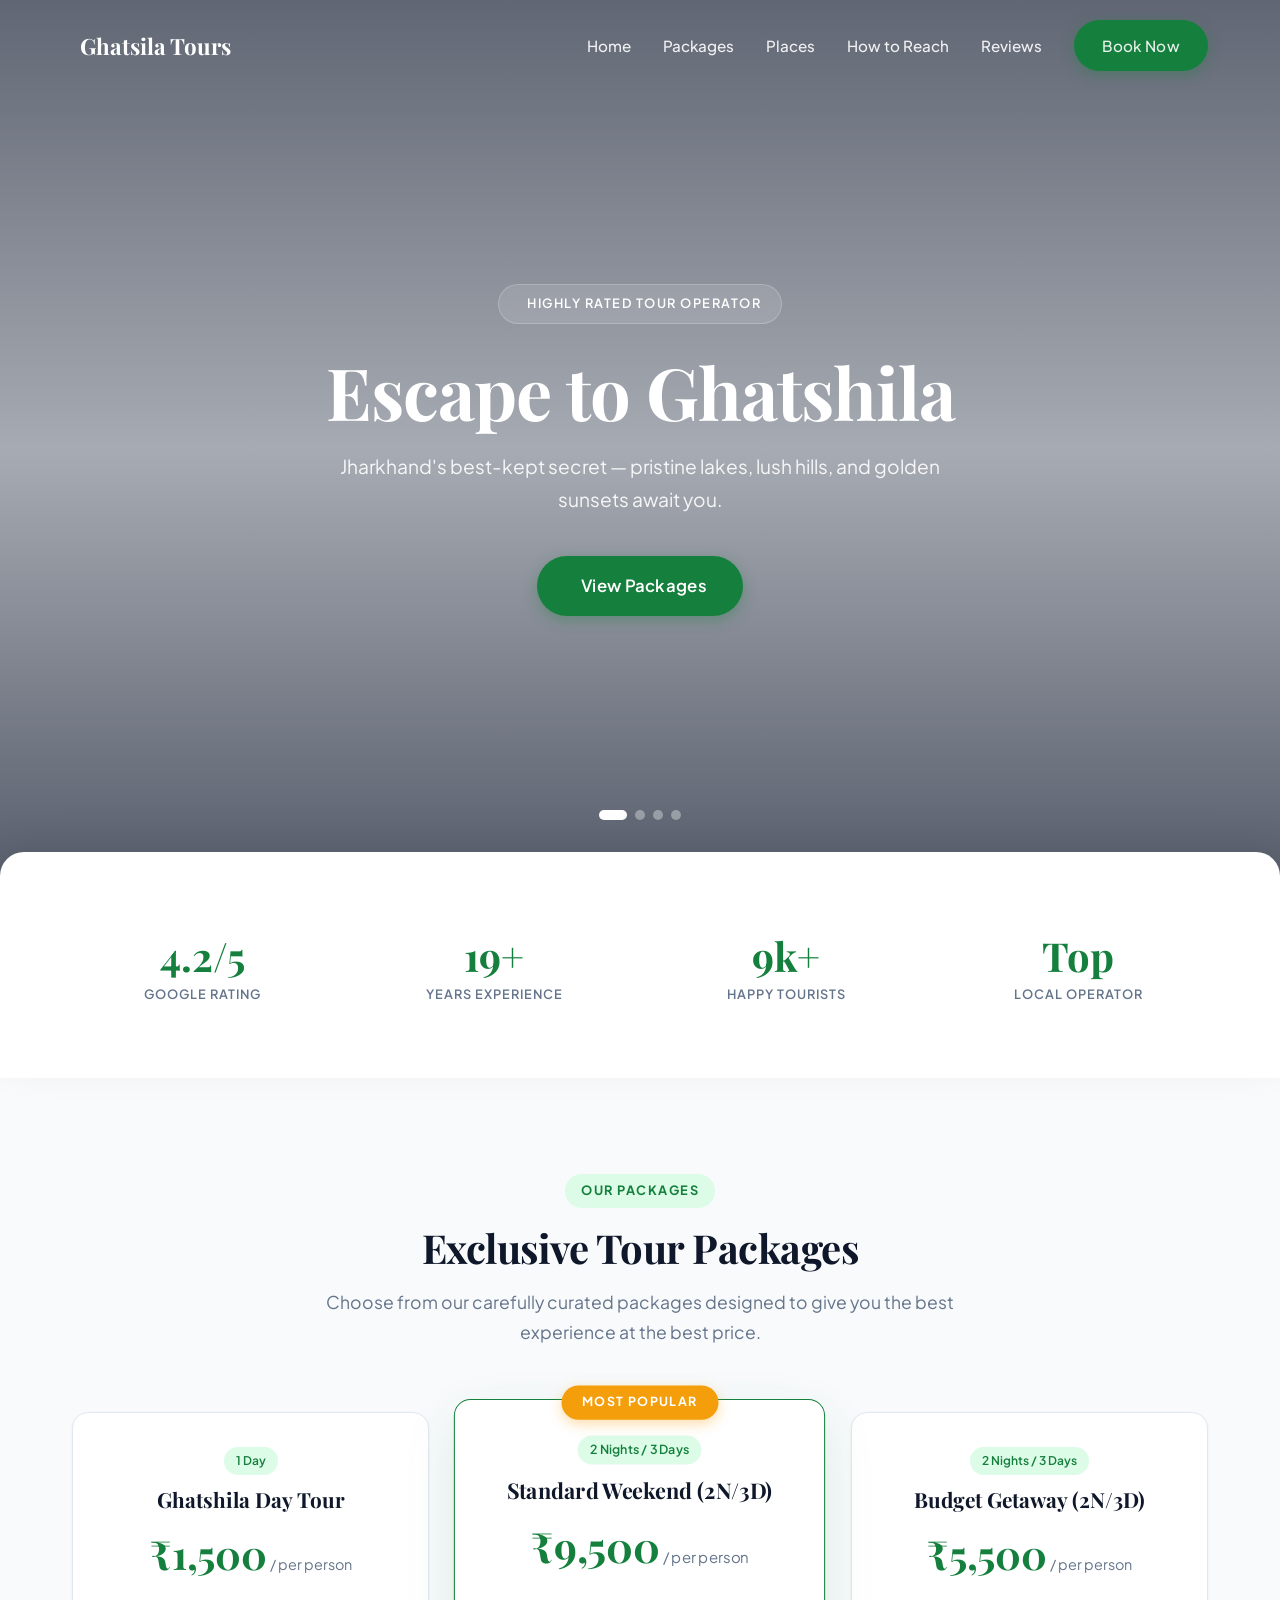
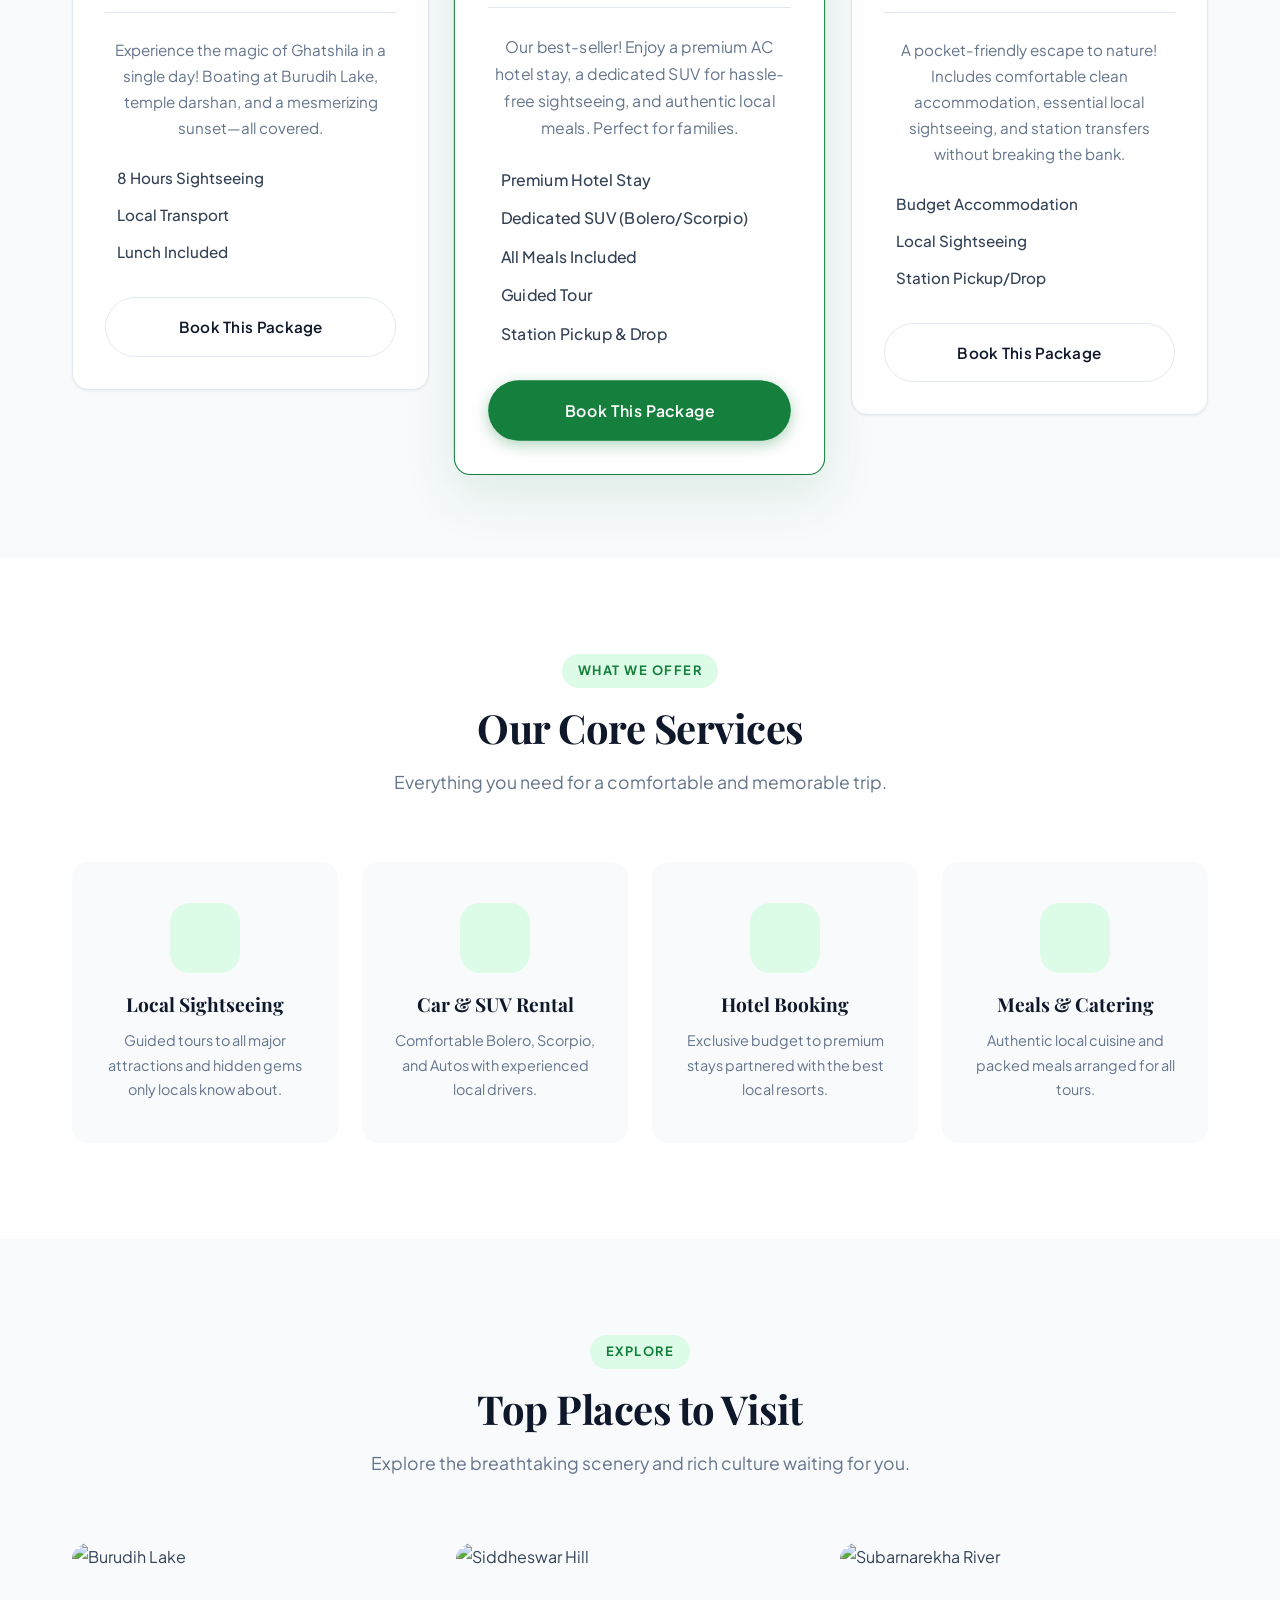
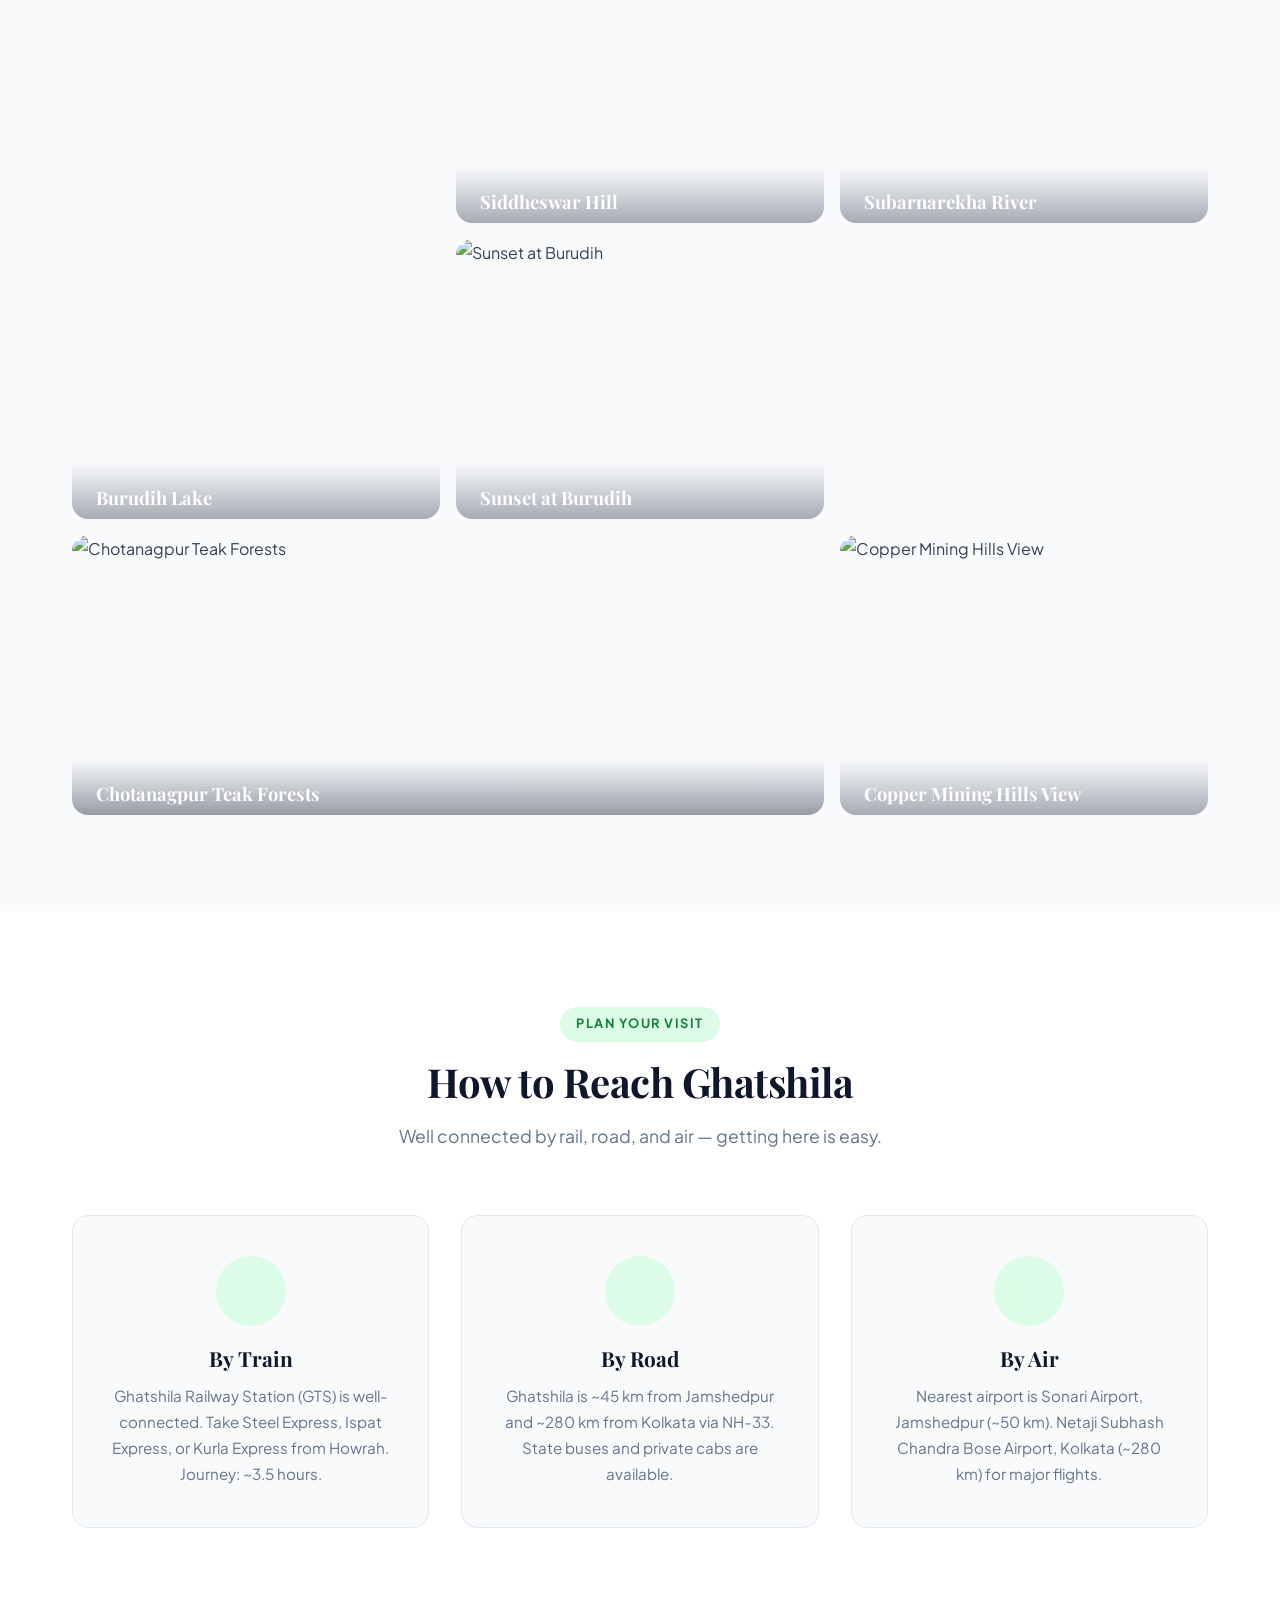
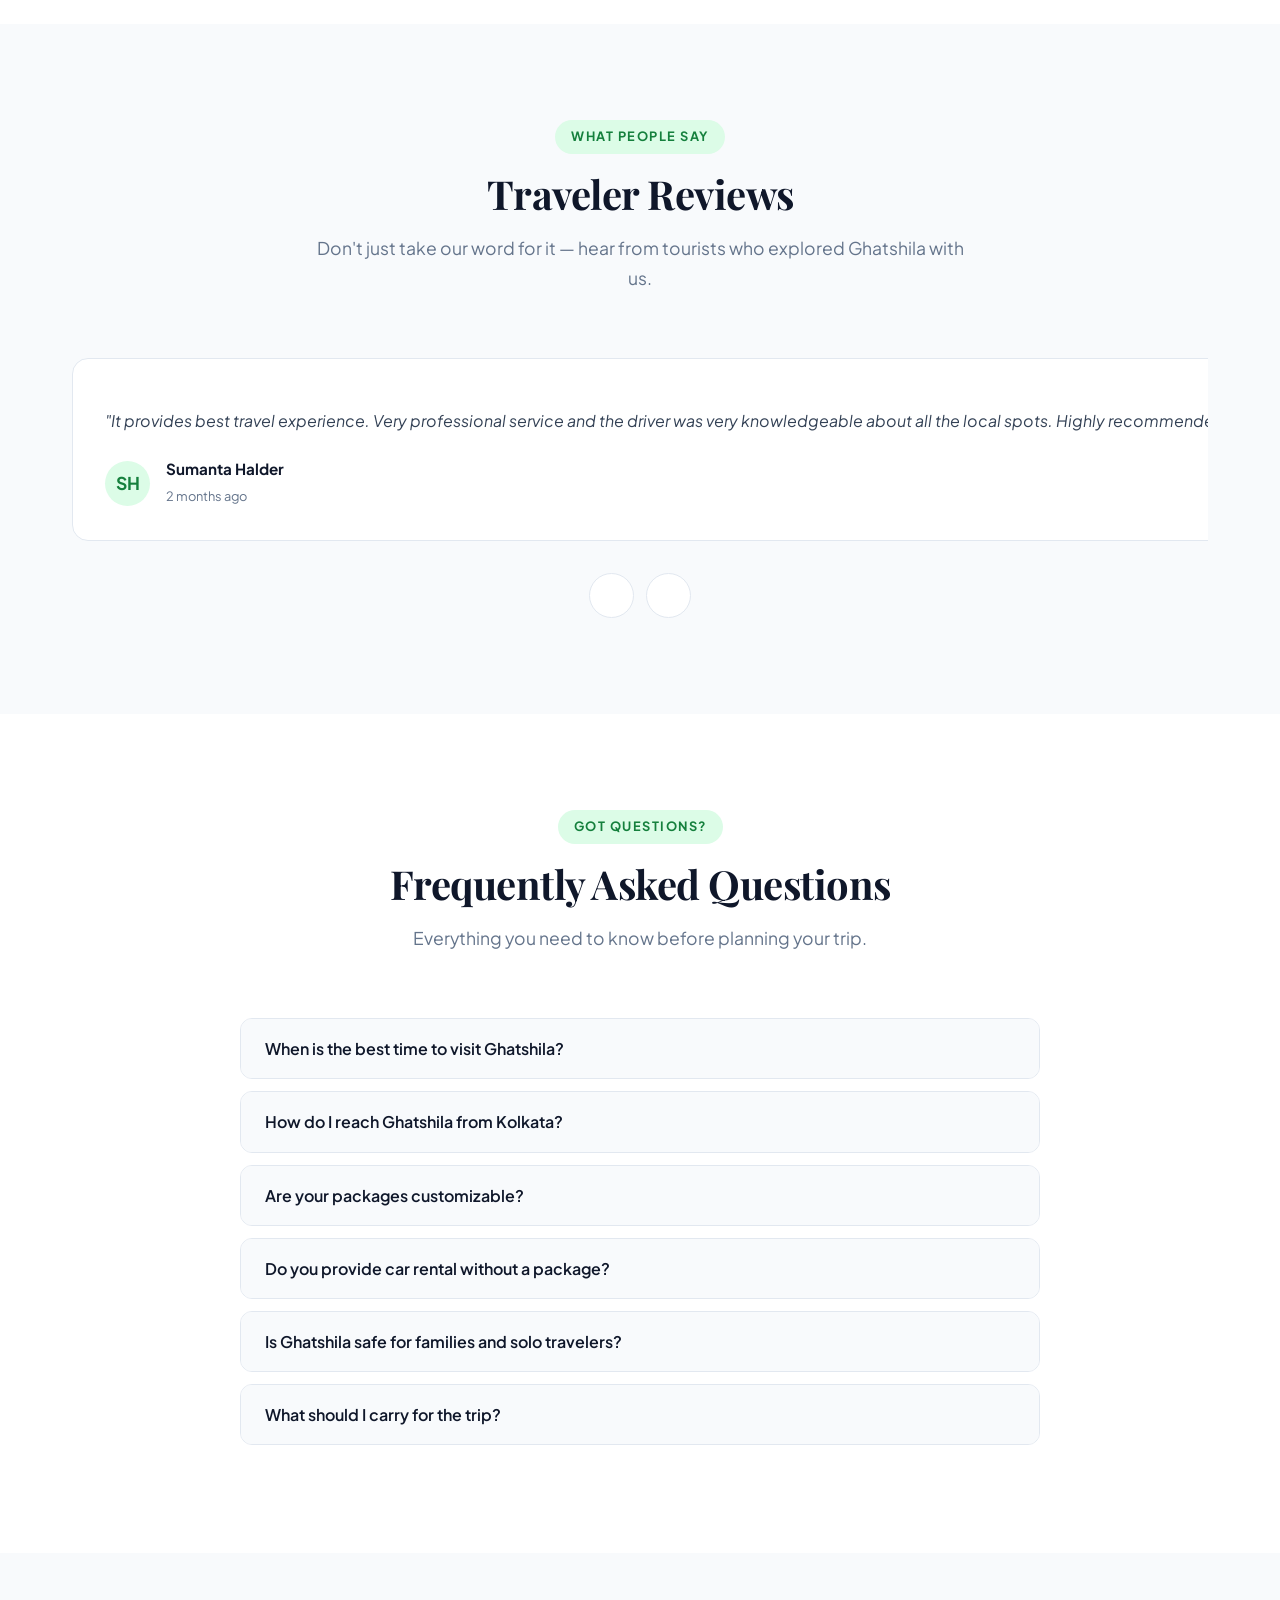
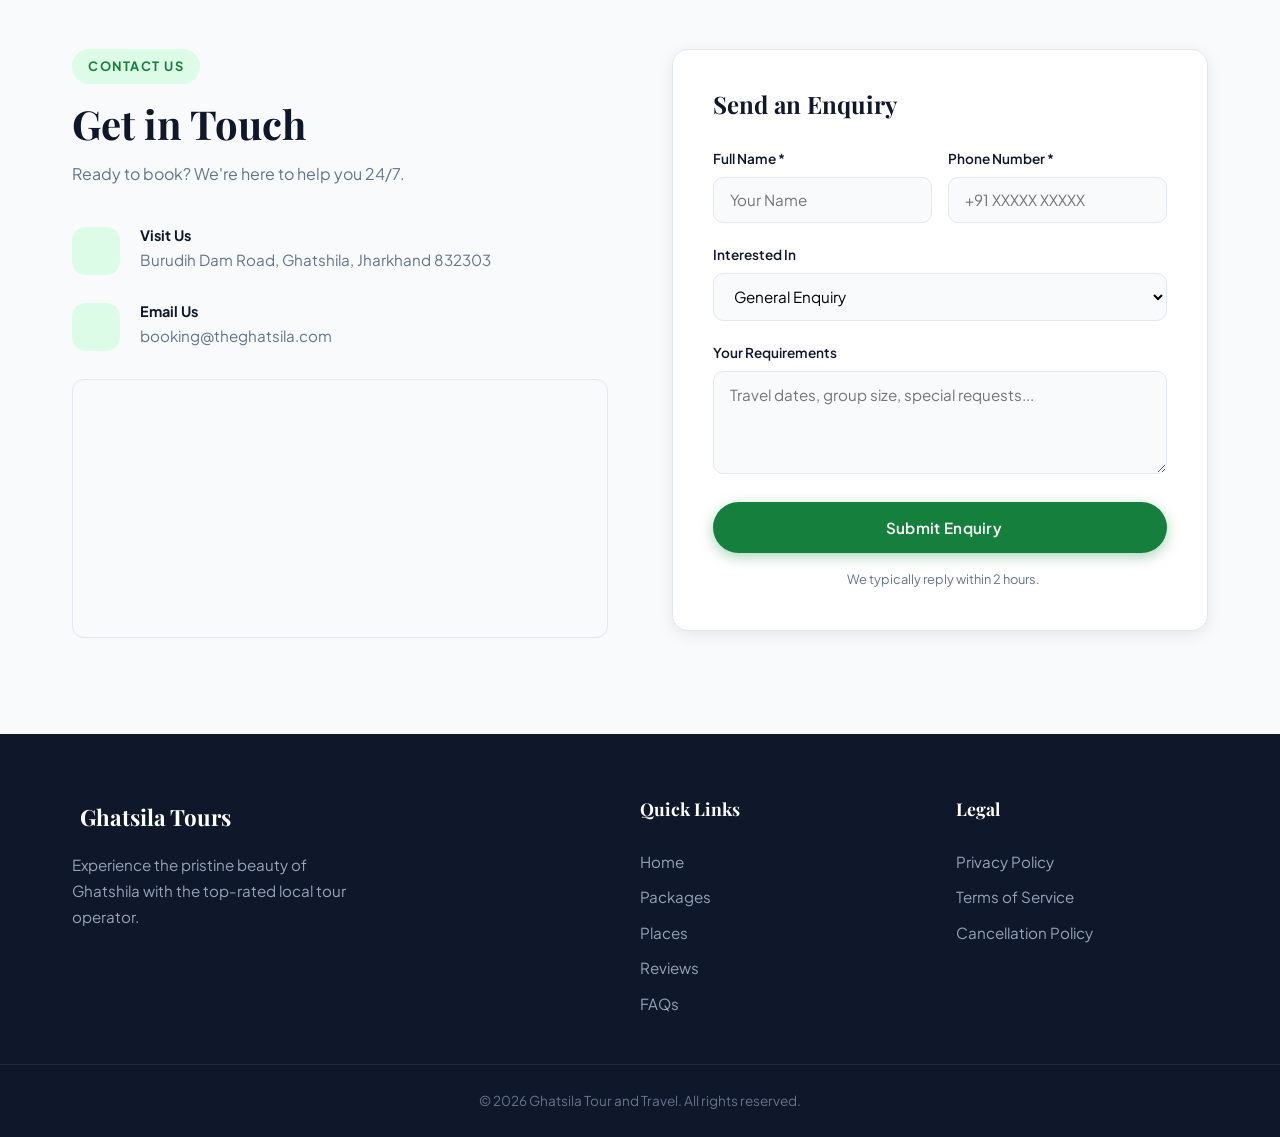
==== index.html @ 435f1f60 "Initial commit: Set up Bajrang Tour and Travel website" ====
<!DOCTYPE html>
<html lang="en">
<head>
    <meta charset="UTF-8">
    <meta name="viewport" content="width=device-width, initial-scale=1.0">
    <title id="site-title">Travel Tour Operator</title>
    <meta name="description" id="site-desc" content="Premium local tour operator services.">
    
    <!-- Google Fonts -->
    <link rel="preconnect" href="https://fonts.googleapis.com">
    <link rel="preconnect" href="https://fonts.gstatic.com" crossorigin>
    <link href="https://fonts.googleapis.com/css2?family=Playfair+Display:ital,wght@0,400..900;1,400..900&family=Plus+Jakarta+Sans:ital,wght@0,200..800;1,200..800&display=swap" rel="stylesheet">
    
    <!-- Phosphor Icons -->
    <script src="https://unpkg.com/@phosphor-icons/web"></script>
    
    <link rel="stylesheet" href="style.css">
</head>
<body>

    <!-- Loading Screen -->
    <div class="loader" id="loader">
        <div class="loader-inner">
            <i class="ph-fill ph-mountains"></i>
            <div class="loader-bar"><div class="loader-progress"></div></div>
            <p>Loading your adventure...</p>
        </div>
    </div>

    <!-- Navbar -->
    <header class="navbar" id="navbar">
        <div class="container nav-container">
            <a href="#" class="logo">
                <i class="ph-fill ph-mountains"></i>
                <span id="brand-name-nav">Travel Tours</span>
            </a>
            <nav class="nav-links">
                <a href="#home">Home</a>
                <a href="#packages">Packages</a>
                <a href="#places">Places</a>
                <a href="#reach">How to Reach</a>
                <a href="#reviews">Reviews</a>
                <a href="#contact" class="btn btn-primary">Book Now</a>
            </nav>
            <button class="mobile-menu-btn" id="mobileMenuBtn" aria-label="Toggle Menu">
                <i class="ph ph-list"></i>
            </button>
        </div>
        <!-- Mobile Nav -->
        <div class="mobile-nav" id="mobileNav">
            <a href="#home">Home</a>
            <a href="#packages">Packages</a>
            <a href="#places">Places</a>
            <a href="#reach">How to Reach</a>
            <a href="#reviews">Reviews</a>
            <a href="#faqs">FAQs</a>
            <a href="#contact">Book Now</a>
        </div>
    </header>

    <!-- Hero Section - Slideshow -->
    <section class="hero" id="home">
        <div class="hero-slideshow" id="heroSlideshow">
            <!-- Slides injected by JS -->
        </div>
        <div class="hero-overlay"></div>
        <div class="container hero-content">
            <span class="badge animate-on-scroll" id="hero-badge">
                <i class="ph-fill ph-star"></i> Highly Rated Tour Operator
            </span>
            <h1 id="hero-heading">Discover Ghatshila</h1>
            <p id="hero-tagline">Your trusted local guide to pristine lakes, ancient temples, and breathtaking landscapes.</p>
            <div class="hero-actions">
                <a href="#packages" class="btn btn-primary btn-large">
                    <i class="ph-fill ph-compass"></i> View Packages
                </a>
                <a href="#" class="btn btn-glass btn-large" id="hero-phone-btn">
                    <i class="ph-fill ph-phone-call"></i> <span id="hero-phone-text">Call Us</span>
                </a>
            </div>
        </div>
        <!-- Slideshow Dots -->
        <div class="hero-dots" id="heroDots"></div>
        <div class="scroll-indicator">
            <span>Discover More</span>
            <i class="ph ph-caret-double-down"></i>
        </div>
    </section>

    <!-- Stats Section -->
    <section class="stats-section">
        <div class="container stats-grid">
            <div class="stat-card animate-on-scroll">
                <i class="ph-fill ph-star"></i>
                <h2><span class="counter" data-target="4.2">0</span>/5</h2>
                <p>Google Rating</p>
            </div>
            <div class="stat-card animate-on-scroll">
                <i class="ph-fill ph-calendar-check"></i>
                <h2><span class="counter" data-target="20">0</span>+</h2>
                <p>Years Experience</p>
            </div>
            <div class="stat-card animate-on-scroll">
                <i class="ph-fill ph-users-three"></i>
                <h2><span class="counter" data-target="10">0</span>k+</h2>
                <p>Happy Tourists</p>
            </div>
            <div class="stat-card animate-on-scroll">
                <i class="ph-fill ph-medal"></i>
                <h2>Top</h2>
                <p>Local Operator</p>
            </div>
        </div>
    </section>

    <!-- Packages Section -->
    <section class="packages" id="packages">
        <div class="container">
            <div class="section-header animate-on-scroll">
                <span class="section-tag">Our Packages</span>
                <h2>Exclusive Tour Packages</h2>
                <p>Choose from our carefully curated packages designed to give you the best experience at the best price.</p>
            </div>
            <div class="packages-grid" id="packages-container">
                <!-- Injected by JS -->
            </div>
        </div>
    </section>

    <!-- Services Section -->
    <section class="services" id="services">
        <div class="container">
            <div class="section-header animate-on-scroll">
                <span class="section-tag">What We Offer</span>
                <h2>Our Core Services</h2>
                <p>Everything you need for a comfortable and memorable trip.</p>
            </div>
            <div class="services-grid">
                <div class="service-card animate-on-scroll">
                    <div class="service-icon"><i class="ph-fill ph-map-pin-line"></i></div>
                    <h3>Local Sightseeing</h3>
                    <p>Guided tours to all major attractions and hidden gems only locals know about.</p>
                </div>
                <div class="service-card animate-on-scroll">
                    <div class="service-icon"><i class="ph-fill ph-car-profile"></i></div>
                    <h3>Car & SUV Rental</h3>
                    <p>Comfortable Bolero, Scorpio, and Autos with experienced local drivers.</p>
                </div>
                <div class="service-card animate-on-scroll">
                    <div class="service-icon"><i class="ph-fill ph-buildings"></i></div>
                    <h3>Hotel Booking</h3>
                    <p>Exclusive budget to premium stays partnered with the best local resorts.</p>
                </div>
                <div class="service-card animate-on-scroll">
                    <div class="service-icon"><i class="ph-fill ph-cooking-pot"></i></div>
                    <h3>Meals & Catering</h3>
                    <p>Authentic local cuisine and packed meals arranged for all tours.</p>
                </div>
            </div>
        </div>
    </section>

    <!-- Places to Visit Section -->
    <section class="places" id="places">
        <div class="container">
            <div class="section-header animate-on-scroll">
                <span class="section-tag">Explore</span>
                <h2>Top Places to Visit</h2>
                <p>Explore the breathtaking scenery and rich culture waiting for you.</p>
            </div>
            <div class="places-grid" id="places-container">
                <!-- Injected by JS -->
            </div>
        </div>
    </section>

    <!-- How to Reach Section -->
    <section class="reach" id="reach">
        <div class="container">
            <div class="section-header animate-on-scroll">
                <span class="section-tag">Plan Your Visit</span>
                <h2>How to Reach Ghatshila</h2>
                <p>Well connected by rail, road, and air — getting here is easy.</p>
            </div>
            <div class="reach-grid" id="reach-container">
                <!-- Injected by JS -->
            </div>
        </div>
    </section>

    <!-- Testimonials Section -->
    <section class="reviews" id="reviews">
        <div class="container">
            <div class="section-header animate-on-scroll">
                <span class="section-tag">What People Say</span>
                <h2>Traveler Reviews</h2>
                <p>Don't just take our word for it — hear from tourists who explored Ghatshila with us.</p>
            </div>
            <div class="reviews-track-wrapper">
                <div class="reviews-track" id="reviews-container">
                    <!-- Injected by JS -->
                </div>
            </div>
            <div class="reviews-nav">
                <button class="review-nav-btn" id="reviewPrev" aria-label="Previous Review"><i class="ph ph-caret-left"></i></button>
                <button class="review-nav-btn" id="reviewNext" aria-label="Next Review"><i class="ph ph-caret-right"></i></button>
            </div>
        </div>
    </section>

    <!-- FAQ Section -->
    <section class="faqs" id="faqs">
        <div class="container">
            <div class="section-header animate-on-scroll">
                <span class="section-tag">Got Questions?</span>
                <h2>Frequently Asked Questions</h2>
                <p>Everything you need to know before planning your trip.</p>
            </div>
            <div class="faq-list" id="faq-container">
                <!-- Injected by JS -->
            </div>
        </div>
    </section>

    <!-- Contact Section -->
    <section class="contact" id="contact">
        <div class="container contact-container">
            <div class="contact-info animate-on-scroll">
                <span class="section-tag">Contact Us</span>
                <h2>Get in Touch</h2>
                <p>Ready to book? We're here to help you 24/7.</p>
                
                <div class="info-item">
                    <div class="info-icon"><i class="ph-fill ph-map-pin"></i></div>
                    <div>
                        <h4>Visit Us</h4>
                        <p id="contact-address">Address here</p>
                    </div>
                </div>
                <div class="info-item">
                    <div class="info-icon"><i class="ph-fill ph-phone"></i></div>
                    <div>
                        <h4>Call Us</h4>
                        <p><a href="#" id="contact-phone-link"><span id="contact-phone">Phone</span></a></p>
                    </div>
                </div>
                <div class="info-item">
                    <div class="info-icon"><i class="ph-fill ph-envelope"></i></div>
                    <div>
                        <h4>Email Us</h4>
                        <p><a href="#" id="contact-email-link"><span id="contact-email">Email</span></a></p>
                    </div>
                </div>

                <!-- Google Map -->
                <div class="map-container" id="map-container">
                    <iframe id="google-map" src="" width="100%" height="250" style="border:0; border-radius: 12px;" allowfullscreen="" loading="lazy" referrerpolicy="no-referrer-when-downgrade"></iframe>
                </div>
            </div>
            
            <div class="contact-form-wrapper animate-on-scroll">
                <form id="enquiryForm" class="contact-form">
                    <h3>Send an Enquiry</h3>
                    <div class="form-row">
                        <div class="form-group">
                            <label for="name">Full Name *</label>
                            <input type="text" id="name" required placeholder="Your Name">
                        </div>
                        <div class="form-group">
                            <label for="userphone">Phone Number *</label>
                            <input type="tel" id="userphone" required placeholder="+91 XXXXX XXXXX">
                        </div>
                    </div>
                    <div class="form-group">
                        <label for="packageSelect">Interested In</label>
                        <select id="packageSelect" class="form-select">
                            <option value="General Enquiry">General Enquiry</option>
                        </select>
                    </div>
                    <div class="form-group">
                        <label for="message">Your Requirements</label>
                        <textarea id="message" rows="4" placeholder="Travel dates, group size, special requests..."></textarea>
                    </div>
                    <button type="submit" class="btn btn-primary btn-block" id="submitBtn">
                        <i class="ph-fill ph-paper-plane-tilt"></i> Submit Enquiry
                    </button>
                    <p class="form-note"><i class="ph-fill ph-clock"></i> We typically reply within 2 hours.</p>
                </form>
            </div>
        </div>
    </section>

    <!-- Footer -->
    <footer class="footer">
        <div class="container footer-container">
            <div class="footer-brand">
                <a href="#" class="logo">
                    <i class="ph-fill ph-mountains"></i>
                    <span id="footer-brand-name">Brand Name</span>
                </a>
                <p id="footer-tagline">Tagline here</p>
            </div>
            <div class="footer-links">
                <h4>Quick Links</h4>
                <a href="#home">Home</a>
                <a href="#packages">Packages</a>
                <a href="#places">Places</a>
                <a href="#reviews">Reviews</a>
                <a href="#faqs">FAQs</a>
            </div>
            <div class="footer-links">
                <h4>Legal</h4>
                <a href="#">Privacy Policy</a>
                <a href="#">Terms of Service</a>
                <a href="#">Cancellation Policy</a>
            </div>
        </div>
        <div class="footer-bottom">
            <div class="container">
                <p>&copy; <span id="current-year"></span> <span id="footer-copyright-name">Name</span>. All rights reserved.</p>
            </div>
        </div>
    </footer>

    <!-- WhatsApp Float -->
    <a href="#" target="_blank" class="whatsapp-float" id="whatsapp-btn" aria-label="Chat on WhatsApp">
        <i class="ph-fill ph-whatsapp-logo"></i>
    </a>

    <!-- Back to Top Button -->
    <button class="back-to-top" id="backToTop" aria-label="Back to top">
        <i class="ph ph-caret-up"></i>
    </button>

    <!-- Lightbox Modal -->
    <div class="lightbox" id="lightbox">
        <button class="lightbox-close" id="lightboxClose" aria-label="Close"><i class="ph ph-x"></i></button>
        <img id="lightboxImg" src="" alt="Full view">
        <div class="lightbox-caption" id="lightboxCaption"></div>
    </div>

    <script src="data.js"></script>
    <script src="script.js"></script>
</body>
</html>
---- style.css ----
/* =========================================
   Travel Tours - Premium Master Template
   ========================================= */

/* ── Design Tokens ── */
:root {
    --primary: #15803d;
    --primary-dark: #166534;
    --primary-light: #dcfce7;
    --secondary: #0f172a;
    --accent: #f59e0b;
    --accent-light: #fef3c7;

    --bg-light: #f8fafc;
    --bg-warm: #fffbeb;
    --text-main: #334155;
    --text-muted: #64748b;
    --white: #ffffff;
    --border: #e2e8f0;

    --font-heading: 'Playfair Display', serif;
    --font-body: 'Plus Jakarta Sans', sans-serif;

    --container-width: 1200px;
    --transition: all 0.35s cubic-bezier(0.4, 0, 0.2, 1);
    --shadow-sm: 0 1px 3px rgba(0,0,0,0.06);
    --shadow-md: 0 4px 16px rgba(0,0,0,0.08);
    --shadow-lg: 0 20px 40px rgba(0,0,0,0.1);
    --radius: 16px;
}

/* ── Reset ── */
*, *::before, *::after { margin: 0; padding: 0; box-sizing: border-box; }
html { scroll-behavior: smooth; font-size: 16px; }
body {
    font-family: var(--font-body);
    color: var(--text-main);
    background-color: var(--bg-light);
    line-height: 1.7;
    overflow-x: hidden;
}
h1, h2, h3, h4 { font-family: var(--font-heading); color: var(--secondary); line-height: 1.2; }
a { text-decoration: none; color: inherit; transition: var(--transition); }
img { max-width: 100%; height: auto; display: block; }
.container { max-width: var(--container-width); margin: 0 auto; padding: 0 2rem; }

/* ── Loading Screen ── */
.loader {
    position: fixed; inset: 0; z-index: 9999;
    background: var(--secondary);
    display: flex; align-items: center; justify-content: center;
    transition: opacity 0.5s, visibility 0.5s;
}
.loader.hidden { opacity: 0; visibility: hidden; pointer-events: none; }
.loader-inner { text-align: center; color: var(--white); }
.loader-inner i { font-size: 3rem; color: var(--primary); margin-bottom: 1.5rem; display: block; animation: pulse 1.5s infinite; }
.loader-bar { width: 200px; height: 3px; background: rgba(255,255,255,0.1); border-radius: 10px; overflow: hidden; margin: 1rem auto; }
.loader-progress { height: 100%; width: 0; background: var(--primary); border-radius: 10px; animation: load 1.8s ease-in-out forwards; }
.loader-inner p { font-size: 0.875rem; opacity: 0.6; letter-spacing: 2px; text-transform: uppercase; }
@keyframes load { to { width: 100%; } }
@keyframes pulse { 0%, 100% { transform: scale(1); } 50% { transform: scale(1.15); } }

/* ── Buttons ── */
.btn {
    display: inline-flex; align-items: center; justify-content: center; gap: 0.5rem;
    padding: 0.8rem 1.75rem; border-radius: 50px; font-weight: 600;
    cursor: pointer; transition: var(--transition); border: none;
    font-family: var(--font-body); font-size: 0.95rem; letter-spacing: 0.3px;
}
.btn-primary {
    background: var(--primary); color: var(--white);
    box-shadow: 0 4px 14px rgba(21,128,61,0.35);
}
.btn-primary:hover { background: var(--primary-dark); transform: translateY(-3px); box-shadow: 0 8px 25px rgba(21,128,61,0.4); }
.btn-secondary { background: var(--white); color: var(--secondary); border: 1px solid var(--border); }
.btn-secondary:hover { background: #f1f5f9; transform: translateY(-3px); }
.btn-glass {
    background: rgba(255,255,255,0.15); color: var(--white);
    backdrop-filter: blur(8px); border: 1px solid rgba(255,255,255,0.25);
}
.btn-glass:hover { background: rgba(255,255,255,0.25); transform: translateY(-3px); }
.btn-large { padding: 1rem 2.25rem; font-size: 1.05rem; }
.btn-block { width: 100%; padding: 1rem; }

/* ── Section Common ── */
.section-tag {
    display: inline-block; background: var(--primary-light); color: var(--primary);
    padding: 0.4rem 1rem; border-radius: 50px; font-weight: 700;
    font-size: 0.8rem; letter-spacing: 1.5px; text-transform: uppercase;
    margin-bottom: 1rem;
}
.section-header { text-align: center; max-width: 650px; margin: 0 auto 4rem; }
.section-header h2 { font-size: 2.5rem; margin-bottom: 1rem; letter-spacing: -0.5px; }
.section-header p { color: var(--text-muted); font-size: 1.1rem; }

/* ── Scroll Animations ── */
.animate-on-scroll {
    opacity: 0; transform: translateY(40px);
    transition: opacity 0.7s ease, transform 0.7s ease;
}
.animate-on-scroll.visible { opacity: 1; transform: translateY(0); }

/* ── Navbar ── */
.navbar {
    position: fixed; top: 0; left: 0; width: 100%; z-index: 1000;
    background: transparent; padding: 1.25rem 0; transition: var(--transition);
}
.navbar.scrolled {
    background: rgba(255,255,255,0.97); backdrop-filter: blur(12px);
    padding: 0.75rem 0; box-shadow: 0 1px 20px rgba(0,0,0,0.06);
}
.nav-container { display: flex; justify-content: space-between; align-items: center; }
.logo { display: flex; align-items: center; gap: 0.5rem; font-family: var(--font-heading); font-size: 1.4rem; font-weight: 700; color: var(--white); }
.navbar.scrolled .logo { color: var(--secondary); }
.logo i { color: var(--primary); font-size: 1.75rem; }
.nav-links { display: flex; align-items: center; gap: 2rem; }
.nav-links a { font-weight: 500; color: rgba(255,255,255,0.9); font-size: 0.95rem; }
.nav-links a:not(.btn):hover { color: var(--primary); }
.navbar.scrolled .nav-links a { color: var(--text-main); }
.navbar.scrolled .nav-links a.btn { color: var(--white); }
.mobile-menu-btn { display: none; background: none; border: none; font-size: 1.5rem; color: var(--white); cursor: pointer; }
.navbar.scrolled .mobile-menu-btn { color: var(--secondary); }
.mobile-nav {
    display: none; flex-direction: column; background: var(--white);
    position: absolute; top: 100%; left: 0; width: 100%;
    padding: 1rem 2rem; box-shadow: var(--shadow-lg);
}
.mobile-nav.active { display: flex; }
.mobile-nav a { padding: 1rem 0; color: var(--secondary); font-weight: 600; border-bottom: 1px solid var(--border); }
.mobile-nav a:last-child { border-bottom: none; color: var(--primary); }

/* ── Hero Section ── */
.hero {
    height: 100vh; min-height: 650px; position: relative;
    display: flex; align-items: center; justify-content: center;
    text-align: center; color: var(--white); overflow: hidden;
}
.hero-slideshow { position: absolute; inset: 0; z-index: 0; }
.hero-slide {
    position: absolute; inset: 0;
    background-size: cover; background-position: center;
    opacity: 0; transition: opacity 1.5s ease-in-out;
}
.hero-slide.active { opacity: 1; }
.hero-overlay {
    position: absolute; inset: 0; z-index: 1;
    background: linear-gradient(180deg, rgba(15,23,42,0.65) 0%, rgba(15,23,42,0.35) 50%, rgba(15,23,42,0.7) 100%);
}
.hero-content { position: relative; z-index: 2; max-width: 800px; }
.badge {
    display: inline-flex; align-items: center; gap: 0.5rem;
    background: rgba(255,255,255,0.12); backdrop-filter: blur(6px);
    padding: 0.5rem 1.25rem; border-radius: 50px;
    font-size: 0.8rem; font-weight: 600; letter-spacing: 1.5px;
    text-transform: uppercase; margin-bottom: 1.5rem;
    border: 1px solid rgba(255,255,255,0.2);
}
.badge i { color: var(--accent); }
.hero h1 {
    font-size: 4.5rem; color: var(--white); margin-bottom: 1rem;
    letter-spacing: -1px;
    transition: opacity 0.6s ease, transform 0.6s ease;
}
.hero p {
    font-size: 1.2rem; margin-bottom: 2.5rem; opacity: 0.9;
    max-width: 600px; margin-left: auto; margin-right: auto;
    transition: opacity 0.6s ease 0.15s;
}
.hero-actions { display: flex; gap: 1rem; justify-content: center; flex-wrap: wrap; }

/* Hero Dots */
.hero-dots {
    position: absolute; bottom: 5rem; left: 50%; transform: translateX(-50%);
    z-index: 3; display: flex; gap: 0.5rem;
}
.hero-dot {
    width: 10px; height: 10px; border-radius: 50%;
    background: rgba(255,255,255,0.35); border: none; cursor: pointer;
    transition: var(--transition);
}
.hero-dot.active { background: var(--white); width: 28px; border-radius: 10px; }

.scroll-indicator {
    position: absolute; bottom: 1.5rem; left: 50%; transform: translateX(-50%);
    display: flex; flex-direction: column; align-items: center; gap: 0.4rem;
    font-size: 0.8rem; opacity: 0.6; z-index: 3; animation: bounce 2.5s infinite;
}
@keyframes bounce {
    0%, 20%, 50%, 80%, 100% { transform: translateY(0) translateX(-50%); }
    40% { transform: translateY(-8px) translateX(-50%); }
    60% { transform: translateY(-4px) translateX(-50%); }
}

/* ── Stats ── */
.stats-section {
    background: var(--white); padding: 3.5rem 0;
    margin-top: -3rem; position: relative; z-index: 10;
    border-radius: 24px 24px 0 0; box-shadow: 0 -10px 40px rgba(0,0,0,0.06);
}
.stats-grid { display: grid; grid-template-columns: repeat(4, 1fr); gap: 2rem; text-align: center; }
.stat-card { padding: 1rem; }
.stat-card > i { font-size: 1.75rem; color: var(--primary); margin-bottom: 0.5rem; display: block; }
.stat-card h2 { font-size: 2.5rem; color: var(--primary); margin-bottom: 0.25rem; }
.stat-card p { color: var(--text-muted); font-weight: 600; text-transform: uppercase; letter-spacing: 1px; font-size: 0.8rem; }

/* ── Packages ── */
.packages { padding: 6rem 0; background: var(--bg-light); }
.packages-grid { display: grid; grid-template-columns: repeat(3, 1fr); gap: 2rem; align-items: start; }
.package-card {
    background: var(--white); border-radius: var(--radius); padding: 2rem;
    box-shadow: var(--shadow-sm); position: relative;
    border: 1px solid var(--border); transition: var(--transition);
    display: flex; flex-direction: column;
}
.package-card:hover { transform: translateY(-10px); box-shadow: var(--shadow-lg); border-color: var(--primary); }
.package-card.popular { border-color: var(--primary); transform: scale(1.04); box-shadow: 0 20px 50px rgba(21,128,61,0.12); z-index: 2; }
.package-card.popular:hover { transform: scale(1.04) translateY(-8px); }
.popular-tag {
    position: absolute; top: -14px; left: 50%; transform: translateX(-50%);
    background: var(--accent); color: var(--white); padding: 0.4rem 1.25rem;
    border-radius: 50px; font-weight: 700; font-size: 0.75rem;
    letter-spacing: 1px; text-transform: uppercase;
    box-shadow: 0 4px 12px rgba(245,158,11,0.35);
}
.package-duration {
    display: inline-block; background: var(--primary-light); color: var(--primary);
    padding: 0.25rem 0.75rem; border-radius: 50px; font-size: 0.75rem;
    font-weight: 600; margin-bottom: 0.75rem;
}
.package-header { text-align: center; margin-bottom: 1.5rem; padding-bottom: 1.5rem; border-bottom: 1px solid var(--border); }
.package-header h3 { font-size: 1.3rem; margin-bottom: 0.5rem; }
.package-price { color: var(--primary); }
.package-price .amount { font-size: 2.5rem; font-weight: 700; font-family: var(--font-heading); }
.package-price .unit { font-size: 0.9rem; color: var(--text-muted); }
.package-body { flex: 1; }
.package-desc { color: var(--text-muted); margin-bottom: 1.5rem; text-align: center; font-size: 0.95rem; }
.package-inclusions { list-style: none; margin-bottom: 2rem; }
.package-inclusions li { display: flex; align-items: center; gap: 0.75rem; margin-bottom: 0.7rem; font-weight: 500; font-size: 0.95rem; }
.package-inclusions i { color: var(--primary); font-size: 1.2rem; flex-shrink: 0; }

/* ── Services ── */
.services { padding: 6rem 0; background: var(--white); }
.services-grid { display: grid; grid-template-columns: repeat(4, 1fr); gap: 1.5rem; }
.service-card {
    background: var(--bg-light); padding: 2.5rem 1.5rem;
    border-radius: var(--radius); text-align: center;
    transition: var(--transition); border: 1px solid transparent;
}
.service-card:hover { transform: translateY(-8px); box-shadow: var(--shadow-md); border-color: var(--primary-light); background: var(--white); }
.service-icon {
    width: 70px; height: 70px; background: var(--primary-light);
    border-radius: 20px; display: flex; align-items: center; justify-content: center;
    margin: 0 auto 1.25rem; color: var(--primary); font-size: 2rem;
    transition: var(--transition);
}
.service-card:hover .service-icon { background: var(--primary); color: var(--white); border-radius: 50%; }
.service-card h3 { margin-bottom: 0.75rem; font-size: 1.2rem; }
.service-card p { font-size: 0.9rem; color: var(--text-muted); }

/* ── Places Grid ── */
.places { padding: 6rem 0; background: var(--bg-light); }
.places-grid {
    display: grid;
    grid-template-columns: repeat(3, 1fr);
    grid-auto-rows: 280px;
    gap: 1rem;
}
.place-card {
    border-radius: var(--radius); overflow: hidden;
    position: relative; cursor: pointer;
}
.place-card img { width: 100%; height: 100%; object-fit: cover; transition: transform 0.6s ease; }
.place-card:hover img { transform: scale(1.08); }
.place-card:nth-child(1) { grid-row: span 2; }
.place-card:nth-child(5) { grid-column: span 2; }
.place-info {
    position: absolute; bottom: 0; left: 0; width: 100%;
    padding: 1.5rem;
    background: linear-gradient(to top, rgba(15,23,42,0.9) 0%, transparent 100%);
    color: var(--white);
    transform: translateY(calc(100% - 3.5rem)); transition: transform 0.4s ease;
}
.place-card:hover .place-info { transform: translateY(0); }
.place-info h4 { color: var(--white); margin-bottom: 0.35rem; font-size: 1.15rem; }
.place-info p { font-size: 0.85rem; opacity: 0; transition: opacity 0.3s ease 0.1s; }
.place-card:hover .place-info p { opacity: 0.9; }

/* ── How to Reach ── */
.reach { padding: 6rem 0; background: var(--white); }
.reach-grid { display: grid; grid-template-columns: repeat(3, 1fr); gap: 2rem; }
.reach-card {
    background: var(--bg-light); border-radius: var(--radius);
    padding: 2.5rem 2rem; text-align: center;
    border: 1px solid var(--border); transition: var(--transition);
}
.reach-card:hover { transform: translateY(-8px); box-shadow: var(--shadow-md); border-color: var(--primary-light); }
.reach-icon {
    width: 70px; height: 70px; background: var(--primary-light);
    border-radius: 50%; display: flex; align-items: center; justify-content: center;
    margin: 0 auto 1.25rem; color: var(--primary); font-size: 2rem;
}
.reach-card h3 { margin-bottom: 0.75rem; font-size: 1.3rem; }
.reach-card p { color: var(--text-muted); font-size: 0.95rem; line-height: 1.7; }

/* ── Testimonials / Reviews ── */
.reviews { padding: 6rem 0; background: var(--bg-light); }
.reviews-track-wrapper { overflow: hidden; margin-bottom: 2rem; }
.reviews-track { display: flex; gap: 1.5rem; transition: transform 0.5s ease; }
.review-card {
    min-width: calc(33.333% - 1rem); flex-shrink: 0;
    background: var(--white); border-radius: var(--radius);
    padding: 2rem; border: 1px solid var(--border);
    display: flex; flex-direction: column;
}
.review-stars { color: var(--accent); font-size: 1.1rem; margin-bottom: 1rem; display: flex; gap: 0.2rem; }
.review-text { flex: 1; font-size: 1rem; line-height: 1.8; color: var(--text-main); margin-bottom: 1.5rem; font-style: italic; }
.review-author { display: flex; align-items: center; gap: 1rem; }
.review-avatar {
    width: 45px; height: 45px; border-radius: 50%;
    background: var(--primary-light); color: var(--primary);
    display: flex; align-items: center; justify-content: center;
    font-weight: 700; font-size: 1.1rem;
}
.review-meta h4 { font-family: var(--font-body); font-size: 0.95rem; margin-bottom: 0.15rem; }
.review-meta span { font-size: 0.8rem; color: var(--text-muted); }
.reviews-nav { display: flex; justify-content: center; gap: 0.75rem; }
.review-nav-btn {
    width: 45px; height: 45px; border-radius: 50%;
    border: 1px solid var(--border); background: var(--white);
    cursor: pointer; font-size: 1.25rem; color: var(--secondary);
    transition: var(--transition); display: flex; align-items: center; justify-content: center;
}
.review-nav-btn:hover { background: var(--primary); color: var(--white); border-color: var(--primary); }

/* ── FAQs ── */
.faqs { padding: 6rem 0; background: var(--white); }
.faq-list { max-width: 800px; margin: 0 auto; }
.faq-item { border: 1px solid var(--border); border-radius: 12px; margin-bottom: 0.75rem; overflow: hidden; transition: var(--transition); }
.faq-item:hover { border-color: var(--primary-light); }
.faq-question {
    padding: 1.25rem 1.5rem; display: flex; justify-content: space-between;
    align-items: center; cursor: pointer; background: var(--bg-light);
    transition: var(--transition); gap: 1rem;
}
.faq-question h4 { margin: 0; font-family: var(--font-body); font-size: 1rem; font-weight: 600; }
.faq-question i { font-size: 1.25rem; transition: transform 0.35s ease; flex-shrink: 0; }
.faq-answer { padding: 0 1.5rem; max-height: 0; overflow: hidden; transition: all 0.35s ease; opacity: 0; }
.faq-answer p { color: var(--text-muted); line-height: 1.8; }
.faq-item.active { border-color: var(--primary); }
.faq-item.active .faq-question { background: var(--primary); color: var(--white); }
.faq-item.active .faq-question h4 { color: var(--white); }
.faq-item.active .faq-question i { transform: rotate(180deg); }
.faq-item.active .faq-answer { padding: 1.25rem 1.5rem; max-height: 300px; opacity: 1; }

/* ── Contact ── */
.contact { padding: 6rem 0; background: var(--bg-light); }
.contact-container { display: grid; grid-template-columns: 1fr 1fr; gap: 4rem; align-items: start; }
.contact-info h2 { font-size: 2.5rem; margin-bottom: 0.75rem; }
.contact-info > p { color: var(--text-muted); margin-bottom: 2.5rem; }
.info-item { display: flex; gap: 1.25rem; margin-bottom: 1.75rem; }
.info-icon {
    width: 48px; height: 48px; background: var(--primary-light);
    color: var(--primary); border-radius: 14px;
    display: flex; align-items: center; justify-content: center;
    font-size: 1.35rem; flex-shrink: 0;
}
.info-item h4 { font-family: var(--font-body); margin-bottom: 0.15rem; font-size: 0.9rem; }
.info-item p, .info-item a { font-size: 0.95rem; color: var(--text-muted); }
.info-item a:hover { color: var(--primary); }
.map-container { margin-top: 1.5rem; border-radius: 12px; overflow: hidden; border: 1px solid var(--border); }
.contact-form-wrapper {
    background: var(--white); padding: 2.5rem;
    border-radius: var(--radius); box-shadow: var(--shadow-md);
    border: 1px solid var(--border);
}
.contact-form h3 { font-size: 1.5rem; margin-bottom: 1.75rem; }
.form-row { display: grid; grid-template-columns: 1fr 1fr; gap: 1rem; }
.form-group { margin-bottom: 1.25rem; }
.form-group label { display: block; font-weight: 600; margin-bottom: 0.4rem; font-size: 0.85rem; color: var(--secondary); }
.form-group input, .form-group textarea, .form-select {
    width: 100%; padding: 0.8rem 1rem;
    border: 1px solid var(--border); border-radius: 10px;
    font-family: inherit; font-size: 0.95rem;
    transition: var(--transition); background: var(--bg-light);
}
.form-group input:focus, .form-group textarea:focus, .form-select:focus {
    outline: none; border-color: var(--primary);
    box-shadow: 0 0 0 3px rgba(21,128,61,0.08); background: var(--white);
}
.form-note { text-align: center; font-size: 0.8rem; color: var(--text-muted); margin-top: 1rem; display: flex; align-items: center; justify-content: center; gap: 0.4rem; }

/* ── Footer ── */
.footer { background: var(--secondary); color: var(--white); padding: 4rem 0 0; }
.footer-container { display: grid; grid-template-columns: 2fr 1fr 1fr; gap: 4rem; margin-bottom: 3rem; }
.footer-brand p { margin-top: 1rem; color: #94a3b8; max-width: 300px; font-size: 0.95rem; }
.footer h4 { font-size: 1.1rem; margin-bottom: 1.25rem; color: var(--white); }
.footer-links { display: flex; flex-direction: column; gap: 0.6rem; }
.footer-links a { color: #94a3b8; font-size: 0.95rem; }
.footer-links a:hover { color: var(--primary); padding-left: 4px; }
.footer-bottom {
    border-top: 1px solid rgba(255,255,255,0.08);
    padding: 1.5rem 0; text-align: center;
    color: #64748b; font-size: 0.85rem;
}

/* ── WhatsApp Float ── */
.whatsapp-float {
    position: fixed; bottom: 28px; right: 28px;
    background: #25d366; color: #FFF;
    width: 58px; height: 58px; border-radius: 50%;
    display: flex; align-items: center; justify-content: center;
    font-size: 1.75rem; box-shadow: 0 4px 15px rgba(37,211,102,0.35);
    z-index: 100; transition: var(--transition);
}
.whatsapp-float:hover { transform: scale(1.1); box-shadow: 0 6px 25px rgba(37,211,102,0.45); }

/* ── Back to Top ── */
.back-to-top {
    position: fixed; bottom: 28px; left: 28px;
    width: 46px; height: 46px; border-radius: 50%;
    background: var(--white); color: var(--secondary);
    border: 1px solid var(--border); cursor: pointer;
    font-size: 1.25rem; z-index: 100;
    display: flex; align-items: center; justify-content: center;
    transition: var(--transition);
    opacity: 0; visibility: hidden; transform: translateY(20px);
}
.back-to-top.visible { opacity: 1; visibility: visible; transform: translateY(0); }
.back-to-top:hover { background: var(--primary); color: var(--white); border-color: var(--primary); }

/* ── Lightbox ── */
.lightbox {
    position: fixed; inset: 0; z-index: 2000;
    background: rgba(0,0,0,0.92); backdrop-filter: blur(10px);
    display: flex; align-items: center; justify-content: center; flex-direction: column;
    opacity: 0; visibility: hidden; transition: opacity 0.3s, visibility 0.3s;
}
.lightbox.active { opacity: 1; visibility: visible; }
.lightbox img { max-width: 90vw; max-height: 80vh; object-fit: contain; border-radius: 8px; }
.lightbox-close {
    position: absolute; top: 1.5rem; right: 1.5rem;
    background: rgba(255,255,255,0.1); border: none; color: white;
    width: 48px; height: 48px; border-radius: 50%;
    font-size: 1.5rem; cursor: pointer; transition: var(--transition);
    display: flex; align-items: center; justify-content: center;
}
.lightbox-close:hover { background: rgba(255,255,255,0.25); }
.lightbox-caption { color: white; margin-top: 1rem; font-size: 1.1rem; text-align: center; opacity: 0.8; }

/* ═══════════════════════════════
   RESPONSIVE
   ═══════════════════════════════ */
@media (max-width: 1024px) {
    .packages-grid { grid-template-columns: repeat(2, 1fr); }
    .package-card.popular { transform: none; }
    .package-card.popular:hover { transform: translateY(-10px); }
    .services-grid { grid-template-columns: repeat(2, 1fr); }
    .places-grid { grid-template-columns: repeat(2, 1fr); grid-auto-rows: 240px; }
    .place-card:nth-child(1) { grid-row: span 2; }
    .place-card:nth-child(5) { grid-column: span 1; }
    .hero h1 { font-size: 3.5rem; }
    .stats-grid { grid-template-columns: repeat(2, 1fr); }
    .reach-grid { grid-template-columns: 1fr; }
    .contact-container { grid-template-columns: 1fr; }
    .footer-container { grid-template-columns: 1fr 1fr; }
    .review-card { min-width: calc(50% - 0.75rem); }
}

@media (max-width: 768px) {
    .nav-links { display: none; }
    .mobile-menu-btn { display: block; }
    .hero h1 { font-size: 2.5rem; }
    .hero p { font-size: 1rem; }
    .hero-actions { flex-direction: column; align-items: center; }
    .section-header h2 { font-size: 2rem; }
    .packages-grid { grid-template-columns: 1fr; }
    .services-grid { grid-template-columns: 1fr 1fr; }
    .places-grid { grid-template-columns: 1fr; grid-auto-rows: 220px; }
    .place-card:nth-child(1) { grid-row: span 1; }
    .footer-container { grid-template-columns: 1fr; gap: 2rem; }
    .form-row { grid-template-columns: 1fr; }
    .stat-card h2 { font-size: 2rem; }
    .review-card { min-width: calc(100% - 0rem); }
}

@media (max-width: 480px) {
    .container { padding: 0 1.25rem; }
    .hero h1 { font-size: 2rem; }
    .services-grid { grid-template-columns: 1fr; }
    .contact-form-wrapper { padding: 1.5rem; }
}
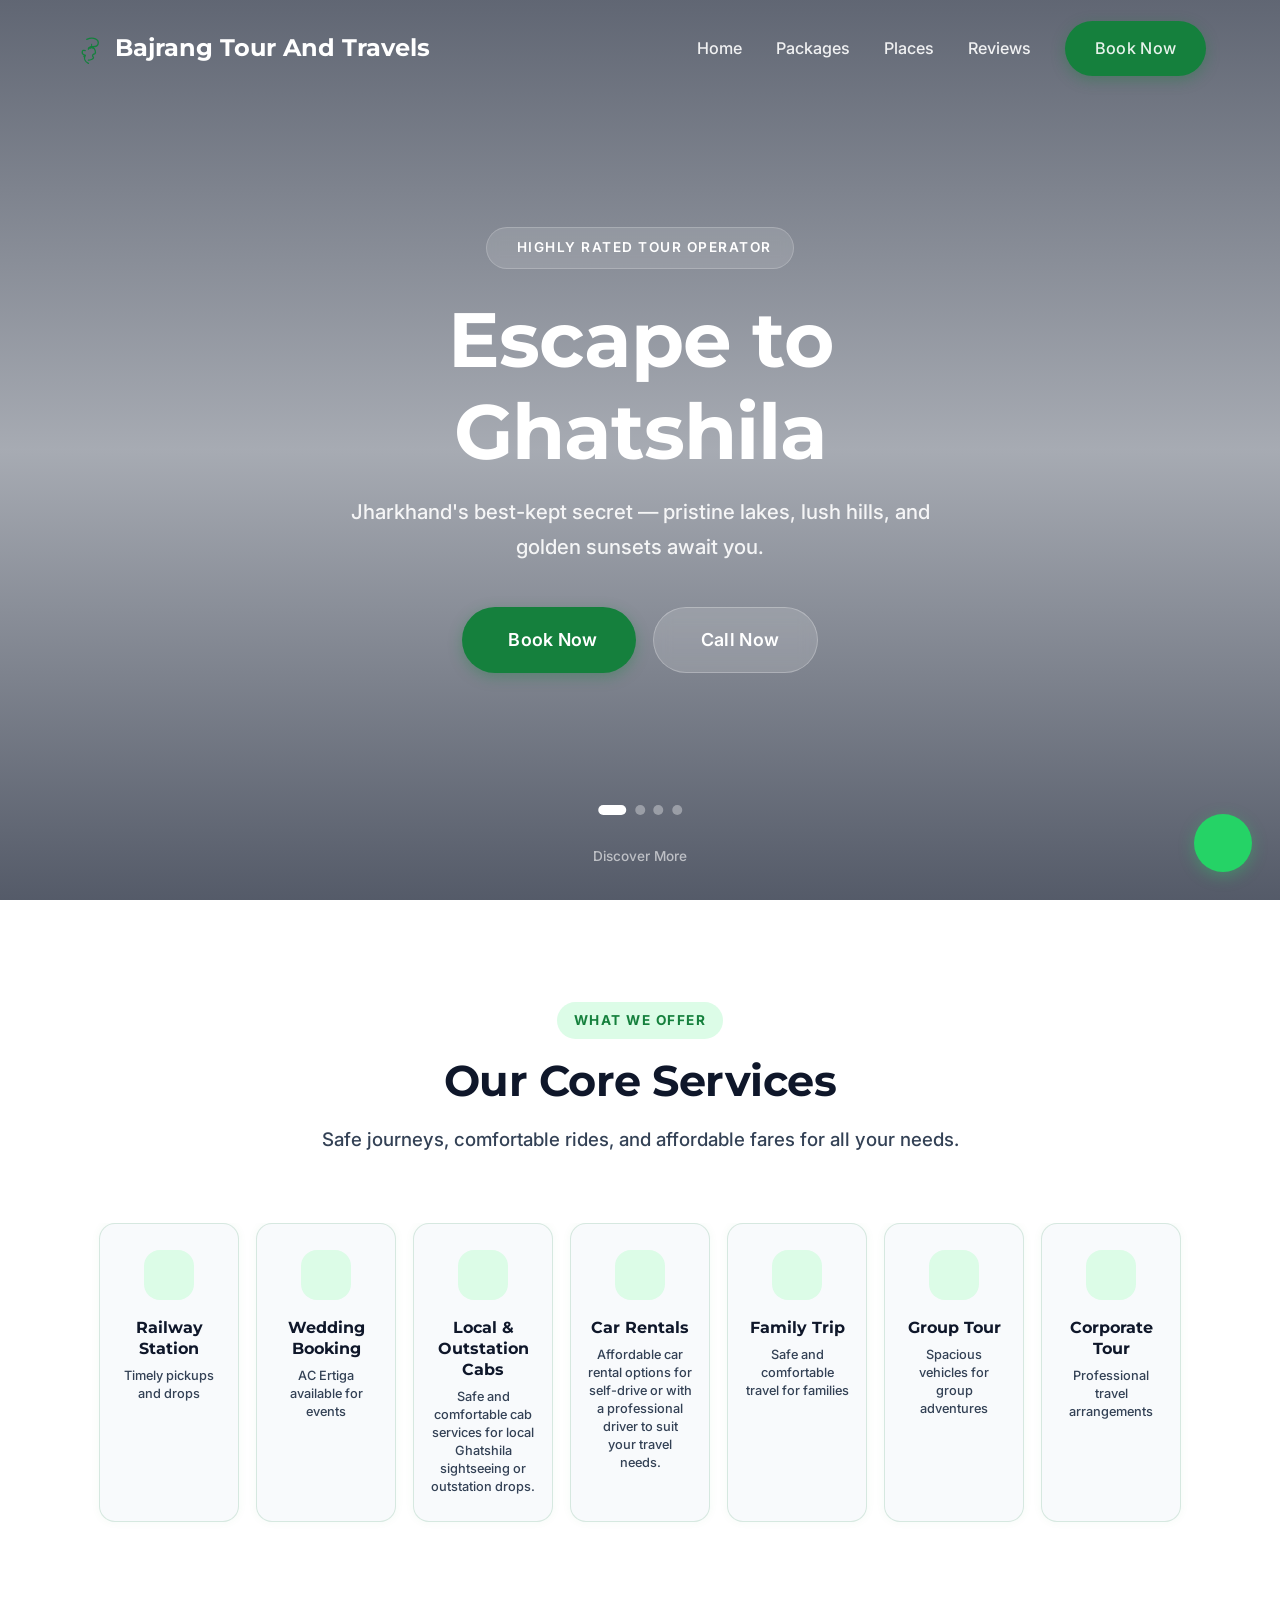
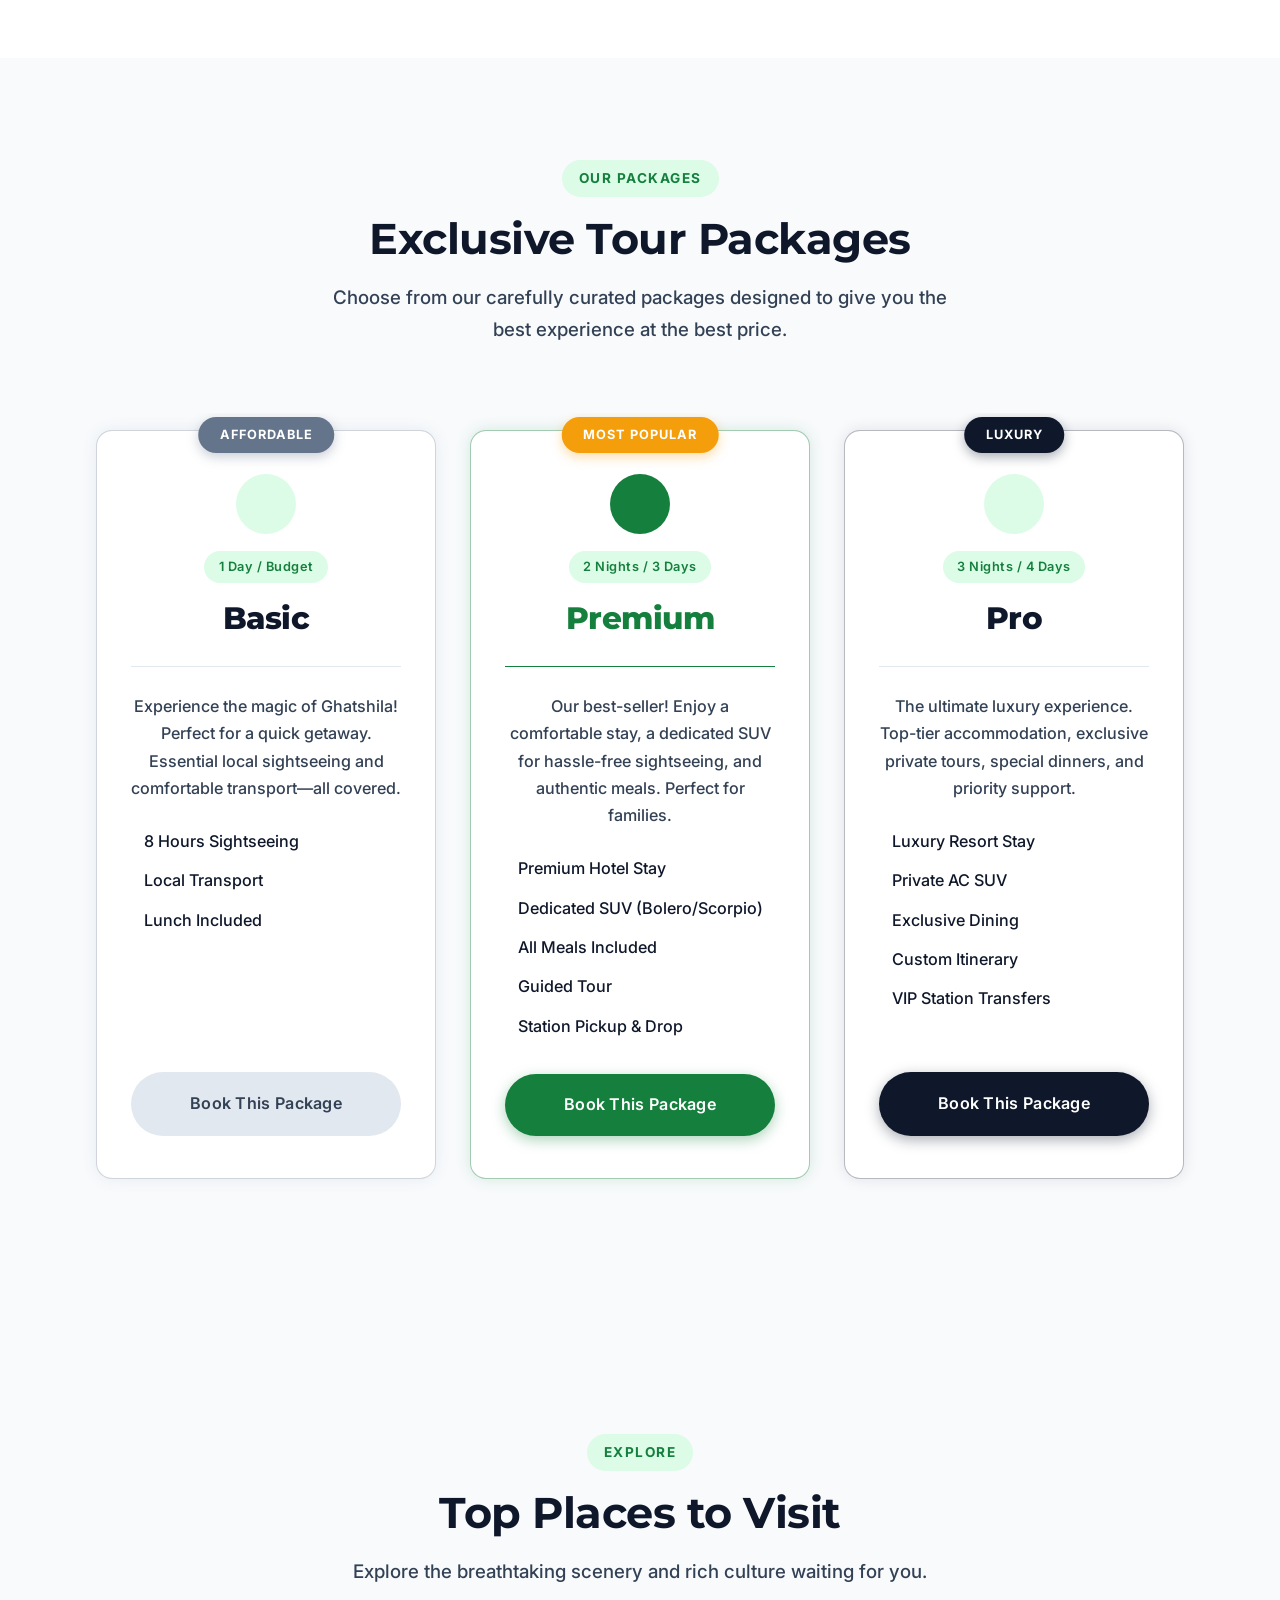
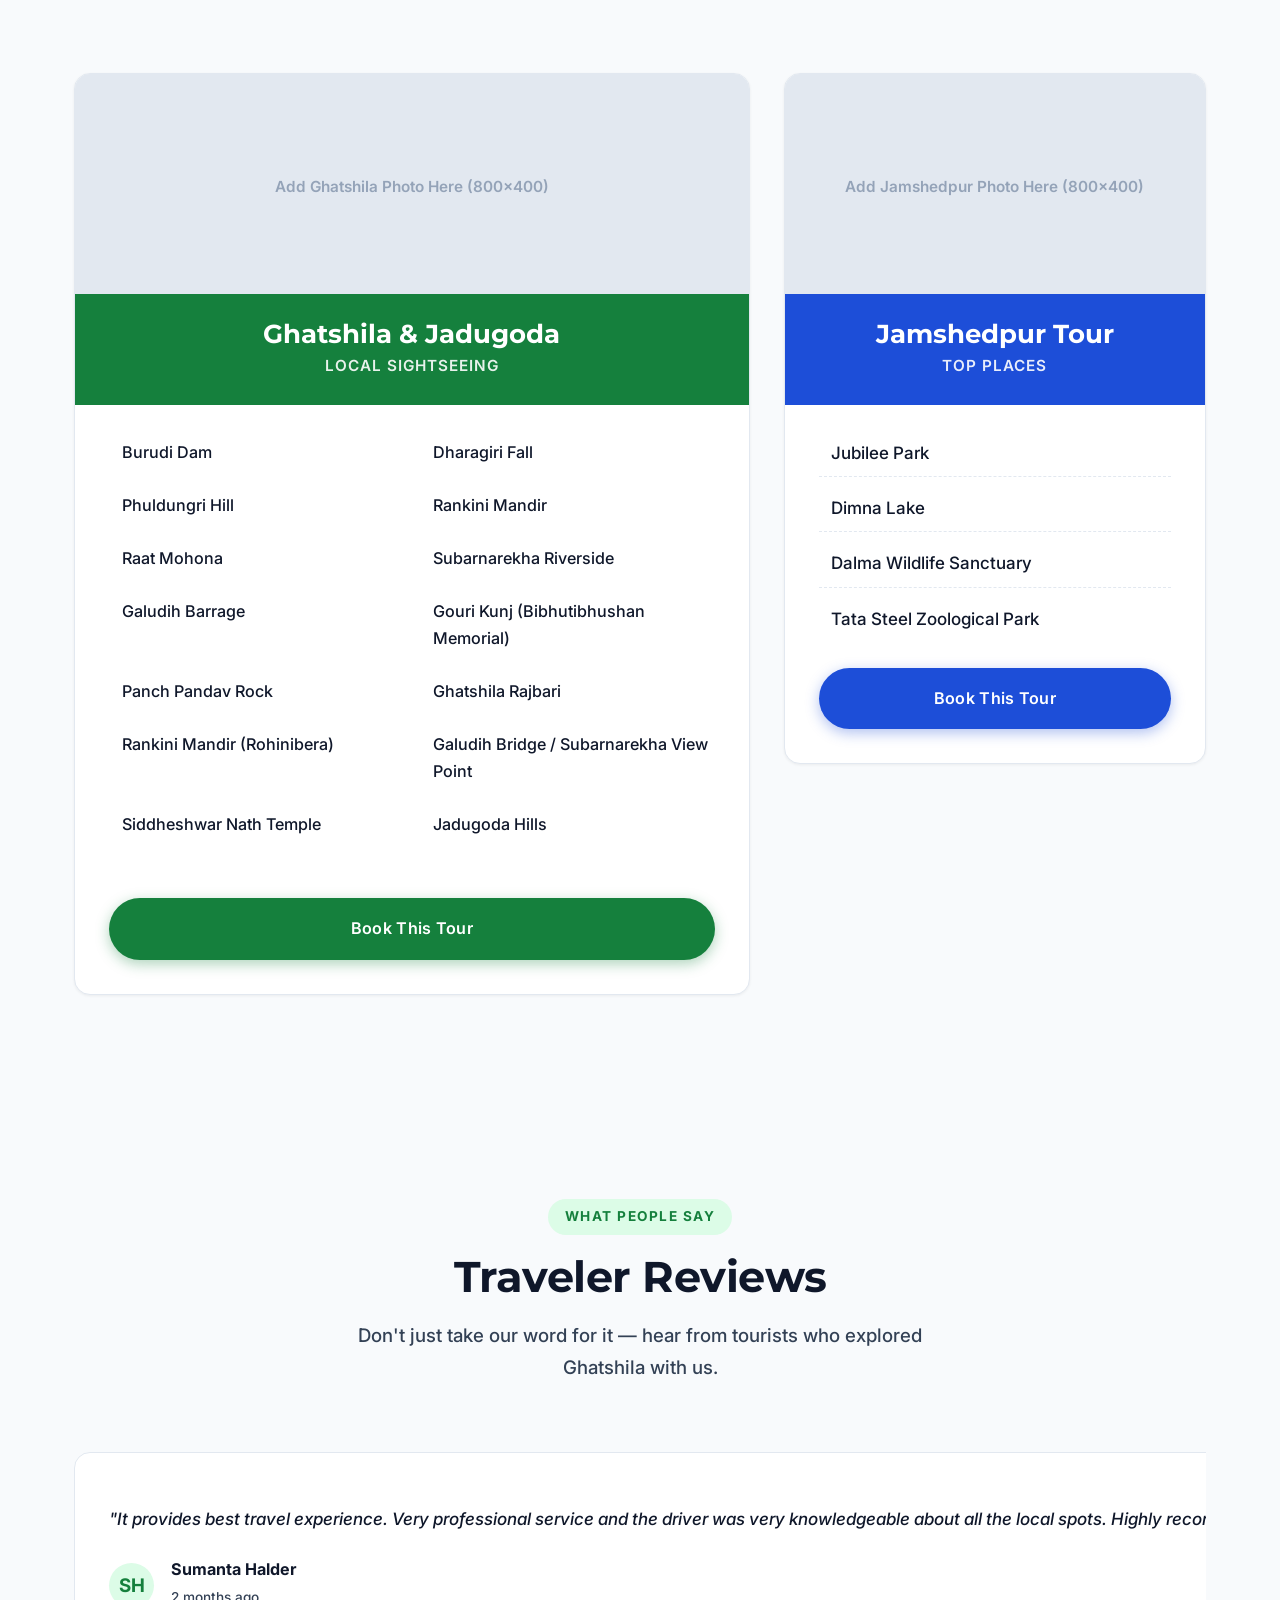
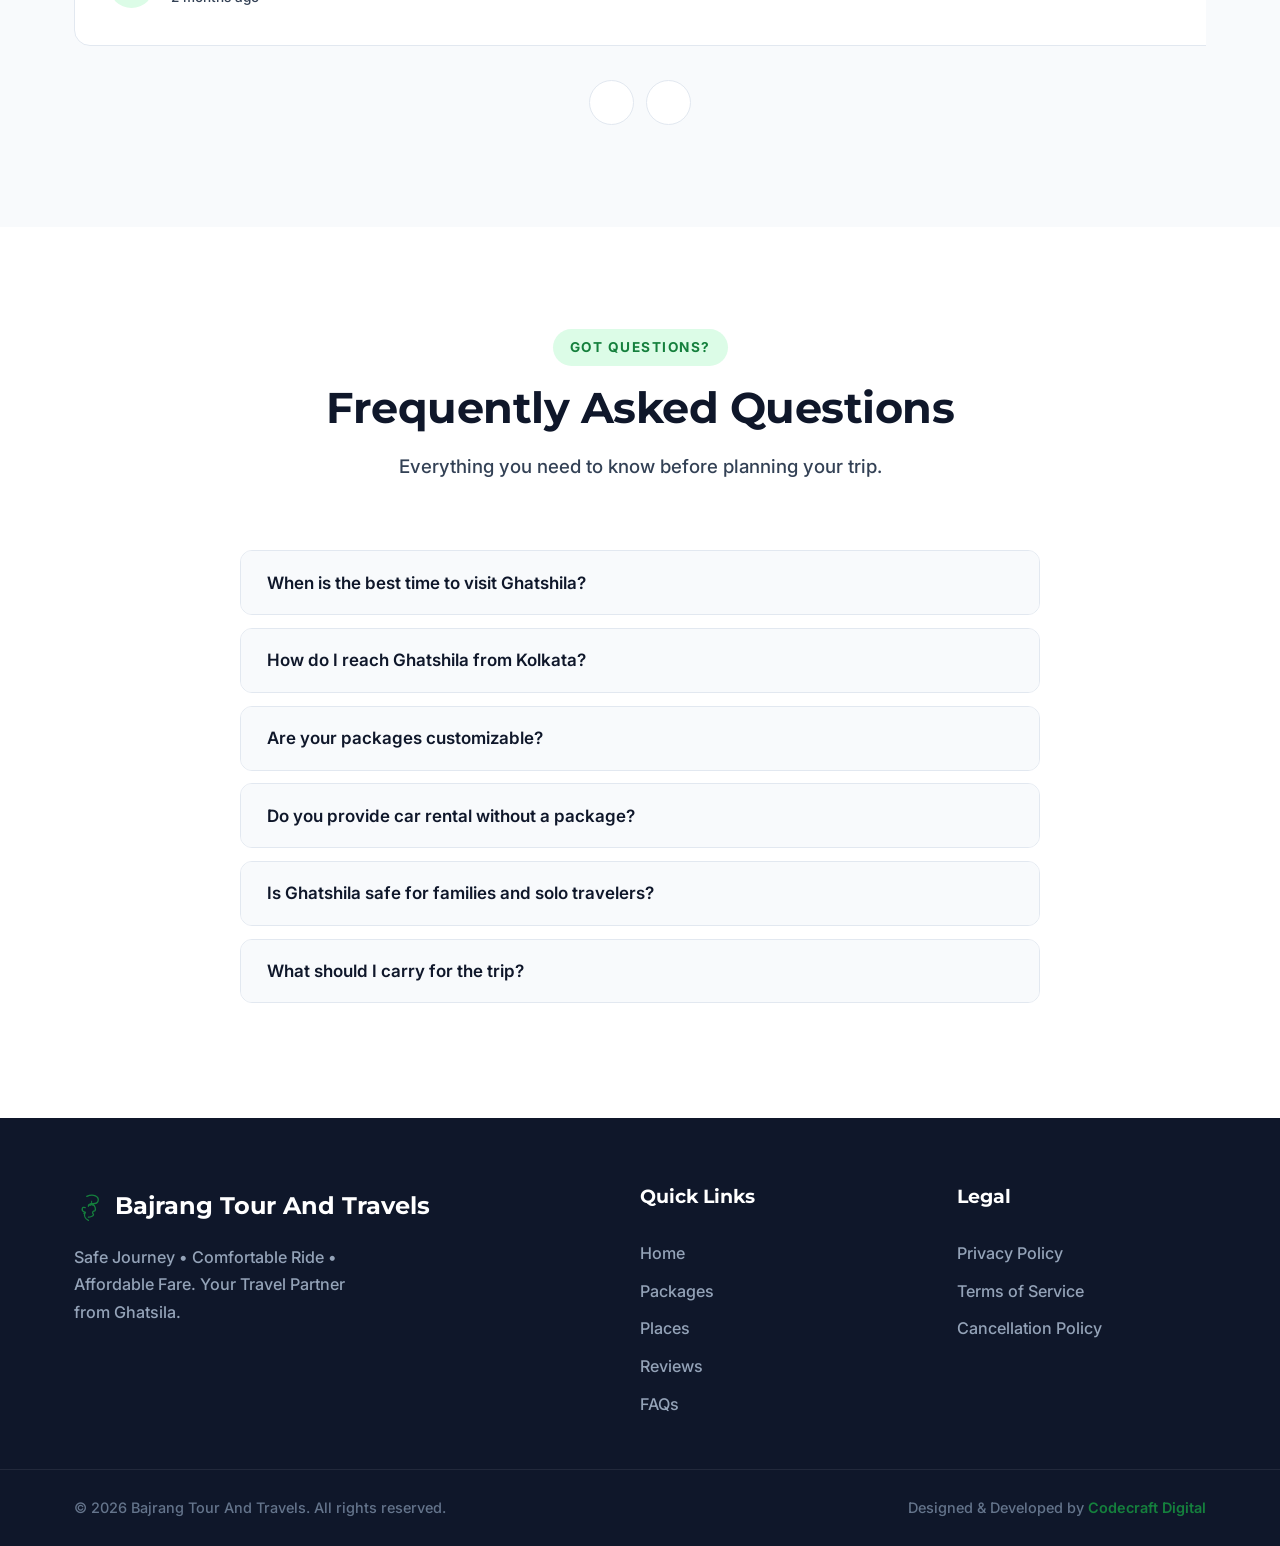
==== commit eee9c54e: "Finalize layout, update content, add hanuman logo, and configure dynamic image placeholders for plac" ====
--- a/index.html
+++ b/index.html
@@ -3,13 +3,13 @@
 <head>
     <meta charset="UTF-8">
     <meta name="viewport" content="width=device-width, initial-scale=1.0">
-    <title id="site-title">Travel Tour Operator</title>
-    <meta name="description" id="site-desc" content="Premium local tour operator services.">
+    <title id="site-title">Bajrang Tour And Travels</title>
+    <meta name="description" id="site-desc" content="Premium local tour operator services in Ghatshila by Bajrang Tour And Travels.">
     
     <!-- Google Fonts -->
     <link rel="preconnect" href="https://fonts.googleapis.com">
     <link rel="preconnect" href="https://fonts.gstatic.com" crossorigin>
-    <link href="https://fonts.googleapis.com/css2?family=Playfair+Display:ital,wght@0,400..900;1,400..900&family=Plus+Jakarta+Sans:ital,wght@0,200..800;1,200..800&display=swap" rel="stylesheet">
+    <link href="https://fonts.googleapis.com/css2?family=Montserrat:wght@500;600;700;800&family=Inter:wght@400;500;600&display=swap" rel="stylesheet">
     
     <!-- Phosphor Icons -->
     <script src="https://unpkg.com/@phosphor-icons/web"></script>
@@ -21,7 +21,22 @@
     <!-- Loading Screen -->
     <div class="loader" id="loader">
         <div class="loader-inner">
-            <i class="ph-fill ph-mountains"></i>
+            <svg xmlns="http://www.w3.org/2000/svg" viewBox="0 0 100 100" class="brand-logo loader-logo" fill="none" stroke="currentColor" stroke-width="4" stroke-linecap="round" stroke-linejoin="round">
+                <!-- Hair / Crown -->
+                <path d="M40 20 C60 10, 80 20, 75 35 C70 50, 50 35, 45 50" />
+                <!-- Profile: Forehead, Nose, Mouth, Chin -->
+                <path d="M45 50 C45 45, 55 40, 60 45 C65 50, 70 60, 65 65 C60 65, 55 70, 60 75 C65 80, 50 85, 45 85" />
+                <!-- Ear -->
+                <path d="M35 55 C25 50, 20 65, 35 70" />
+                <!-- Earring -->
+                <circle cx="32" cy="73" r="3" fill="currentColor" stroke="none" />
+                <!-- Eye -->
+                <path d="M50 48 C53 45, 57 45, 60 48" />
+                <!-- Tilak -->
+                <path d="M55 35 L55 42" stroke-width="3" />
+                <!-- Neck / Back of Head -->
+                <path d="M35 70 C30 80, 35 90, 45 95" />
+            </svg>
             <div class="loader-bar"><div class="loader-progress"></div></div>
             <p>Loading your adventure...</p>
         </div>
@@ -31,16 +46,30 @@
     <header class="navbar" id="navbar">
         <div class="container nav-container">
             <a href="#" class="logo">
-                <i class="ph-fill ph-mountains"></i>
-                <span id="brand-name-nav">Travel Tours</span>
+                <svg xmlns="http://www.w3.org/2000/svg" viewBox="0 0 100 100" class="brand-logo" fill="none" stroke="currentColor" stroke-width="4" stroke-linecap="round" stroke-linejoin="round">
+                    <!-- Hair / Crown -->
+                    <path d="M40 20 C60 10, 80 20, 75 35 C70 50, 50 35, 45 50" />
+                    <!-- Profile: Forehead, Nose, Mouth, Chin -->
+                    <path d="M45 50 C45 45, 55 40, 60 45 C65 50, 70 60, 65 65 C60 65, 55 70, 60 75 C65 80, 50 85, 45 85" />
+                    <!-- Ear -->
+                    <path d="M35 55 C25 50, 20 65, 35 70" />
+                    <!-- Earring -->
+                    <circle cx="32" cy="73" r="3" fill="currentColor" stroke="none" />
+                    <!-- Eye -->
+                    <path d="M50 48 C53 45, 57 45, 60 48" />
+                    <!-- Tilak -->
+                    <path d="M55 35 L55 42" stroke-width="3" />
+                    <!-- Neck / Back of Head -->
+                    <path d="M35 70 C30 80, 35 90, 45 95" />
+                </svg>
+                <span id="brand-name-nav">Bajrang Tours</span>
             </a>
             <nav class="nav-links">
                 <a href="#home">Home</a>
                 <a href="#packages">Packages</a>
                 <a href="#places">Places</a>
-                <a href="#reach">How to Reach</a>
                 <a href="#reviews">Reviews</a>
-                <a href="#contact" class="btn btn-primary">Book Now</a>
+                <a href="#" class="btn btn-primary wa-book-btn">Book Now</a>
             </nav>
             <button class="mobile-menu-btn" id="mobileMenuBtn" aria-label="Toggle Menu">
                 <i class="ph ph-list"></i>
@@ -51,10 +80,9 @@
             <a href="#home">Home</a>
             <a href="#packages">Packages</a>
             <a href="#places">Places</a>
-            <a href="#reach">How to Reach</a>
             <a href="#reviews">Reviews</a>
             <a href="#faqs">FAQs</a>
-            <a href="#contact">Book Now</a>
+            <a href="#" class="wa-book-btn">Book Now</a>
         </div>
     </header>
 
@@ -71,11 +99,11 @@
             <h1 id="hero-heading">Discover Ghatshila</h1>
             <p id="hero-tagline">Your trusted local guide to pristine lakes, ancient temples, and breathtaking landscapes.</p>
             <div class="hero-actions">
-                <a href="#packages" class="btn btn-primary btn-large">
-                    <i class="ph-fill ph-compass"></i> View Packages
+                <a href="#" class="btn btn-primary btn-large wa-book-btn">
+                    <i class="ph-fill ph-calendar-check"></i> Book Now
                 </a>
                 <a href="#" class="btn btn-glass btn-large" id="hero-phone-btn">
-                    <i class="ph-fill ph-phone-call"></i> <span id="hero-phone-text">Call Us</span>
+                    <i class="ph-fill ph-phone-call"></i> Call Now
                 </a>
             </div>
         </div>
@@ -87,28 +115,61 @@
         </div>
     </section>
 
-    <!-- Stats Section -->
-    <section class="stats-section">
-        <div class="container stats-grid">
-            <div class="stat-card animate-on-scroll">
-                <i class="ph-fill ph-star"></i>
-                <h2><span class="counter" data-target="4.2">0</span>/5</h2>
-                <p>Google Rating</p>
-            </div>
-            <div class="stat-card animate-on-scroll">
-                <i class="ph-fill ph-calendar-check"></i>
-                <h2><span class="counter" data-target="20">0</span>+</h2>
-                <p>Years Experience</p>
-            </div>
-            <div class="stat-card animate-on-scroll">
-                <i class="ph-fill ph-users-three"></i>
-                <h2><span class="counter" data-target="10">0</span>k+</h2>
-                <p>Happy Tourists</p>
-            </div>
-            <div class="stat-card animate-on-scroll">
-                <i class="ph-fill ph-medal"></i>
-                <h2>Top</h2>
-                <p>Local Operator</p>
+    <!-- Services Section -->
+    <section class="services" id="services">
+        <div class="container">
+            <div class="section-header animate-on-scroll">
+                <span class="section-tag">What We Offer</span>
+                <h2>Our Core Services</h2>
+                <p>Safe journeys, comfortable rides, and affordable fares for all your needs.</p>
+            </div>
+            <div class="services-grid">
+                <div class="service-card animate-on-scroll">
+                    <div class="service-icon"><i class="ph-fill ph-map-pin-line"></i></div>
+                    <h3>Local Sightseeing</h3>
+                    <p>Ghatshila, Jadugoda & Jamshedpur Tours</p>
+                </div>
+
+                <div class="service-card animate-on-scroll">
+                    <div class="service-icon"><i class="ph-fill ph-train"></i></div>
+                    <h3>Railway Station</h3>
+                    <p>Timely pickups and drops</p>
+                </div>
+                <div class="service-card animate-on-scroll">
+                    <div class="service-icon"><i class="ph-fill ph-users-three"></i></div>
+                    <h3>Wedding Booking</h3>
+                    <p>AC Ertiga available for events</p>
+                </div>
+                <div class="service-card animate-on-scroll">
+                    <div class="service-icon"><i class="ph-fill ph-taxi"></i></div>
+                    <h3>Local & Outstation Cabs</h3>
+                    <p>Safe and comfortable cab services for local Ghatshila sightseeing or outstation drops.</p>
+                </div>
+                <div class="service-card animate-on-scroll">
+                    <div class="service-icon"><i class="ph-fill ph-car"></i></div>
+                    <h3>Car Rentals</h3>
+                    <p>Affordable car rental options for self-drive or with a professional driver to suit your travel needs.</p>
+                </div>
+                <div class="service-card animate-on-scroll">
+                    <div class="service-icon"><i class="ph-fill ph-heart"></i></div>
+                    <h3>Family Trip</h3>
+                    <p>Safe and comfortable travel for families</p>
+                </div>
+                <div class="service-card animate-on-scroll">
+                    <div class="service-icon"><i class="ph-fill ph-users-four"></i></div>
+                    <h3>Group Tour</h3>
+                    <p>Spacious vehicles for group adventures</p>
+                </div>
+                <div class="service-card animate-on-scroll">
+                    <div class="service-icon"><i class="ph-fill ph-briefcase"></i></div>
+                    <h3>Corporate Tour</h3>
+                    <p>Professional travel arrangements</p>
+                </div>
+                <div class="service-card animate-on-scroll">
+                    <div class="service-icon"><i class="ph-fill ph-map-trifold"></i></div>
+                    <h3>Outstation Trip</h3>
+                    <p>Long distance trips outside Ghatshila</p>
+                </div>
             </div>
         </div>
     </section>
@@ -124,39 +185,7 @@
             <div class="packages-grid" id="packages-container">
                 <!-- Injected by JS -->
             </div>
-        </div>
-    </section>
-
-    <!-- Services Section -->
-    <section class="services" id="services">
-        <div class="container">
-            <div class="section-header animate-on-scroll">
-                <span class="section-tag">What We Offer</span>
-                <h2>Our Core Services</h2>
-                <p>Everything you need for a comfortable and memorable trip.</p>
-            </div>
-            <div class="services-grid">
-                <div class="service-card animate-on-scroll">
-                    <div class="service-icon"><i class="ph-fill ph-map-pin-line"></i></div>
-                    <h3>Local Sightseeing</h3>
-                    <p>Guided tours to all major attractions and hidden gems only locals know about.</p>
-                </div>
-                <div class="service-card animate-on-scroll">
-                    <div class="service-icon"><i class="ph-fill ph-car-profile"></i></div>
-                    <h3>Car & SUV Rental</h3>
-                    <p>Comfortable Bolero, Scorpio, and Autos with experienced local drivers.</p>
-                </div>
-                <div class="service-card animate-on-scroll">
-                    <div class="service-icon"><i class="ph-fill ph-buildings"></i></div>
-                    <h3>Hotel Booking</h3>
-                    <p>Exclusive budget to premium stays partnered with the best local resorts.</p>
-                </div>
-                <div class="service-card animate-on-scroll">
-                    <div class="service-icon"><i class="ph-fill ph-cooking-pot"></i></div>
-                    <h3>Meals & Catering</h3>
-                    <p>Authentic local cuisine and packed meals arranged for all tours.</p>
-                </div>
-            </div>
+            <div class="scroll-dots" id="packages-dots"></div>
         </div>
     </section>
 
@@ -174,19 +203,6 @@
         </div>
     </section>
 
-    <!-- How to Reach Section -->
-    <section class="reach" id="reach">
-        <div class="container">
-            <div class="section-header animate-on-scroll">
-                <span class="section-tag">Plan Your Visit</span>
-                <h2>How to Reach Ghatshila</h2>
-                <p>Well connected by rail, road, and air — getting here is easy.</p>
-            </div>
-            <div class="reach-grid" id="reach-container">
-                <!-- Injected by JS -->
-            </div>
-        </div>
-    </section>
 
     <!-- Testimonials Section -->
     <section class="reviews" id="reviews">
@@ -222,83 +238,31 @@
         </div>
     </section>
 
-    <!-- Contact Section -->
-    <section class="contact" id="contact">
-        <div class="container contact-container">
-            <div class="contact-info animate-on-scroll">
-                <span class="section-tag">Contact Us</span>
-                <h2>Get in Touch</h2>
-                <p>Ready to book? We're here to help you 24/7.</p>
-                
-                <div class="info-item">
-                    <div class="info-icon"><i class="ph-fill ph-map-pin"></i></div>
-                    <div>
-                        <h4>Visit Us</h4>
-                        <p id="contact-address">Address here</p>
-                    </div>
-                </div>
-                <div class="info-item">
-                    <div class="info-icon"><i class="ph-fill ph-phone"></i></div>
-                    <div>
-                        <h4>Call Us</h4>
-                        <p><a href="#" id="contact-phone-link"><span id="contact-phone">Phone</span></a></p>
-                    </div>
-                </div>
-                <div class="info-item">
-                    <div class="info-icon"><i class="ph-fill ph-envelope"></i></div>
-                    <div>
-                        <h4>Email Us</h4>
-                        <p><a href="#" id="contact-email-link"><span id="contact-email">Email</span></a></p>
-                    </div>
-                </div>
-
-                <!-- Google Map -->
-                <div class="map-container" id="map-container">
-                    <iframe id="google-map" src="" width="100%" height="250" style="border:0; border-radius: 12px;" allowfullscreen="" loading="lazy" referrerpolicy="no-referrer-when-downgrade"></iframe>
-                </div>
-            </div>
-            
-            <div class="contact-form-wrapper animate-on-scroll">
-                <form id="enquiryForm" class="contact-form">
-                    <h3>Send an Enquiry</h3>
-                    <div class="form-row">
-                        <div class="form-group">
-                            <label for="name">Full Name *</label>
-                            <input type="text" id="name" required placeholder="Your Name">
-                        </div>
-                        <div class="form-group">
-                            <label for="userphone">Phone Number *</label>
-                            <input type="tel" id="userphone" required placeholder="+91 XXXXX XXXXX">
-                        </div>
-                    </div>
-                    <div class="form-group">
-                        <label for="packageSelect">Interested In</label>
-                        <select id="packageSelect" class="form-select">
-                            <option value="General Enquiry">General Enquiry</option>
-                        </select>
-                    </div>
-                    <div class="form-group">
-                        <label for="message">Your Requirements</label>
-                        <textarea id="message" rows="4" placeholder="Travel dates, group size, special requests..."></textarea>
-                    </div>
-                    <button type="submit" class="btn btn-primary btn-block" id="submitBtn">
-                        <i class="ph-fill ph-paper-plane-tilt"></i> Submit Enquiry
-                    </button>
-                    <p class="form-note"><i class="ph-fill ph-clock"></i> We typically reply within 2 hours.</p>
-                </form>
-            </div>
-        </div>
-    </section>
 
     <!-- Footer -->
     <footer class="footer">
         <div class="container footer-container">
             <div class="footer-brand">
                 <a href="#" class="logo">
-                    <i class="ph-fill ph-mountains"></i>
-                    <span id="footer-brand-name">Brand Name</span>
+                    <svg xmlns="http://www.w3.org/2000/svg" viewBox="0 0 100 100" class="brand-logo footer-logo" fill="none" stroke="currentColor" stroke-width="4" stroke-linecap="round" stroke-linejoin="round">
+                        <!-- Hair / Crown -->
+                        <path d="M40 20 C60 10, 80 20, 75 35 C70 50, 50 35, 45 50" />
+                        <!-- Profile: Forehead, Nose, Mouth, Chin -->
+                        <path d="M45 50 C45 45, 55 40, 60 45 C65 50, 70 60, 65 65 C60 65, 55 70, 60 75 C65 80, 50 85, 45 85" />
+                        <!-- Ear -->
+                        <path d="M35 55 C25 50, 20 65, 35 70" />
+                        <!-- Earring -->
+                        <circle cx="32" cy="73" r="3" fill="currentColor" stroke="none" />
+                        <!-- Eye -->
+                        <path d="M50 48 C53 45, 57 45, 60 48" />
+                        <!-- Tilak -->
+                        <path d="M55 35 L55 42" stroke-width="3" />
+                        <!-- Neck / Back of Head -->
+                        <path d="M35 70 C30 80, 35 90, 45 95" />
+                    </svg>
+                    <span id="footer-brand-name">Bajrang Tours</span>
                 </a>
-                <p id="footer-tagline">Tagline here</p>
+                <p id="footer-tagline">Experience the pristine beauty with Bajrang Tours.</p>
             </div>
             <div class="footer-links">
                 <h4>Quick Links</h4>
@@ -316,8 +280,9 @@
             </div>
         </div>
         <div class="footer-bottom">
-            <div class="container">
-                <p>&copy; <span id="current-year"></span> <span id="footer-copyright-name">Name</span>. All rights reserved.</p>
+            <div class="container footer-bottom-flex">
+                <p>&copy; <span id="current-year"></span> <span id="footer-copyright-name">Bajrang Tour And Travels</span>. All rights reserved.</p>
+                <p class="developer-credit">Designed & Developed by <a href="tel:+910000000000" id="dev-contact">Codecraft Digital</a></p>
             </div>
         </div>
     </footer>
@@ -331,6 +296,43 @@
     <button class="back-to-top" id="backToTop" aria-label="Back to top">
         <i class="ph ph-caret-up"></i>
     </button>
+
+    <!-- Booking Modal -->
+    <div class="modal-overlay" id="bookingModal">
+        <div class="modal-content">
+            <button class="modal-close" id="closeModalBtn" aria-label="Close"><i class="ph ph-x"></i></button>
+            <h3>Book Your Trip</h3>
+            <p id="bookingPackageName" class="booking-package-name"></p>
+            <form id="bookingForm" class="contact-form">
+                <input type="hidden" id="bookSubject">
+                <div class="form-group">
+                    <label for="bookName">Full Name *</label>
+                    <input type="text" id="bookName" required placeholder="Your Name">
+                </div>
+                <div class="form-group">
+                    <label for="bookPhone">Mobile Number *</label>
+                    <input type="tel" id="bookPhone" required placeholder="Your WhatsApp/Calling Number">
+                </div>
+                <div class="form-row">
+                    <div class="form-group">
+                        <label for="bookDate">Date of Journey *</label>
+                        <input type="date" id="bookDate" required>
+                    </div>
+                    <div class="form-group">
+                        <label for="bookPeople">No. of People *</label>
+                        <input type="number" id="bookPeople" required min="1" placeholder="e.g., 4">
+                    </div>
+                </div>
+                <div class="form-group">
+                    <label for="bookPickup">Pickup Location</label>
+                    <input type="text" id="bookPickup" placeholder="Station, Hotel, etc.">
+                </div>
+                <button type="submit" class="btn btn-primary btn-block">
+                    <i class="ph-fill ph-whatsapp-logo"></i> Confirm on WhatsApp
+                </button>
+            </form>
+        </div>
+    </div>
 
     <!-- Lightbox Modal -->
     <div class="lightbox" id="lightbox">
--- a/style.css
+++ b/style.css
@@ -13,13 +13,13 @@
 
     --bg-light: #f8fafc;
     --bg-warm: #fffbeb;
-    --text-main: #334155;
-    --text-muted: #64748b;
+    --text-main: #0f172a; /* Darker main text */
+    --text-muted: #334155; /* Darker muted text for better readability */
     --white: #ffffff;
     --border: #e2e8f0;
 
-    --font-heading: 'Playfair Display', serif;
-    --font-body: 'Plus Jakarta Sans', sans-serif;
+    --font-heading: 'Montserrat', sans-serif;
+    --font-body: 'Inter', sans-serif;
 
     --container-width: 1200px;
     --transition: all 0.35s cubic-bezier(0.4, 0, 0.2, 1);
@@ -31,15 +31,16 @@
 
 /* ── Reset ── */
 *, *::before, *::after { margin: 0; padding: 0; box-sizing: border-box; }
-html { scroll-behavior: smooth; font-size: 16px; }
+html { scroll-behavior: smooth; font-size: 17px; }
 body {
     font-family: var(--font-body);
     color: var(--text-main);
     background-color: var(--bg-light);
     line-height: 1.7;
     overflow-x: hidden;
-}
-h1, h2, h3, h4 { font-family: var(--font-heading); color: var(--secondary); line-height: 1.2; }
+    font-weight: 500; /* Makes all body text thicker and more readable */
+}
+h1, h2, h3, h4 { font-family: var(--font-heading); color: var(--secondary); line-height: 1.2; font-weight: 700; }
 a { text-decoration: none; color: inherit; transition: var(--transition); }
 img { max-width: 100%; height: auto; display: block; }
 .container { max-width: var(--container-width); margin: 0 auto; padding: 0 2rem; }
@@ -53,7 +54,7 @@
 }
 .loader.hidden { opacity: 0; visibility: hidden; pointer-events: none; }
 .loader-inner { text-align: center; color: var(--white); }
-.loader-inner i { font-size: 3rem; color: var(--primary); margin-bottom: 1.5rem; display: block; animation: pulse 1.5s infinite; }
+.loader-logo { width: 70px; height: 70px; color: var(--primary); margin: 0 auto 1.5rem; display: block; animation: pulse 1.5s infinite; }
 .loader-bar { width: 200px; height: 3px; background: rgba(255,255,255,0.1); border-radius: 10px; overflow: hidden; margin: 1rem auto; }
 .loader-progress { height: 100%; width: 0; background: var(--primary); border-radius: 10px; animation: load 1.8s ease-in-out forwards; }
 .loader-inner p { font-size: 0.875rem; opacity: 0.6; letter-spacing: 2px; text-transform: uppercase; }
@@ -74,6 +75,13 @@
 .btn-primary:hover { background: var(--primary-dark); transform: translateY(-3px); box-shadow: 0 8px 25px rgba(21,128,61,0.4); }
 .btn-secondary { background: var(--white); color: var(--secondary); border: 1px solid var(--border); }
 .btn-secondary:hover { background: #f1f5f9; transform: translateY(-3px); }
+.btn-light { background: #e2e8f0; color: #334155; font-weight: 600; border: 1px solid transparent; }
+.btn-light:hover { background: #cbd5e1; transform: translateY(-3px); }
+.btn-dark {
+    background: #0f172a; color: var(--white);
+    box-shadow: 0 4px 14px rgba(15,23,42,0.35); border: 1px solid transparent;
+}
+.btn-dark:hover { background: #1e293b; transform: translateY(-3px); box-shadow: 0 8px 25px rgba(15,23,42,0.4); }
 .btn-glass {
     background: rgba(255,255,255,0.15); color: var(--white);
     backdrop-filter: blur(8px); border: 1px solid rgba(255,255,255,0.25);
@@ -110,9 +118,10 @@
     padding: 0.75rem 0; box-shadow: 0 1px 20px rgba(0,0,0,0.06);
 }
 .nav-container { display: flex; justify-content: space-between; align-items: center; }
-.logo { display: flex; align-items: center; gap: 0.5rem; font-family: var(--font-heading); font-size: 1.4rem; font-weight: 700; color: var(--white); }
+.logo { display: flex; align-items: center; gap: 0.5rem; font-family: var(--font-heading); font-size: 1.4rem; font-weight: 700; color: var(--white); white-space: nowrap; }
+.brand-logo { width: 32px; height: 32px; color: var(--primary); display: block; }
 .navbar.scrolled .logo { color: var(--secondary); }
-.logo i { color: var(--primary); font-size: 1.75rem; }
+.navbar.scrolled .brand-logo { color: var(--primary); }
 .nav-links { display: flex; align-items: center; gap: 2rem; }
 .nav-links a { font-weight: 500; color: rgba(255,255,255,0.9); font-size: 0.95rem; }
 .nav-links a:not(.btn):hover { color: var(--primary); }
@@ -180,6 +189,21 @@
 }
 .hero-dot.active { background: var(--white); width: 28px; border-radius: 10px; }
 
+/* Pagination Dots for scroll containers */
+.scroll-dots {
+    display: flex; justify-content: center; gap: 0.5rem; margin-top: -1rem; margin-bottom: 2rem;
+}
+.scroll-dot {
+    width: 10px; height: 10px; border-radius: 50%;
+    background: rgba(21,128,61,0.2); border: none; cursor: pointer;
+    transition: var(--transition);
+}
+.scroll-dot.active { background: var(--primary); width: 28px; border-radius: 10px; }
+
+@media (min-width: 1025px) {
+    .scroll-dots { display: none; }
+}
+
 .scroll-indicator {
     position: absolute; bottom: 1.5rem; left: 50%; transform: translateX(-50%);
     display: flex; flex-direction: column; align-items: center; gap: 0.4rem;
@@ -205,102 +229,161 @@
 
 /* ── Packages ── */
 .packages { padding: 6rem 0; background: var(--bg-light); }
-.packages-grid { display: grid; grid-template-columns: repeat(3, 1fr); gap: 2rem; align-items: start; }
+.packages-grid { 
+    display: flex; 
+    gap: 2rem; 
+    overflow-x: auto; 
+    padding: 1rem 0 3rem; 
+    scroll-snap-type: x mandatory; 
+    -ms-overflow-style: none; 
+    scrollbar-width: none; 
+}
+@media (min-width: 1025px) {
+    .packages-grid { justify-content: center; overflow-x: hidden; }
+}
+.packages-grid::-webkit-scrollbar { display: none; }
 .package-card {
-    background: var(--white); border-radius: var(--radius); padding: 2rem;
-    box-shadow: var(--shadow-sm); position: relative;
+    background: var(--white); border-radius: var(--radius); padding: 2.5rem 2rem;
+    box-shadow: 0 4px 20px rgba(0,0,0,0.05); position: relative;
     border: 1px solid var(--border); transition: var(--transition);
     display: flex; flex-direction: column;
-}
-.package-card:hover { transform: translateY(-10px); box-shadow: var(--shadow-lg); border-color: var(--primary); }
-.package-card.popular { border-color: var(--primary); transform: scale(1.04); box-shadow: 0 20px 50px rgba(21,128,61,0.12); z-index: 2; }
-.package-card.popular:hover { transform: scale(1.04) translateY(-8px); }
+    min-width: 340px; flex: 0 0 340px;
+    scroll-snap-align: center;
+}
+.card-tier-basic { border-color: rgba(100,116,139,0.3); box-shadow: 0 0 15px rgba(100,116,139,0.1); }
+.card-tier-basic:hover { box-shadow: 0 0 25px rgba(100,116,139,0.25); border-color: #64748b; transform: translateY(-12px); }
+
+.card-tier-premium { border-color: rgba(21,128,61,0.4); box-shadow: 0 0 15px rgba(21,128,61,0.15); transform: scale(1.05); z-index: 2; }
+.card-tier-premium:hover { box-shadow: 0 0 30px rgba(21,128,61,0.3); border-color: var(--primary); transform: scale(1.05) translateY(-8px); }
+
+.card-tier-pro { border-color: rgba(15,23,42,0.3); box-shadow: 0 0 15px rgba(15,23,42,0.1); }
+.card-tier-pro:hover { box-shadow: 0 0 25px rgba(15,23,42,0.25); border-color: #0f172a; transform: translateY(-12px); }
 .popular-tag {
     position: absolute; top: -14px; left: 50%; transform: translateX(-50%);
-    background: var(--accent); color: var(--white); padding: 0.4rem 1.25rem;
+    color: var(--white); padding: 0.4rem 1.25rem;
     border-radius: 50px; font-weight: 700; font-size: 0.75rem;
     letter-spacing: 1px; text-transform: uppercase;
-    box-shadow: 0 4px 12px rgba(245,158,11,0.35);
-}
+}
+.tier-basic { background: #64748b; box-shadow: 0 4px 12px rgba(100,116,139,0.35); }
+.tier-premium { background: var(--accent); box-shadow: 0 4px 12px rgba(245,158,11,0.35); }
+.tier-pro { background: #0f172a; box-shadow: 0 4px 12px rgba(15,23,42,0.35); }
 .package-duration {
     display: inline-block; background: var(--primary-light); color: var(--primary);
-    padding: 0.25rem 0.75rem; border-radius: 50px; font-size: 0.75rem;
-    font-weight: 600; margin-bottom: 0.75rem;
-}
+    padding: 0.3rem 0.85rem; border-radius: 50px; font-size: 0.75rem;
+    font-weight: 600; margin-bottom: 1rem; letter-spacing: 0.5px;
+}
+.package-tier-icon {
+    width: 60px; height: 60px; border-radius: 50%;
+    background: var(--primary-light); color: var(--primary);
+    display: flex; align-items: center; justify-content: center;
+    font-size: 1.6rem; margin: 0 auto 1rem;
+    transition: var(--transition);
+}
+.package-card:hover .package-tier-icon { background: var(--primary); color: var(--white); transform: scale(1.1); }
+.package-card.popular .package-tier-icon { background: var(--primary); color: var(--white); }
 .package-header { text-align: center; margin-bottom: 1.5rem; padding-bottom: 1.5rem; border-bottom: 1px solid var(--border); }
-.package-header h3 { font-size: 1.3rem; margin-bottom: 0.5rem; }
-.package-price { color: var(--primary); }
-.package-price .amount { font-size: 2.5rem; font-weight: 700; font-family: var(--font-heading); }
-.package-price .unit { font-size: 0.9rem; color: var(--text-muted); }
+.package-header h3 { font-size: 1.8rem; margin-bottom: 0.25rem; font-weight: 800; letter-spacing: -0.5px; }
+.package-card.popular .package-header { border-bottom-color: var(--primary); }
+.package-card.popular .package-header h3 { color: var(--primary); }
 .package-body { flex: 1; }
-.package-desc { color: var(--text-muted); margin-bottom: 1.5rem; text-align: center; font-size: 0.95rem; }
+.package-desc { color: var(--text-muted); margin-bottom: 1.5rem; text-align: center; font-size: 0.95rem; line-height: 1.7; }
 .package-inclusions { list-style: none; margin-bottom: 2rem; }
 .package-inclusions li { display: flex; align-items: center; gap: 0.75rem; margin-bottom: 0.7rem; font-weight: 500; font-size: 0.95rem; }
 .package-inclusions i { color: var(--primary); font-size: 1.2rem; flex-shrink: 0; }
 
 /* ── Services ── */
 .services { padding: 6rem 0; background: var(--white); }
-.services-grid { display: grid; grid-template-columns: repeat(4, 1fr); gap: 1.5rem; }
+.services-grid { 
+    display: flex; gap: 1rem; overflow-x: auto;
+    padding-bottom: 2rem; scroll-snap-type: x mandatory;
+    -ms-overflow-style: none; scrollbar-width: none;
+}
+@media (min-width: 1025px) {
+    .services-grid { justify-content: center; overflow-x: hidden; }
+}
+.services-grid::-webkit-scrollbar { display: none; }
 .service-card {
-    background: var(--bg-light); padding: 2.5rem 1.5rem;
+    background: var(--bg-light); padding: 1.5rem 1rem;
     border-radius: var(--radius); text-align: center;
-    transition: var(--transition); border: 1px solid transparent;
-}
-.service-card:hover { transform: translateY(-8px); box-shadow: var(--shadow-md); border-color: var(--primary-light); background: var(--white); }
+    transition: var(--transition); 
+    border: 1px solid rgba(21,128,61,0.15); 
+    box-shadow: 0 0 10px rgba(21,128,61,0.05);
+    flex: 0 0 140px; scroll-snap-align: start;
+}
+.service-card:hover { 
+    transform: translateY(-5px); 
+    box-shadow: 0 0 15px rgba(21,128,61,0.2); 
+    border-color: rgba(21,128,61,0.4); 
+    background: var(--white); 
+}
 .service-icon {
-    width: 70px; height: 70px; background: var(--primary-light);
-    border-radius: 20px; display: flex; align-items: center; justify-content: center;
-    margin: 0 auto 1.25rem; color: var(--primary); font-size: 2rem;
+    width: 50px; height: 50px; background: var(--primary-light);
+    border-radius: 16px; display: flex; align-items: center; justify-content: center;
+    margin: 0 auto 1rem; color: var(--primary); font-size: 1.5rem;
     transition: var(--transition);
 }
 .service-card:hover .service-icon { background: var(--primary); color: var(--white); border-radius: 50%; }
-.service-card h3 { margin-bottom: 0.75rem; font-size: 1.2rem; }
-.service-card p { font-size: 0.9rem; color: var(--text-muted); }
-
-/* ── Places Grid ── */
+.service-card h3 { margin-bottom: 0.5rem; font-size: 0.95rem; font-weight: 700; line-height: 1.3; }
+.service-card p { font-size: 0.75rem; color: var(--text-muted); line-height: 1.4; }
+
+/* ── Places Lists ── */
 .places { padding: 6rem 0; background: var(--bg-light); }
-.places-grid {
-    display: grid;
-    grid-template-columns: repeat(3, 1fr);
-    grid-auto-rows: 280px;
-    gap: 1rem;
-}
-.place-card {
-    border-radius: var(--radius); overflow: hidden;
-    position: relative; cursor: pointer;
-}
-.place-card img { width: 100%; height: 100%; object-fit: cover; transition: transform 0.6s ease; }
-.place-card:hover img { transform: scale(1.08); }
-.place-card:nth-child(1) { grid-row: span 2; }
-.place-card:nth-child(5) { grid-column: span 2; }
-.place-info {
-    position: absolute; bottom: 0; left: 0; width: 100%;
-    padding: 1.5rem;
-    background: linear-gradient(to top, rgba(15,23,42,0.9) 0%, transparent 100%);
-    color: var(--white);
-    transform: translateY(calc(100% - 3.5rem)); transition: transform 0.4s ease;
-}
-.place-card:hover .place-info { transform: translateY(0); }
-.place-info h4 { color: var(--white); margin-bottom: 0.35rem; font-size: 1.15rem; }
-.place-info p { font-size: 0.85rem; opacity: 0; transition: opacity 0.3s ease 0.1s; }
-.place-card:hover .place-info p { opacity: 0.9; }
-
-/* ── How to Reach ── */
-.reach { padding: 6rem 0; background: var(--white); }
-.reach-grid { display: grid; grid-template-columns: repeat(3, 1fr); gap: 2rem; }
-.reach-card {
-    background: var(--bg-light); border-radius: var(--radius);
-    padding: 2.5rem 2rem; text-align: center;
-    border: 1px solid var(--border); transition: var(--transition);
-}
-.reach-card:hover { transform: translateY(-8px); box-shadow: var(--shadow-md); border-color: var(--primary-light); }
-.reach-icon {
-    width: 70px; height: 70px; background: var(--primary-light);
-    border-radius: 50%; display: flex; align-items: center; justify-content: center;
-    margin: 0 auto 1.25rem; color: var(--primary); font-size: 2rem;
-}
-.reach-card h3 { margin-bottom: 0.75rem; font-size: 1.3rem; }
-.reach-card p { color: var(--text-muted); font-size: 0.95rem; line-height: 1.7; }
+.places-lists-container {
+    display: flex; gap: 2rem; overflow-x: auto;
+    padding: 1rem 0 3rem; scroll-snap-type: x mandatory;
+    -ms-overflow-style: none; scrollbar-width: none;
+    align-items: flex-start; /* Prevents short cards from stretching to match tall cards */
+}
+
+.places-lists-container::-webkit-scrollbar { display: none; }
+.place-list-card {
+    background: var(--white); border-radius: var(--radius);
+    border: 1px solid var(--border); box-shadow: var(--shadow-sm);
+    overflow: hidden; flex: 0 0 350px; min-width: 350px;
+    transition: var(--transition);
+    display: flex; flex-direction: column;
+    scroll-snap-align: center;
+}
+.place-list-card:hover { transform: translateY(-8px); box-shadow: var(--shadow-md); }
+.place-list-image-placeholder {
+    height: 220px; background: #e2e8f0; 
+    display: flex; flex-direction: column; align-items: center; justify-content: center;
+    color: #94a3b8; font-size: 0.9rem; font-weight: 600; text-align: center; padding: 1rem;
+    border-bottom: 2px solid var(--border);
+}
+.place-list-image-placeholder i { font-size: 2.5rem; margin-bottom: 0.5rem; color: #cbd5e1; }
+.place-list-header {
+    padding: 1.5rem; text-align: center; color: var(--white);
+}
+.ghatsila-card .place-list-header { background: var(--primary); }
+.jamshedpur-card .place-list-header { background: #1d4ed8; /* A nice blue for Jamshedpur */ }
+.place-list-header h3 { color: var(--white); font-size: 1.5rem; margin-bottom: 0.2rem; }
+.place-list-header p { font-size: 0.9rem; font-weight: 600; letter-spacing: 1px; text-transform: uppercase; opacity: 0.9; }
+.place-list { list-style: none; padding: 2rem; }
+.place-list li {
+    display: flex; align-items: flex-start; gap: 0.75rem;
+    margin-bottom: 1rem; font-size: 1rem; color: var(--text-main);
+    padding-bottom: 0.5rem; border-bottom: 1px dashed var(--border);
+}
+.place-list li:last-child { border-bottom: none; margin-bottom: 0; padding-bottom: 0; }
+.ghatsila-card .place-list li i { color: var(--primary); margin-top: 0.2rem; }
+.jamshedpur-card .place-list li i { color: #1d4ed8; margin-top: 0.2rem; }
+
+
+@media (min-width: 1025px) {
+    .places-lists-container { 
+        display: grid; 
+        grid-template-columns: 1.6fr 1fr; 
+        gap: 2rem; 
+        overflow: visible; 
+        align-items: flex-start;
+        padding-bottom: 0;
+    }
+    .place-list-card { flex: auto; min-width: 0; }
+    .ghatsila-card { flex: auto; min-width: 0; }
+    .ghatsila-card .place-list { display: grid; grid-template-columns: 1fr 1fr; gap: 0 1rem; }
+    .ghatsila-card .place-list li { border-bottom: none; font-size: 0.95rem; }
+}
 
 /* ── Testimonials / Reviews ── */
 .reviews { padding: 6rem 0; background: var(--bg-light); }
@@ -399,9 +482,15 @@
 .footer-links a:hover { color: var(--primary); padding-left: 4px; }
 .footer-bottom {
     border-top: 1px solid rgba(255,255,255,0.08);
-    padding: 1.5rem 0; text-align: center;
+    padding: 1.5rem 0;
     color: #64748b; font-size: 0.85rem;
 }
+.footer-bottom-flex {
+    display: flex; justify-content: space-between; align-items: center;
+    flex-wrap: wrap; gap: 1rem;
+}
+.developer-credit a { color: var(--primary); font-weight: 600; transition: var(--transition); }
+.developer-credit a:hover { color: var(--white); text-decoration: underline; }
 
 /* ── WhatsApp Float ── */
 .whatsapp-float {
@@ -445,19 +534,42 @@
     display: flex; align-items: center; justify-content: center;
 }
 .lightbox-close:hover { background: rgba(255,255,255,0.25); }
-.lightbox-caption { color: white; margin-top: 1rem; font-size: 1.1rem; text-align: center; opacity: 0.8; }
+.lightbox-caption { color: var(--white); margin-top: 1rem; font-size: 1.1rem; letter-spacing: 0.5px; }
+
+/* ── Booking Modal ── */
+.modal-overlay {
+    position: fixed; inset: 0; z-index: 2000;
+    background: rgba(15,23,42,0.8); backdrop-filter: blur(5px);
+    display: flex; align-items: center; justify-content: center;
+    opacity: 0; visibility: hidden; transition: opacity 0.3s, visibility 0.3s;
+    padding: 1rem;
+}
+.modal-overlay.active { opacity: 1; visibility: visible; }
+.modal-content {
+    background: var(--white); border-radius: 20px;
+    padding: 2.5rem; width: 100%; max-width: 500px;
+    position: relative; box-shadow: var(--shadow-lg);
+    transform: translateY(20px); transition: transform 0.3s ease;
+}
+.modal-overlay.active .modal-content { transform: translateY(0); }
+.modal-close {
+    position: absolute; top: 1.25rem; right: 1.25rem;
+    background: var(--bg-light); border: 1px solid var(--border);
+    width: 36px; height: 36px; border-radius: 50%;
+    display: flex; align-items: center; justify-content: center;
+    cursor: pointer; font-size: 1.25rem; color: var(--text-muted);
+    transition: var(--transition);
+}
+.modal-close:hover { background: #ef4444; color: var(--white); border-color: #ef4444; }
+.modal-content h3 { font-size: 1.6rem; margin-bottom: 0.25rem; }
+.booking-package-name { color: var(--primary); font-weight: 600; font-size: 1rem; margin-bottom: 1.5rem; }
 
 /* ═══════════════════════════════
    RESPONSIVE
    ═══════════════════════════════ */
 @media (max-width: 1024px) {
-    .packages-grid { grid-template-columns: repeat(2, 1fr); }
     .package-card.popular { transform: none; }
     .package-card.popular:hover { transform: translateY(-10px); }
-    .services-grid { grid-template-columns: repeat(2, 1fr); }
-    .places-grid { grid-template-columns: repeat(2, 1fr); grid-auto-rows: 240px; }
-    .place-card:nth-child(1) { grid-row: span 2; }
-    .place-card:nth-child(5) { grid-column: span 1; }
     .hero h1 { font-size: 3.5rem; }
     .stats-grid { grid-template-columns: repeat(2, 1fr); }
     .reach-grid { grid-template-columns: 1fr; }
@@ -469,18 +581,24 @@
 @media (max-width: 768px) {
     .nav-links { display: none; }
     .mobile-menu-btn { display: block; }
+    .logo { font-size: 1.1rem; }
+    .logo i { font-size: 1.4rem; }
     .hero h1 { font-size: 2.5rem; }
     .hero p { font-size: 1rem; }
     .hero-actions { flex-direction: column; align-items: center; }
+    .hero-actions .btn { width: 100%; margin-bottom: 0.5rem; }
     .section-header h2 { font-size: 2rem; }
-    .packages-grid { grid-template-columns: 1fr; }
-    .services-grid { grid-template-columns: 1fr 1fr; }
+    .packages, .services, .places, .reach, .reviews, .faqs, .contact { padding: 4rem 0; }
+    .services-grid { }
     .places-grid { grid-template-columns: 1fr; grid-auto-rows: 220px; }
     .place-card:nth-child(1) { grid-row: span 1; }
     .footer-container { grid-template-columns: 1fr; gap: 2rem; }
+    .footer-bottom-flex { flex-direction: column; text-align: center; justify-content: center; }
     .form-row { grid-template-columns: 1fr; }
     .stat-card h2 { font-size: 2rem; }
     .review-card { min-width: calc(100% - 0rem); }
+    .whatsapp-float { bottom: 16px; right: 16px; width: 50px; height: 50px; font-size: 1.5rem; }
+    .back-to-top { bottom: 16px; left: 16px; width: 40px; height: 40px; }
 }
 
 @media (max-width: 480px) {
@@ -488,4 +606,7 @@
     .hero h1 { font-size: 2rem; }
     .services-grid { grid-template-columns: 1fr; }
     .contact-form-wrapper { padding: 1.5rem; }
-}
+    .package-card { padding: 1.5rem; }
+    .packages, .services, .places, .reach, .reviews, .faqs, .contact { padding: 3rem 0; }
+    .stats-grid { gap: 1rem; }
+}
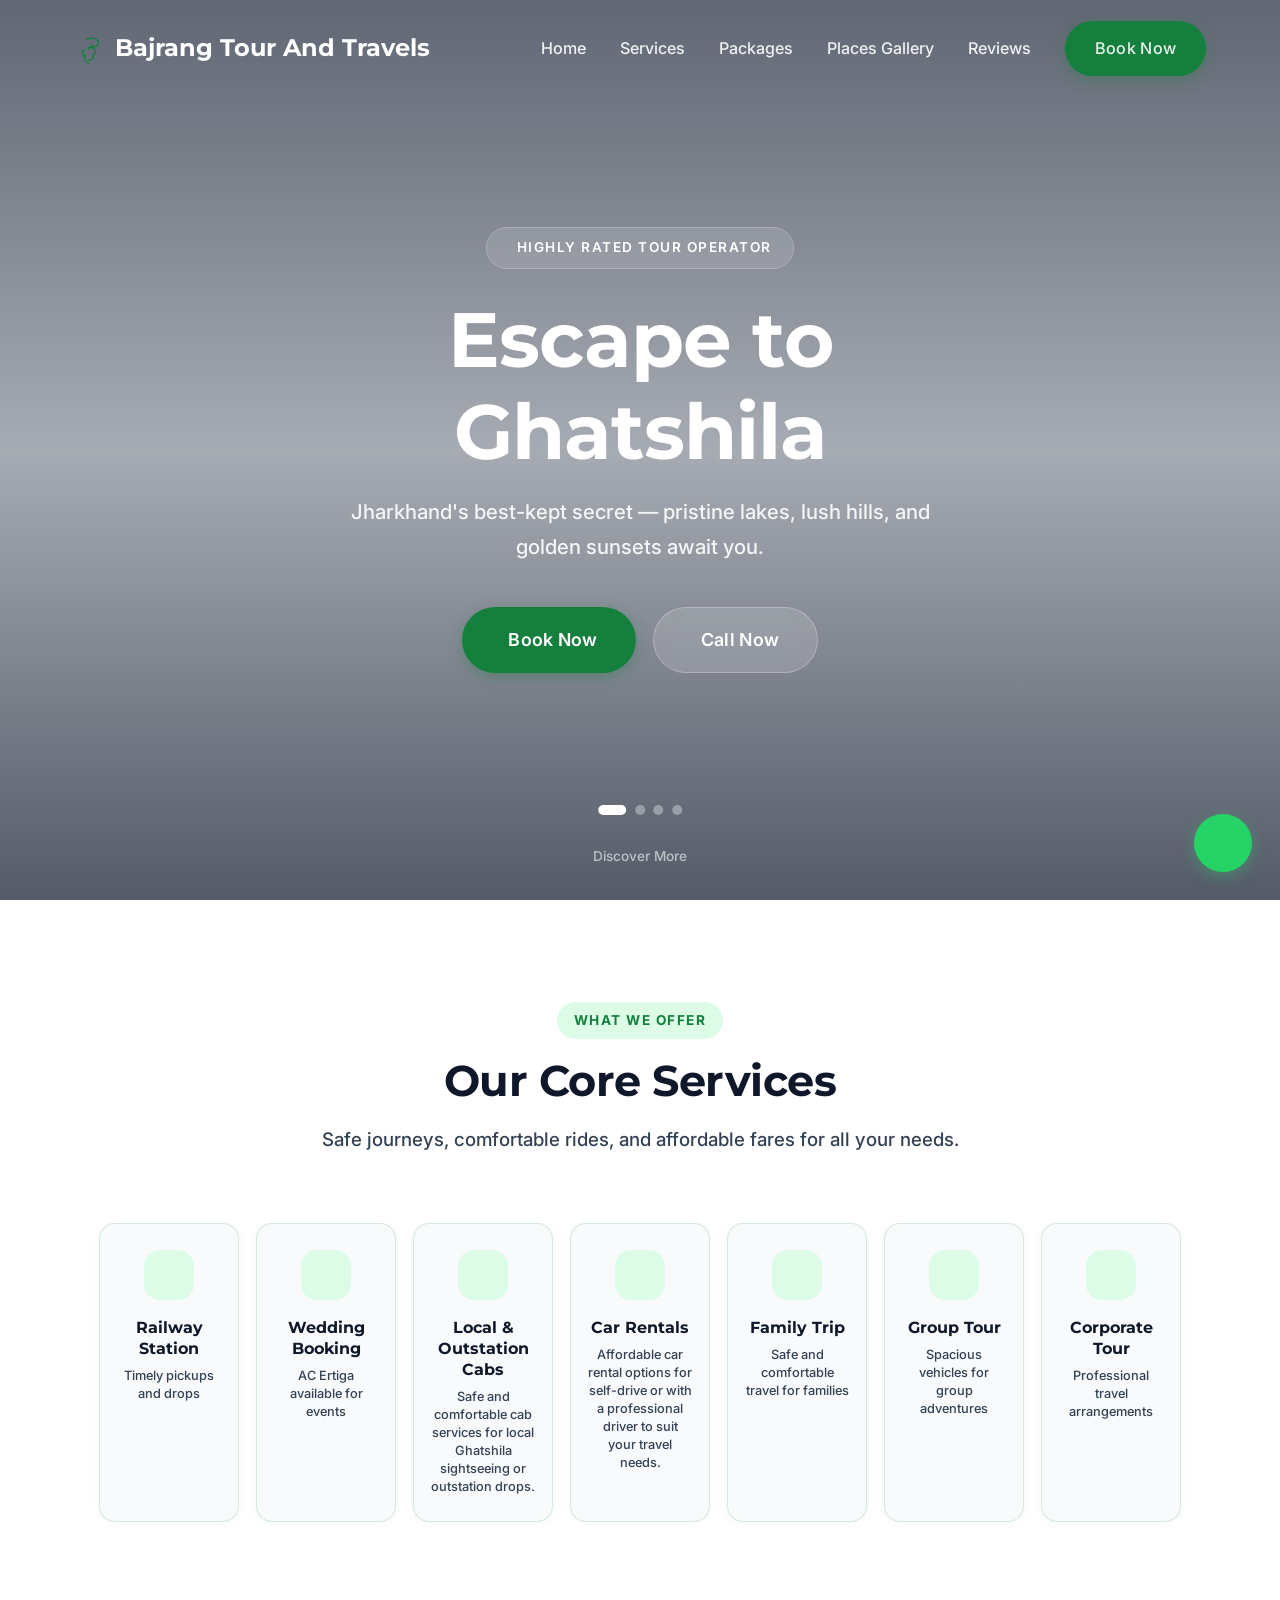
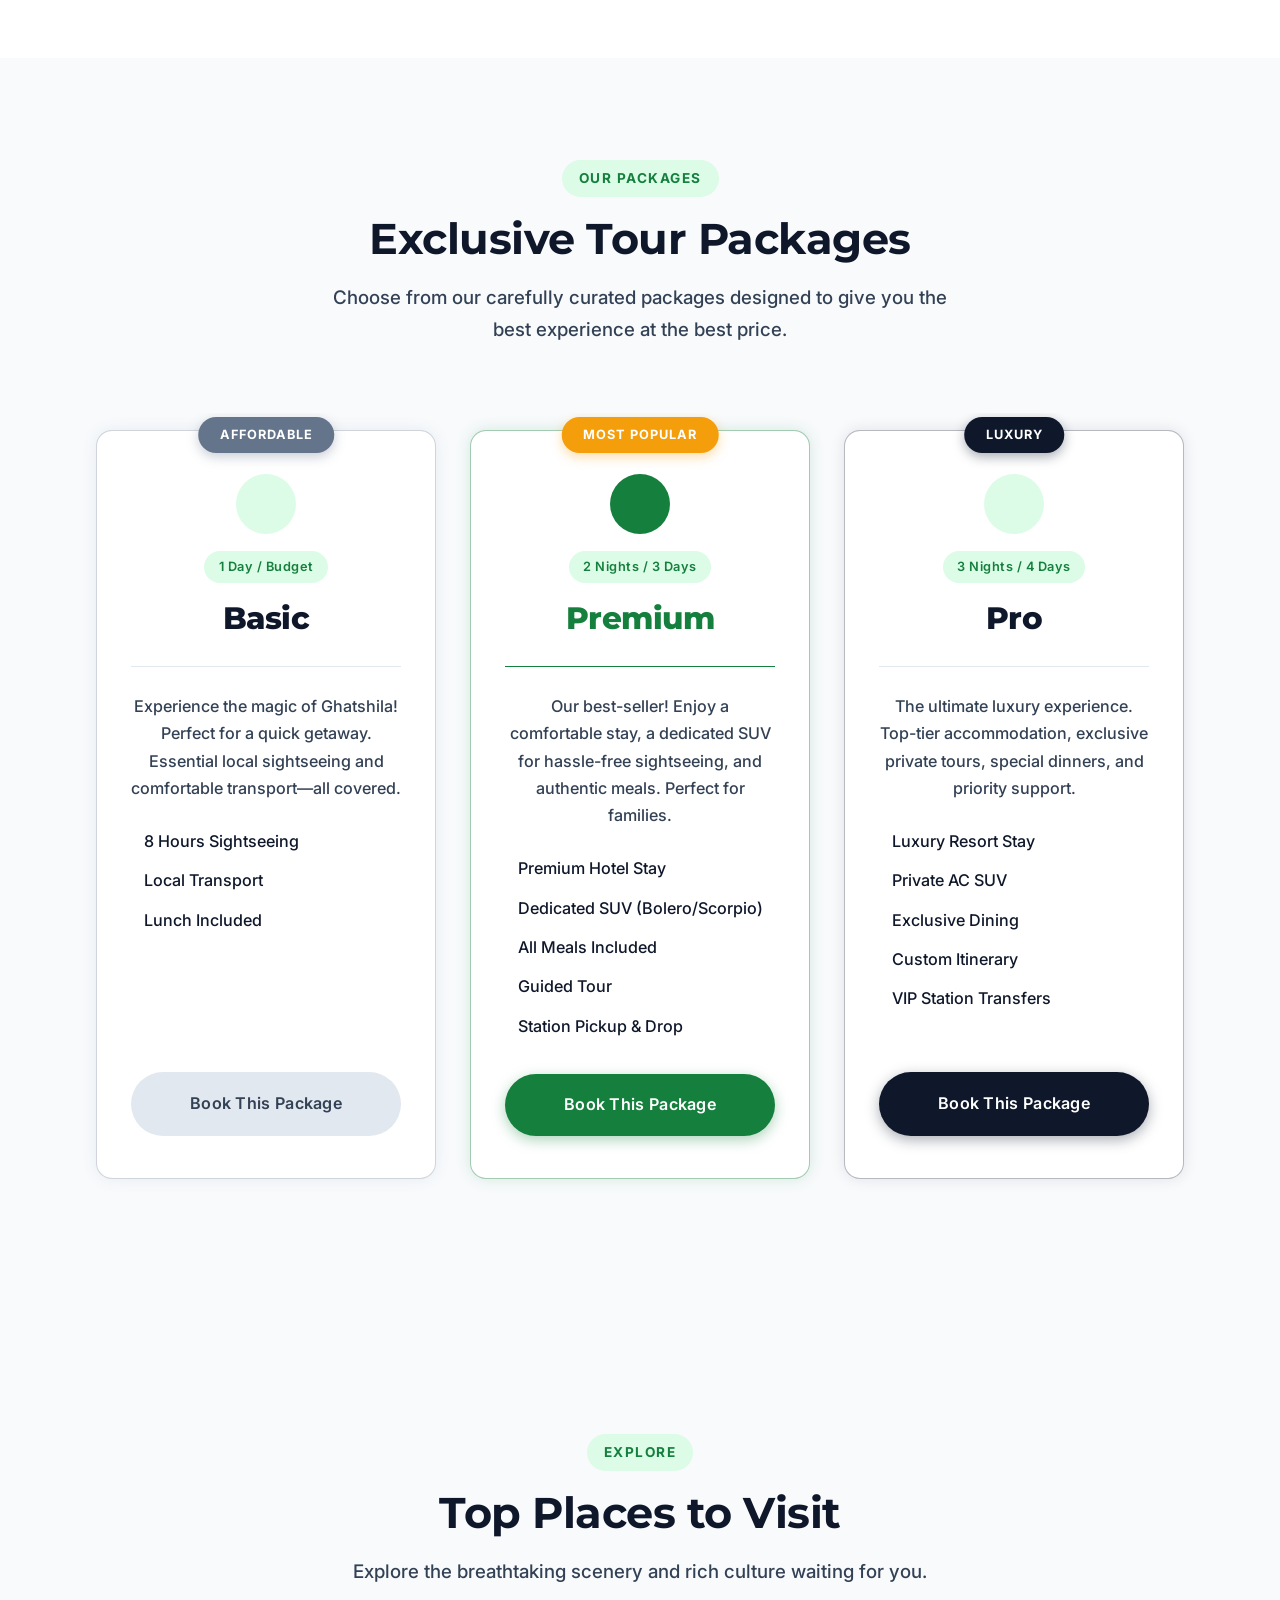
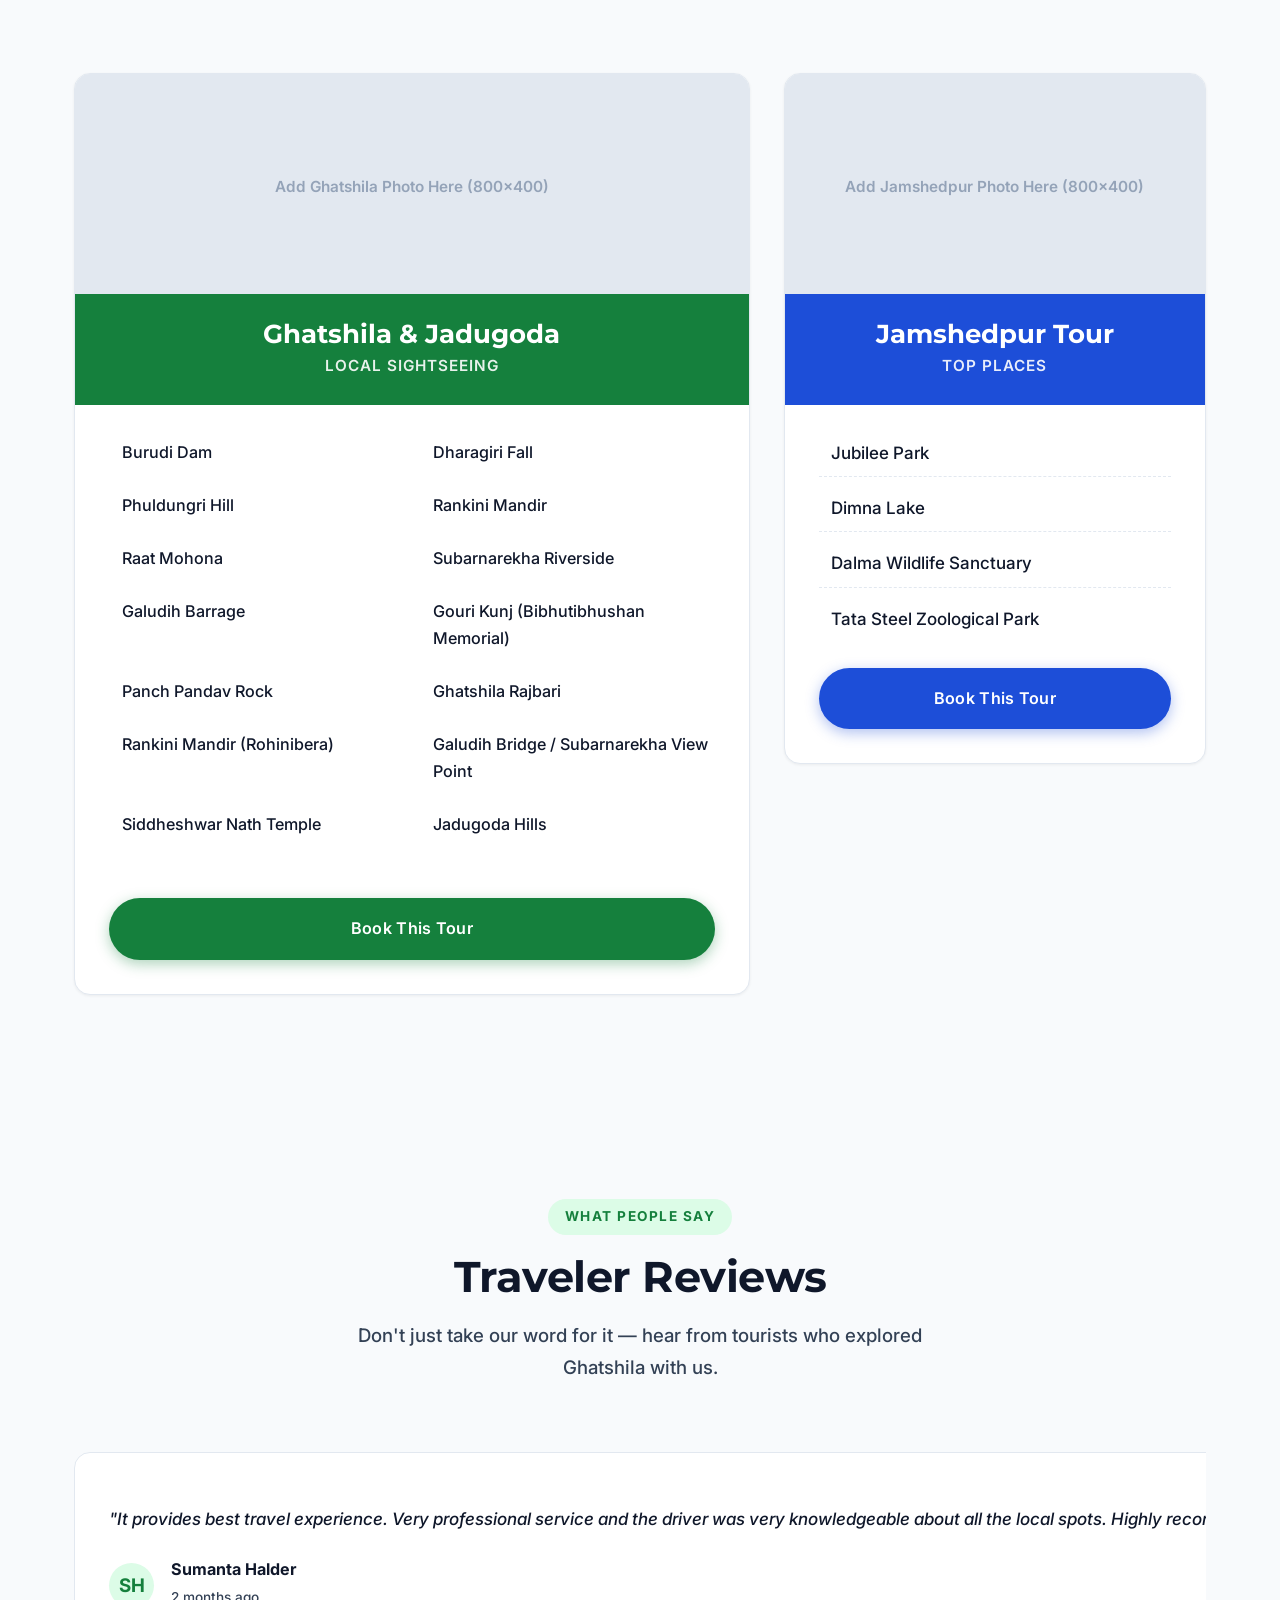
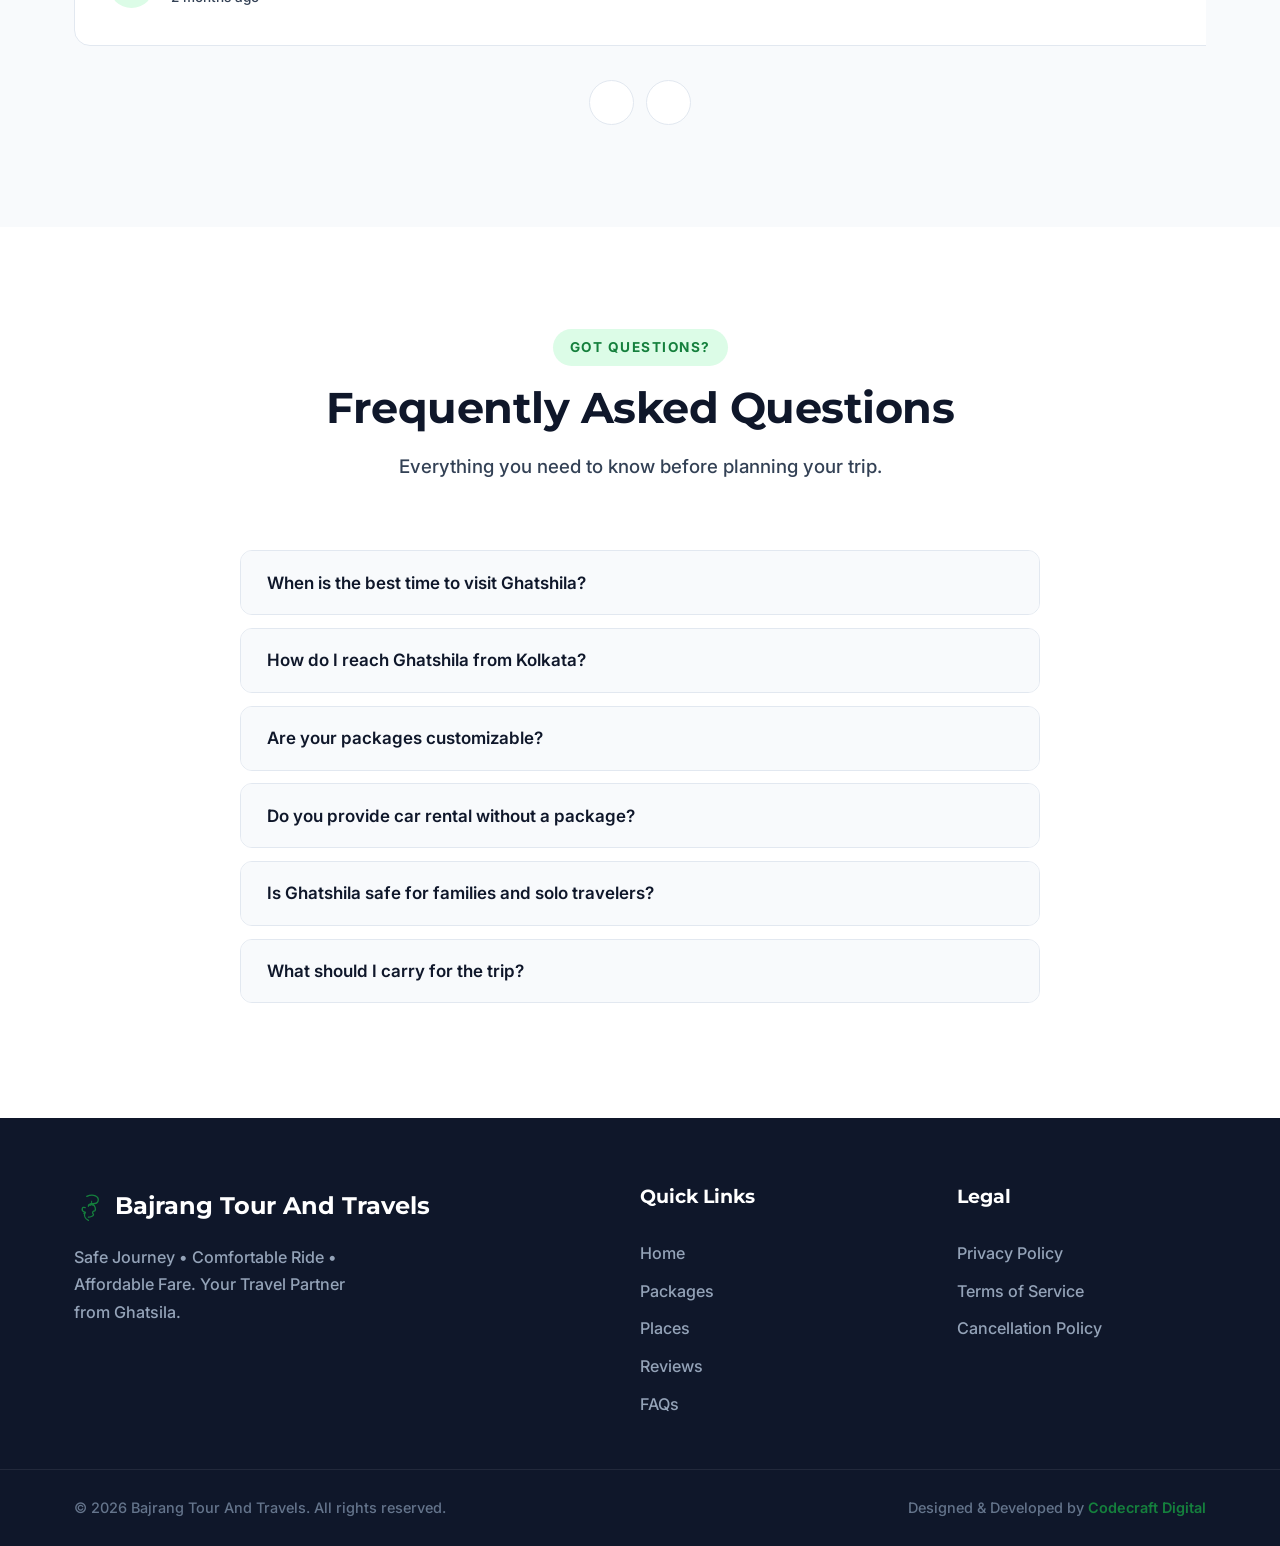
==== commit 2fab7348: "Add separate photo gallery page (places.html)" ====
--- a/index.html
+++ b/index.html
@@ -66,8 +66,9 @@
             </a>
             <nav class="nav-links">
                 <a href="#home">Home</a>
+                <a href="#services">Services</a>
                 <a href="#packages">Packages</a>
-                <a href="#places">Places</a>
+                <a href="places.html">Places Gallery</a>
                 <a href="#reviews">Reviews</a>
                 <a href="#" class="btn btn-primary wa-book-btn">Book Now</a>
             </nav>
@@ -78,8 +79,9 @@
         <!-- Mobile Nav -->
         <div class="mobile-nav" id="mobileNav">
             <a href="#home">Home</a>
+            <a href="#services">Services</a>
             <a href="#packages">Packages</a>
-            <a href="#places">Places</a>
+            <a href="places.html">Places Gallery</a>
             <a href="#reviews">Reviews</a>
             <a href="#faqs">FAQs</a>
             <a href="#" class="wa-book-btn">Book Now</a>
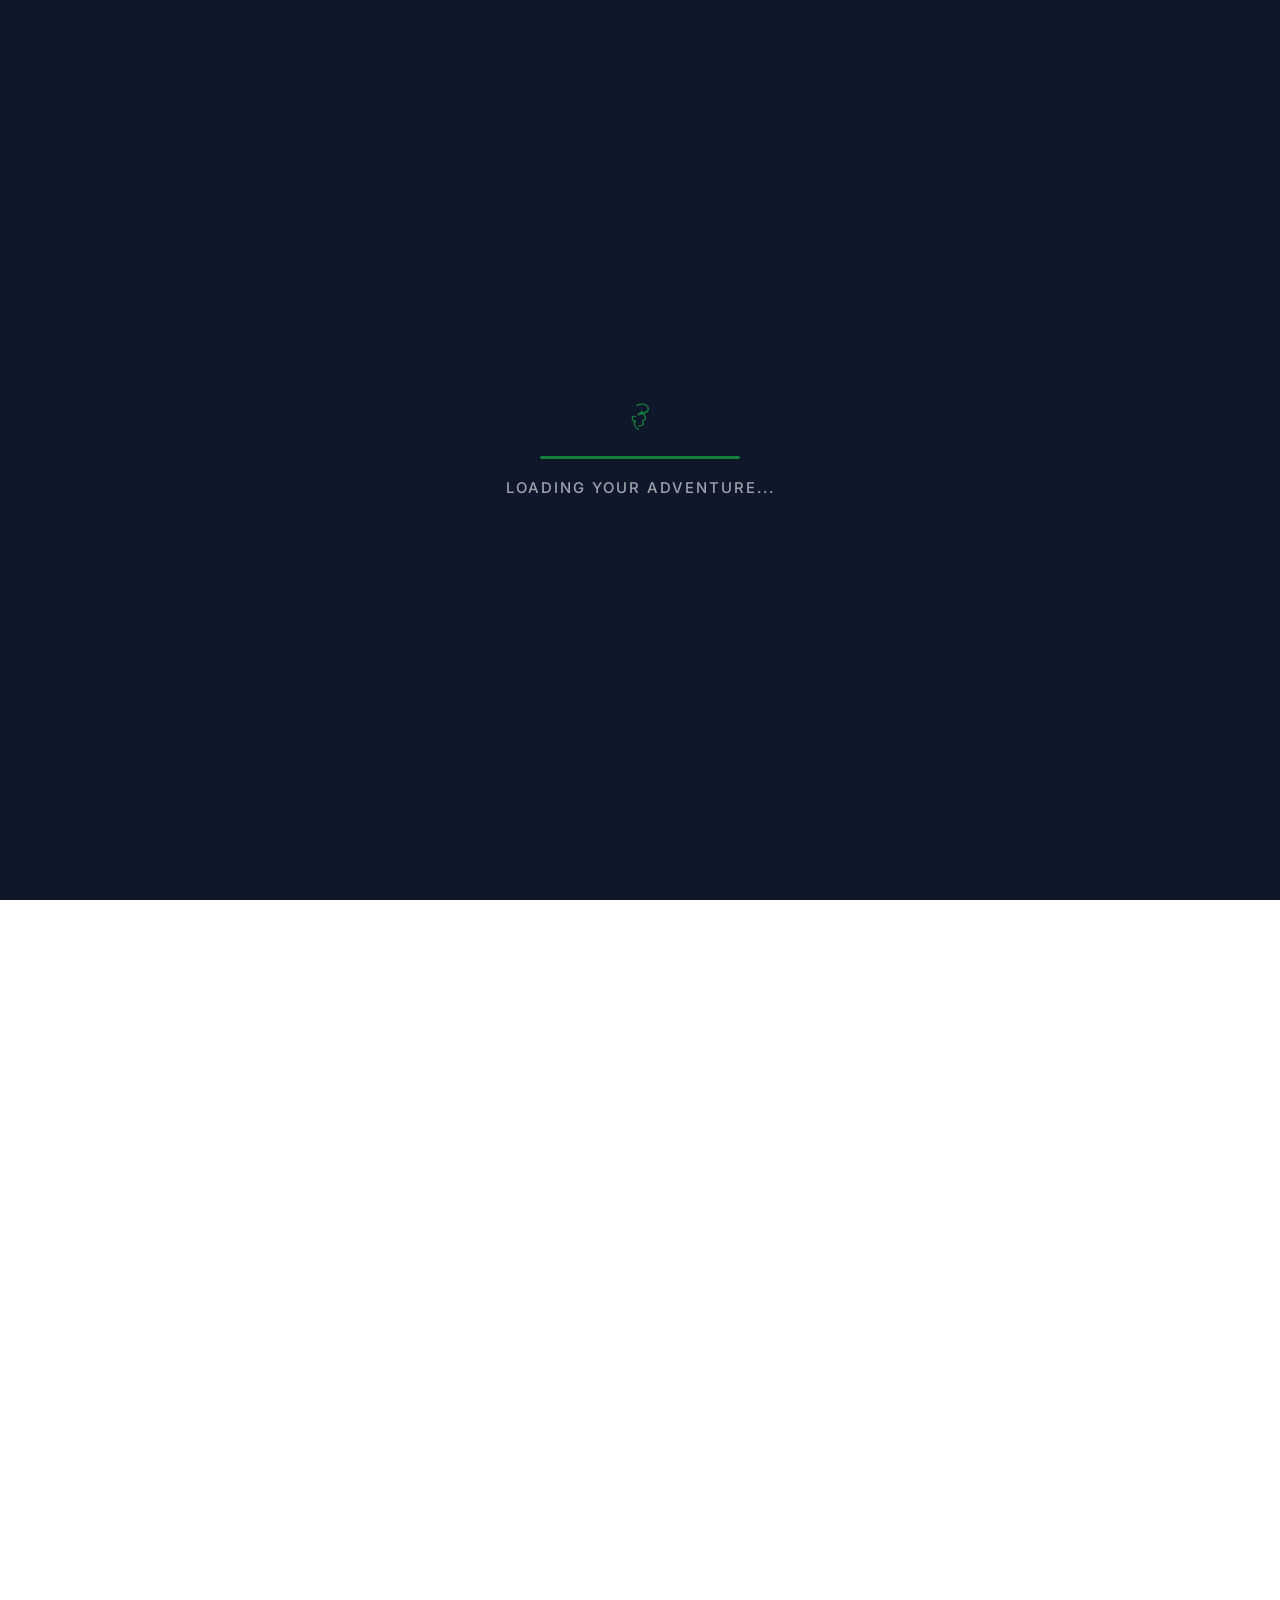
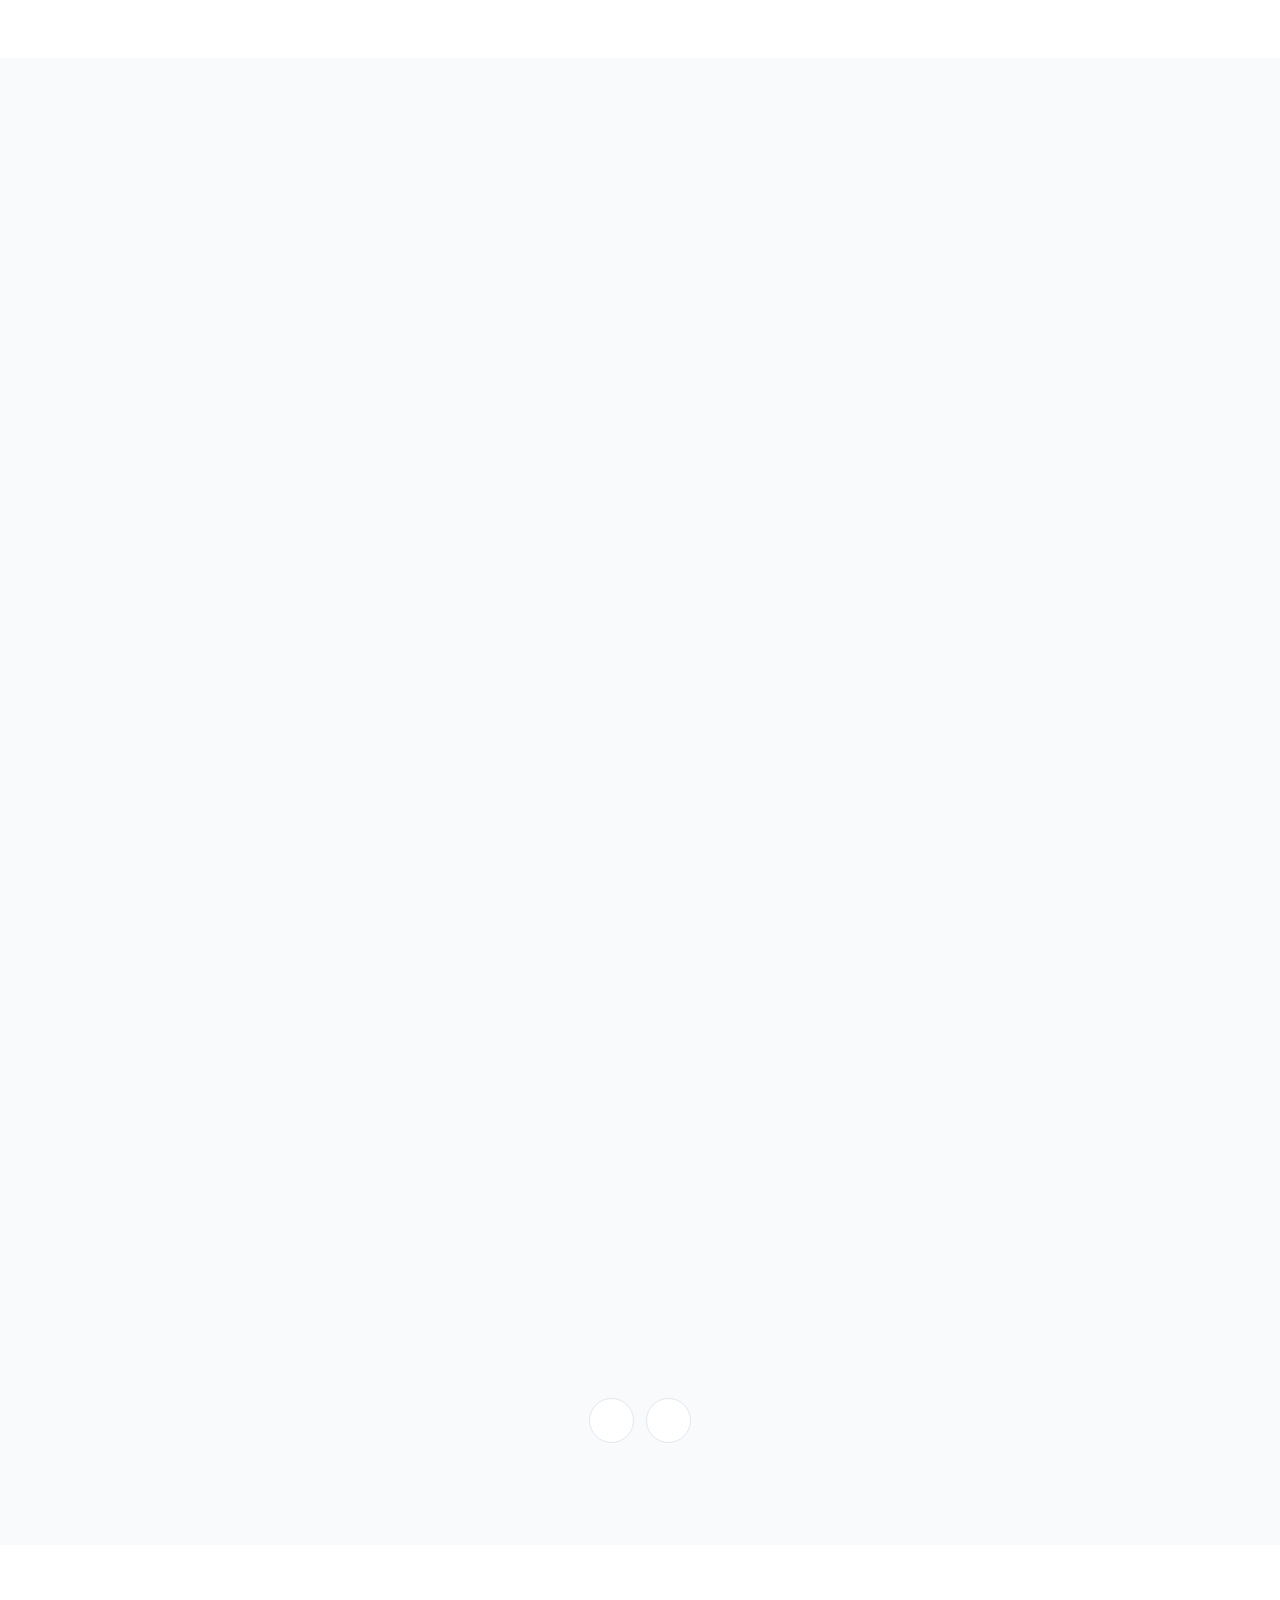
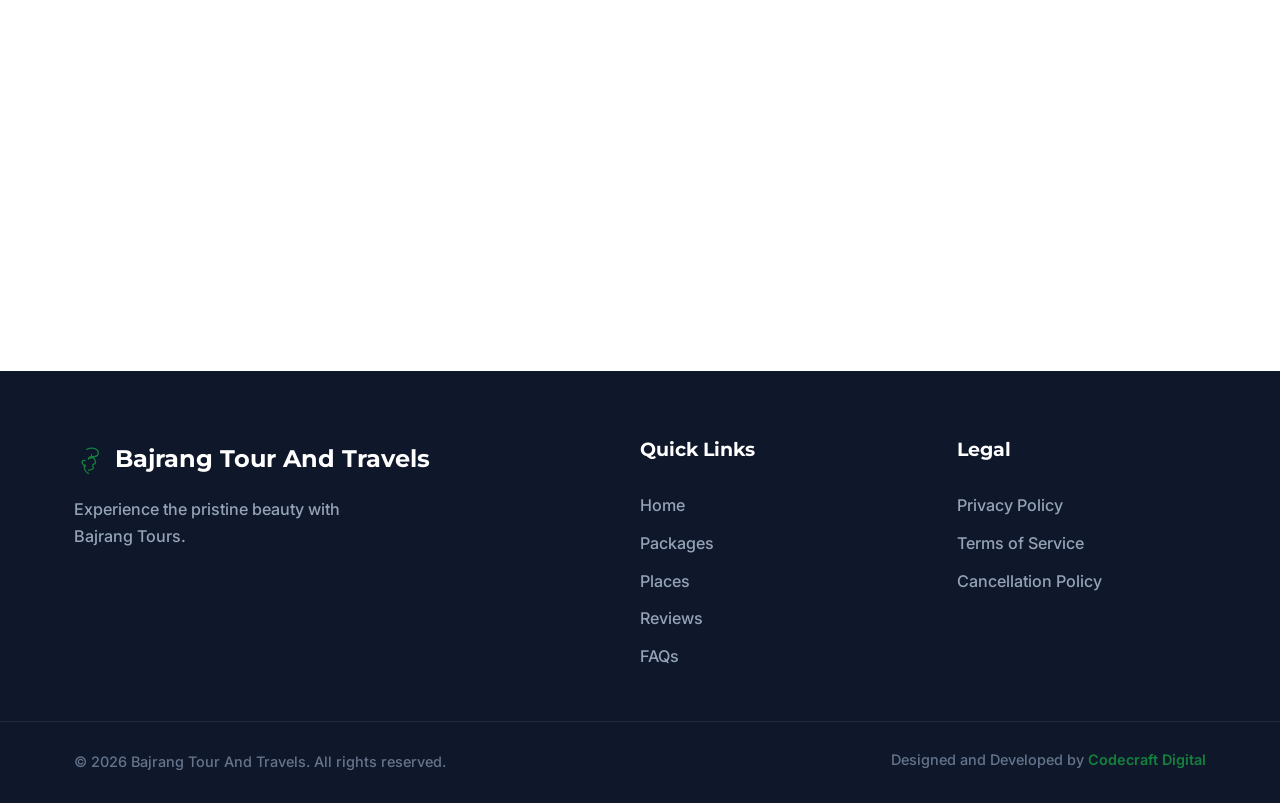
==== commit 2c81e04d: "Add developer contact info (whatsapp, email, instagram) to footer" ====
--- a/index.html
+++ b/index.html
@@ -278,13 +278,20 @@
                 <h4>Legal</h4>
                 <a href="#">Privacy Policy</a>
                 <a href="#">Terms of Service</a>
-                <a href="#">Cancellation Policy</a>
+            <a href="#">Cancellation Policy</a>
             </div>
         </div>
         <div class="footer-bottom">
             <div class="container footer-bottom-flex">
-                <p>&copy; <span id="current-year"></span> <span id="footer-copyright-name">Bajrang Tour And Travels</span>. All rights reserved.</p>
-                <p class="developer-credit">Designed & Developed by <a href="tel:+910000000000" id="dev-contact">Codecraft Digital</a></p>
+                <p>&copy; 2026 Bajrang Tour And Travels. All rights reserved.</p>
+                <div class="developer-credit" style="text-align: right;">
+                    <p style="margin-bottom: 0.3rem;">Designed and Developed by <a href="https://instagram.com/codecraftdigital.01" target="_blank" style="color:var(--primary); font-weight:600;">Codecraft Digital</a></p>
+                    <div class="dev-socials" style="display: flex; gap: 1rem; justify-content: flex-end; align-items: center;">
+                        <a href="https://wa.me/919693081846" target="_blank" aria-label="WhatsApp" style="color: #94a3b8; font-size: 1.25rem;"><i class="ph-fill ph-whatsapp-logo"></i></a>
+                        <a href="mailto:codecraftdigital.in@gmail.com" aria-label="Email" style="color: #94a3b8; font-size: 1.25rem;"><i class="ph-fill ph-envelope-simple"></i></a>
+                        <a href="https://instagram.com/codecraftdigital.01" target="_blank" aria-label="Instagram" style="color: #94a3b8; font-size: 1.25rem;"><i class="ph-fill ph-instagram-logo"></i></a>
+                    </div>
+                </div>
             </div>
         </div>
     </footer>
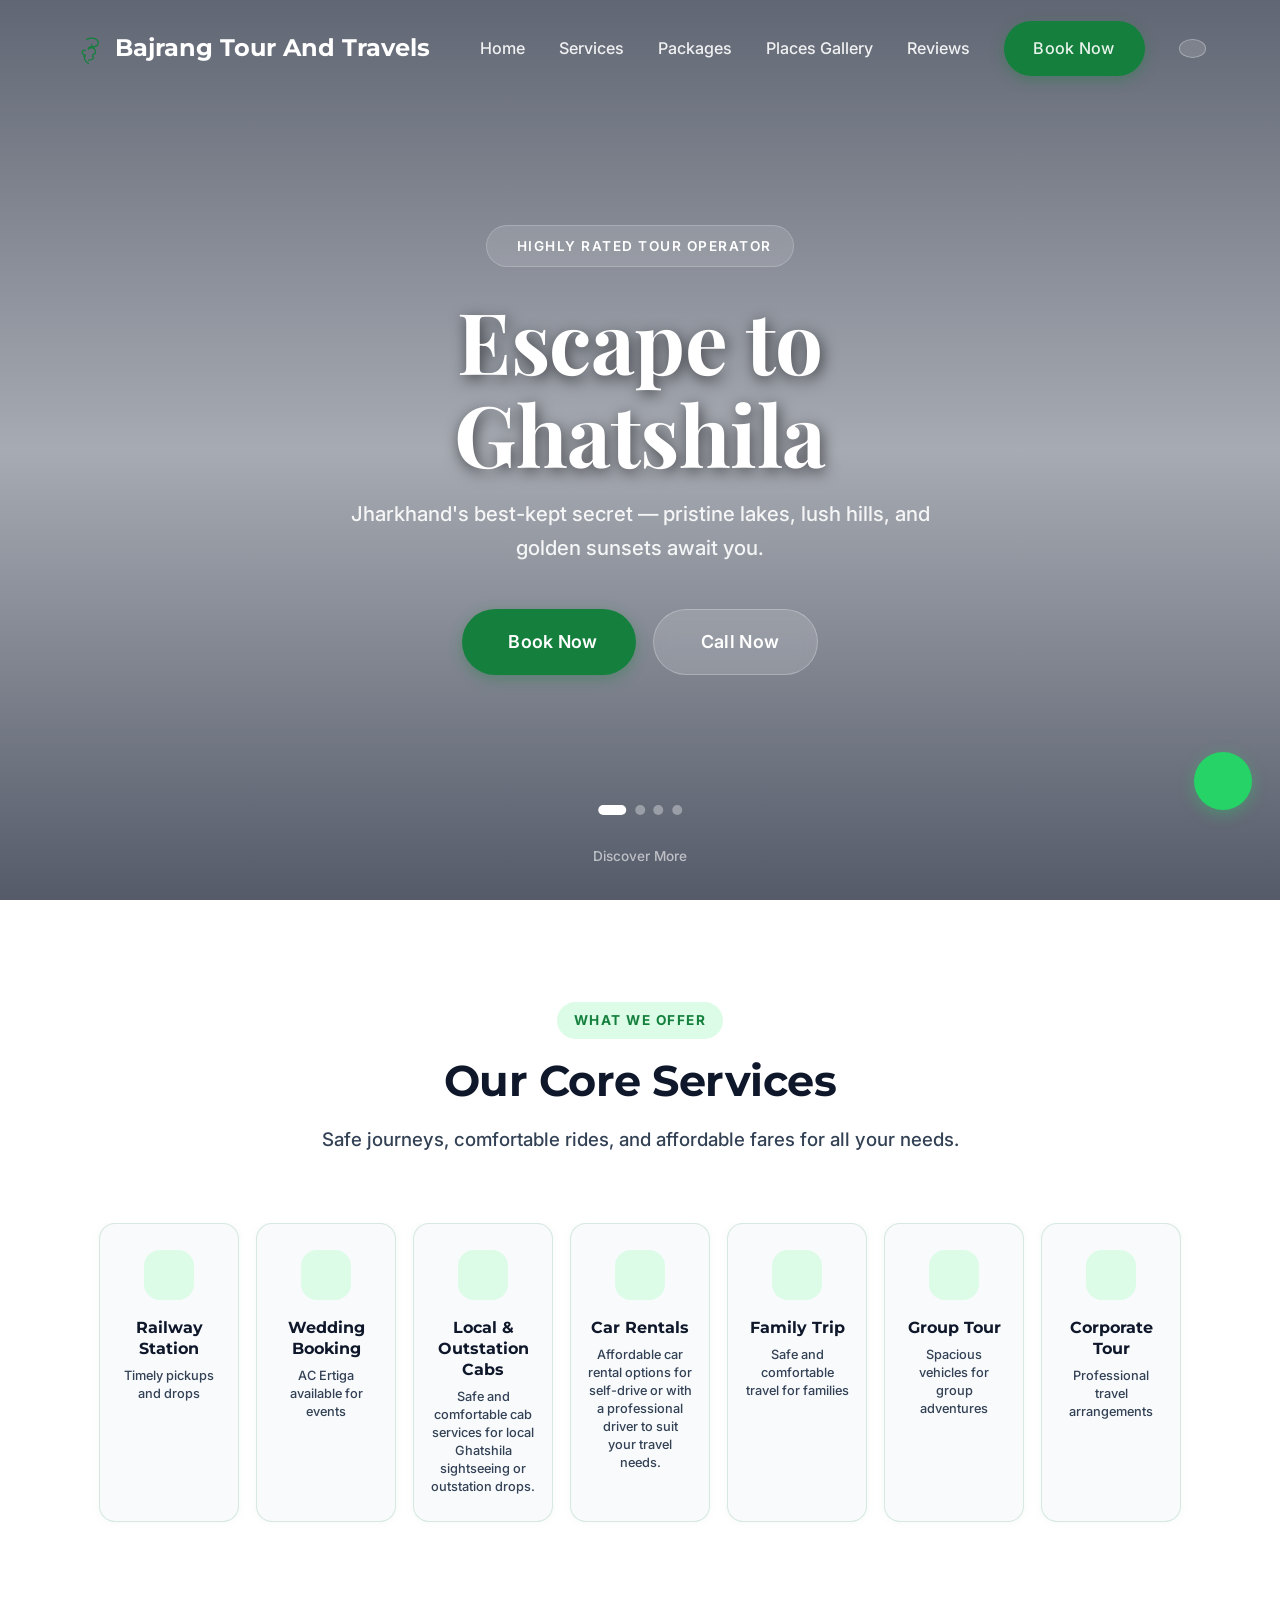
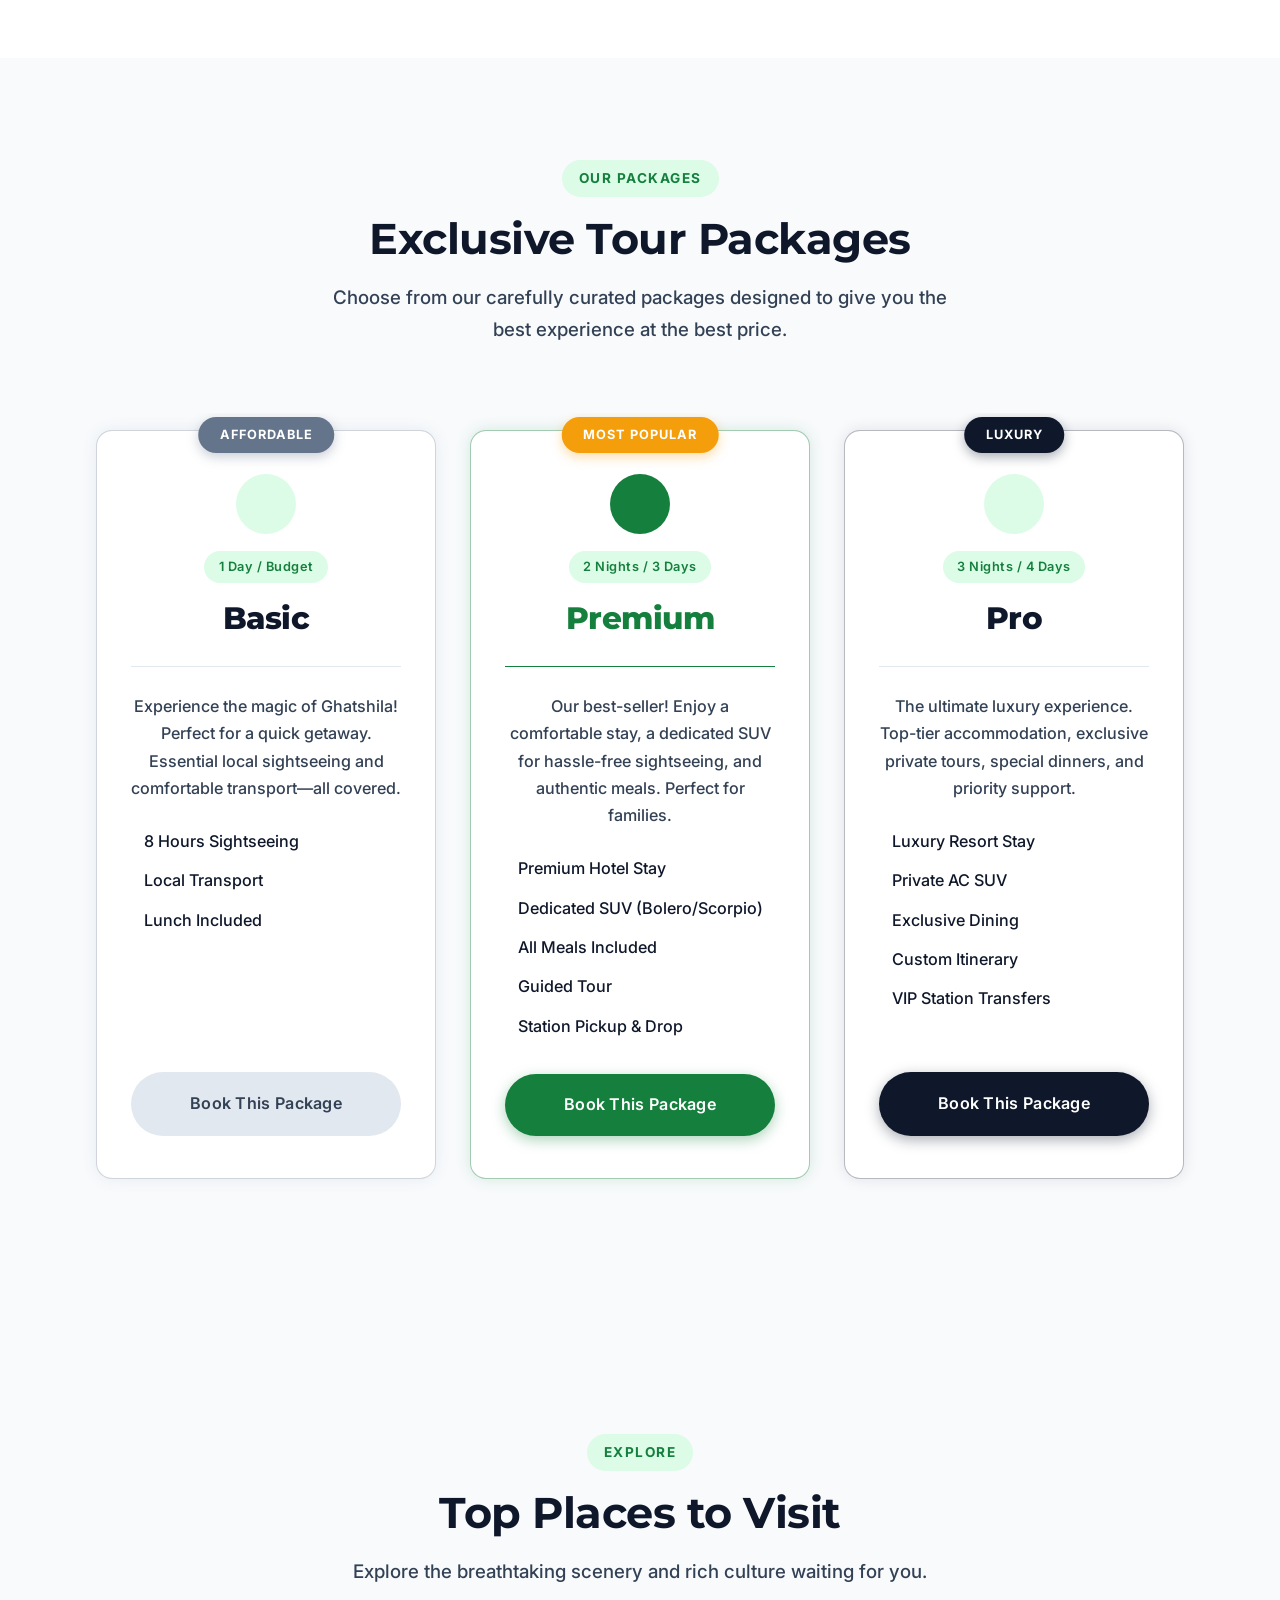
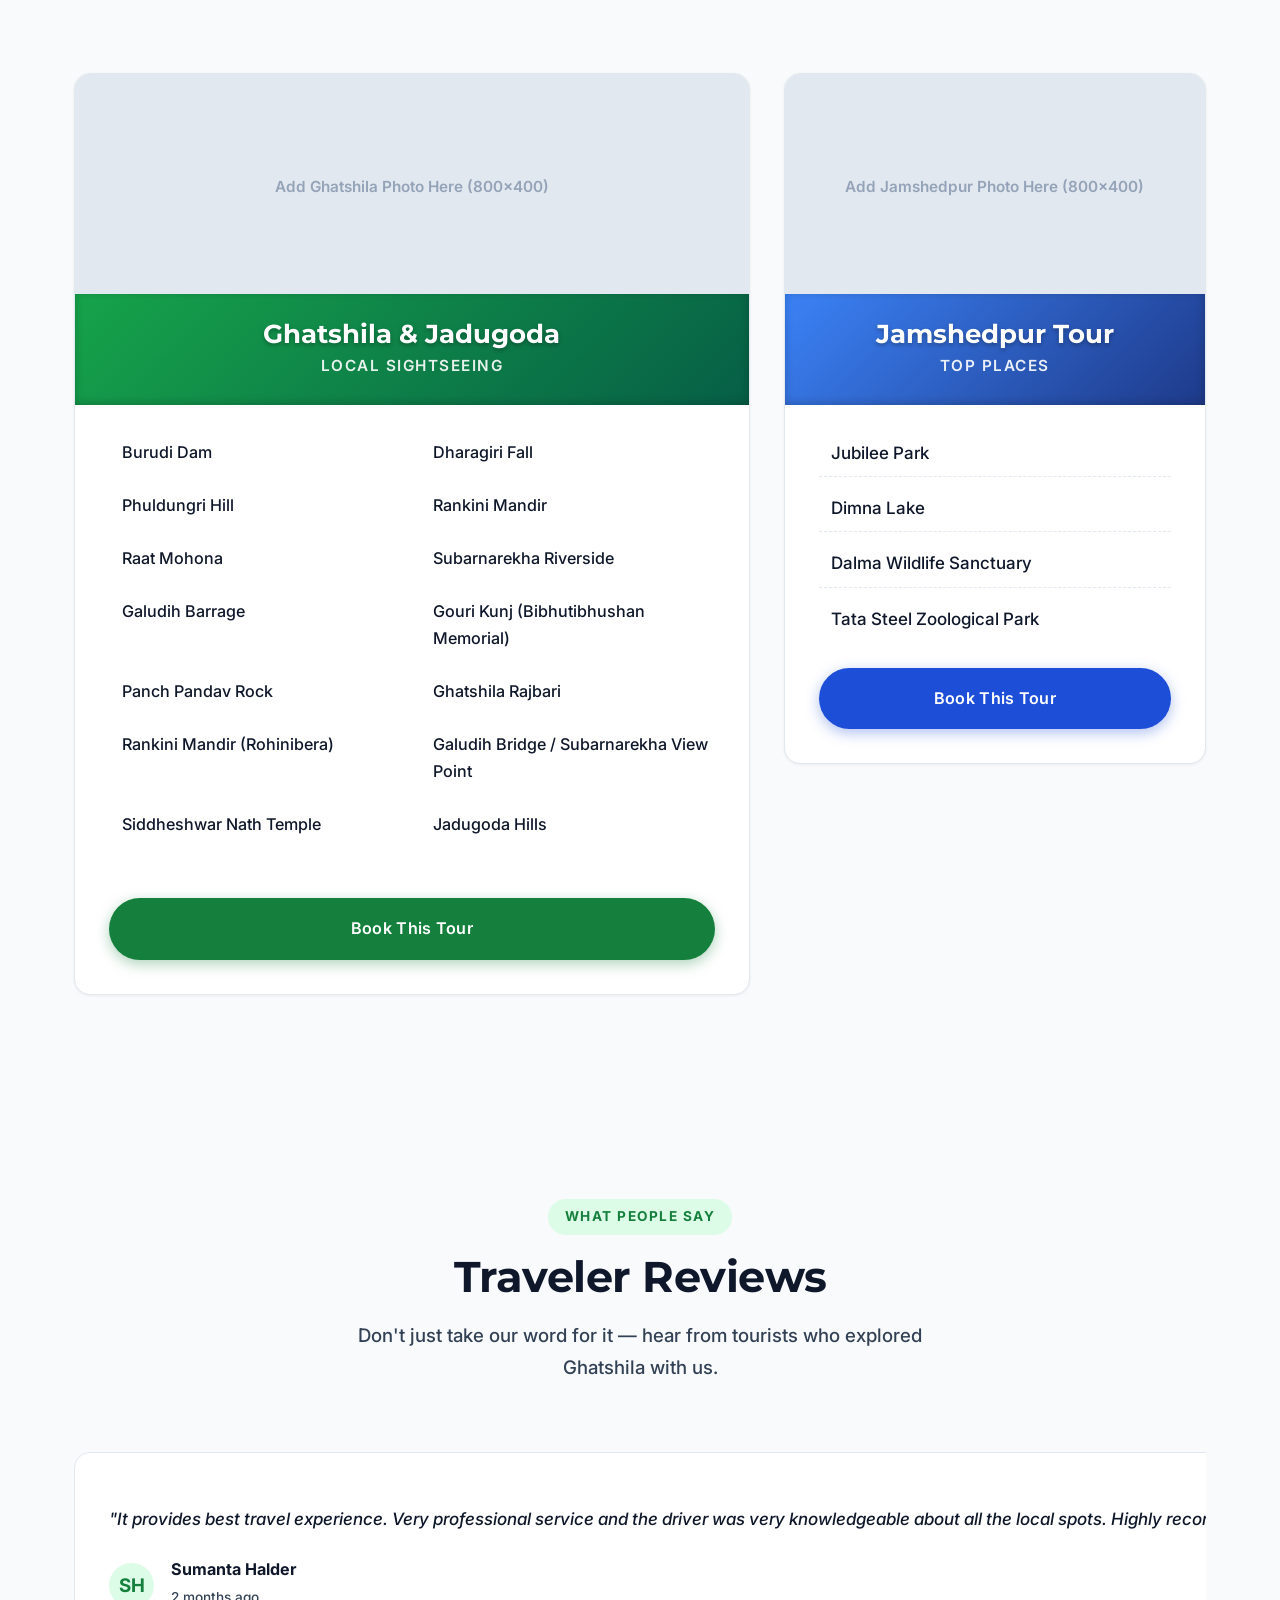
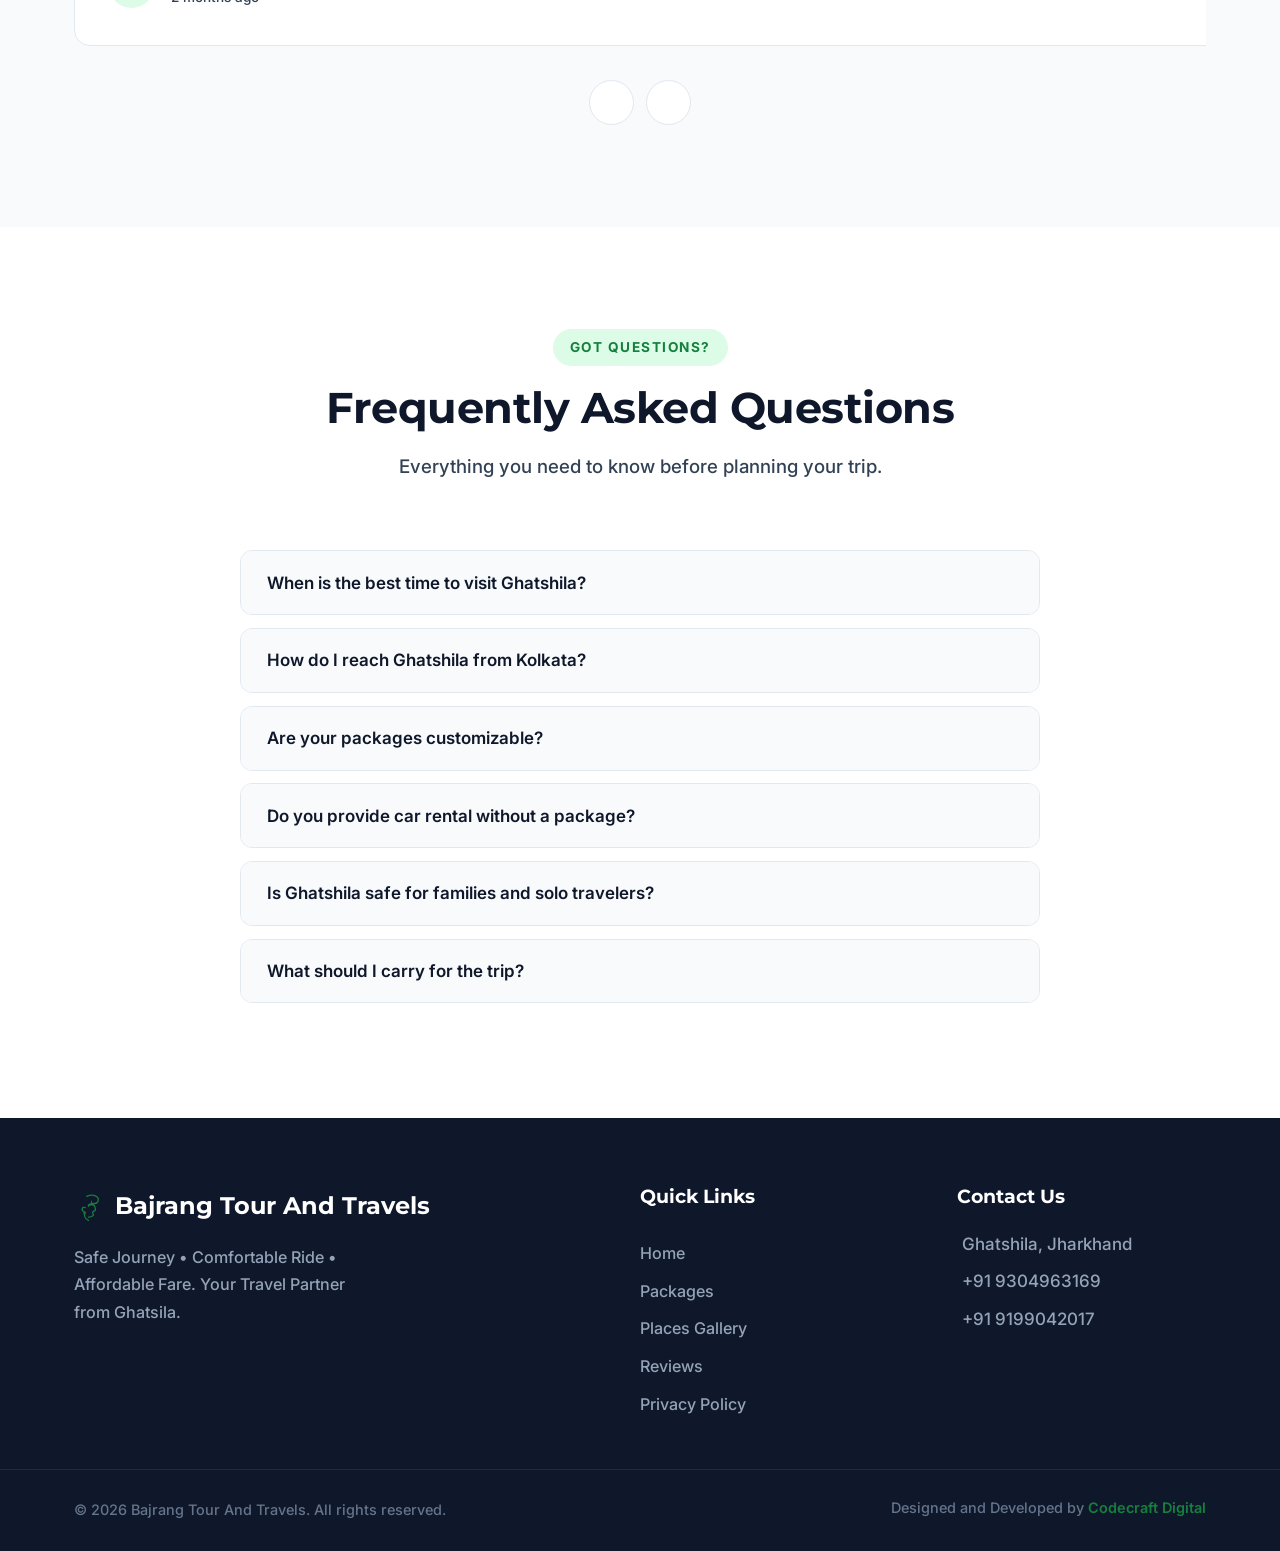
==== commit 517eb39c: "Update tour site content and styles" ====
--- a/index.html
+++ b/index.html
@@ -9,7 +9,7 @@
     <!-- Google Fonts -->
     <link rel="preconnect" href="https://fonts.googleapis.com">
     <link rel="preconnect" href="https://fonts.gstatic.com" crossorigin>
-    <link href="https://fonts.googleapis.com/css2?family=Montserrat:wght@500;600;700;800&family=Inter:wght@400;500;600&display=swap" rel="stylesheet">
+    <link href="https://fonts.googleapis.com/css2?family=Montserrat:wght@500;600;700;800&family=Inter:wght@400;500;600&family=Playfair+Display:ital,wght@0,600;0,700;1,600&display=swap" rel="stylesheet">
     
     <!-- Phosphor Icons -->
     <script src="https://unpkg.com/@phosphor-icons/web"></script>
@@ -71,6 +71,9 @@
                 <a href="places.html">Places Gallery</a>
                 <a href="#reviews">Reviews</a>
                 <a href="#" class="btn btn-primary wa-book-btn">Book Now</a>
+                <button id="theme-toggle" class="btn btn-glass" style="padding: 0.5rem 0.75rem; border-radius: 50%; display: flex; align-items: center; justify-content: center; border: 1px solid rgba(255,255,255,0.3);" title="Toggle Dark Mode">
+                    <i class="ph ph-moon" id="theme-icon" style="font-size: 1.2rem;"></i>
+                </button>
             </nav>
             <button class="mobile-menu-btn" id="mobileMenuBtn" aria-label="Toggle Menu">
                 <i class="ph ph-list"></i>
@@ -85,6 +88,10 @@
             <a href="#reviews">Reviews</a>
             <a href="#faqs">FAQs</a>
             <a href="#" class="wa-book-btn">Book Now</a>
+            <a href="#" id="mobile-theme-toggle" style="display:flex; justify-content:space-between; align-items:center;">
+                <span id="mobile-theme-text">Dark Mode</span>
+                <i class="ph ph-moon" id="mobile-theme-icon" style="font-size: 1.2rem;"></i>
+            </a>
         </div>
     </header>
 
@@ -239,7 +246,6 @@
             </div>
         </div>
     </section>
-
 
     <!-- Footer -->
     <footer class="footer">
@@ -270,15 +276,19 @@
                 <h4>Quick Links</h4>
                 <a href="#home">Home</a>
                 <a href="#packages">Packages</a>
-                <a href="#places">Places</a>
+                <a href="places.html">Places Gallery</a>
                 <a href="#reviews">Reviews</a>
-                <a href="#faqs">FAQs</a>
-            </div>
-            <div class="footer-links">
-                <h4>Legal</h4>
                 <a href="#">Privacy Policy</a>
-                <a href="#">Terms of Service</a>
-            <a href="#">Cancellation Policy</a>
+            </div>
+            <div class="footer-contact">
+                <h4>Contact Us</h4>
+                <p style="color: #94a3b8; margin-bottom: 0.5rem;"><i class="ph-fill ph-map-pin" style="margin-right: 0.3rem;"></i> Ghatshila, Jharkhand</p>
+                <p style="color: #94a3b8; margin-bottom: 0.5rem;"><i class="ph-fill ph-phone" style="margin-right: 0.3rem;"></i> +91 9304963169</p>
+                <p style="color: #94a3b8; margin-bottom: 0.5rem;"><i class="ph-fill ph-phone" style="margin-right: 0.3rem;"></i> +91 9199042017</p>
+                <div class="brand-socials" style="display: flex; gap: 1rem; margin-top: 1rem;">
+                    <a href="mailto:contact@bajrangtourandtravels.in" aria-label="Email" style="color: #94a3b8; font-size: 1.5rem; transition: 0.3s;" onmouseover="this.style.color='var(--primary)'" onmouseout="this.style.color='#94a3b8'"><i class="ph-fill ph-envelope-simple"></i></a>
+                    <a href="https://instagram.com/" target="_blank" aria-label="Instagram" style="color: #94a3b8; font-size: 1.5rem; transition: 0.3s;" onmouseover="this.style.color='var(--primary)'" onmouseout="this.style.color='#94a3b8'"><i class="ph-fill ph-instagram-logo"></i></a>
+                </div>
             </div>
         </div>
         <div class="footer-bottom">
--- a/style.css
+++ b/style.css
@@ -27,6 +27,58 @@
     --shadow-md: 0 4px 16px rgba(0,0,0,0.08);
     --shadow-lg: 0 20px 40px rgba(0,0,0,0.1);
     --radius: 16px;
+    --nav-scrolled-bg: rgba(255, 255, 255, 0.97);
+    --surface: #ffffff;
+}
+
+/* ── Dark Mode Tokens ── */
+.dark-mode {
+    --bg-light: transparent;
+    --bg-warm: rgba(24, 24, 24, 0.4);
+    --text-main: #f8fafc;
+    --text-muted: #a3a3a3;
+    --white: #ffffff;
+    --surface: rgba(30, 30, 30, 0.4);
+    --border: rgba(255,255,255,0.05);
+    --secondary: #e2e8f0;
+    --primary-light: rgba(21, 128, 61, 0.25);
+    --shadow-sm: 0 1px 3px rgba(0,0,0,0.5);
+    --shadow-md: 0 4px 16px rgba(0,0,0,0.6);
+    --shadow-lg: 0 20px 40px rgba(0,0,0,0.8);
+    --nav-scrolled-bg: rgba(18, 18, 18, 0.97);
+}
+
+.dark-mode .btn-secondary:hover { background: #333333; color: #ffffff; }
+.dark-mode .btn-light { background: #2a2a2a; color: #f8fafc; border-color: #444444; }
+.dark-mode .btn-light:hover { background: #3a3a3a; }
+.dark-mode .btn-dark { background: #111111; box-shadow: 0 4px 14px rgba(0,0,0,0.5); }
+.dark-mode .btn-dark:hover { background: #222222; box-shadow: 0 8px 25px rgba(0,0,0,0.7); }
+.dark-mode .place-list-image-placeholder { background: #222222; color: #888888; }
+.dark-mode .place-list-image-placeholder i { color: #666666; }
+
+/* Dark Mode Glow Effects */
+body.dark-mode {
+    background-color: #121212;
+    background-image: 
+        radial-gradient(circle at 0% 0%, rgba(21,128,61,0.2) 0%, transparent 40%),
+        radial-gradient(circle at 100% 100%, rgba(30,58,138,0.2) 0%, transparent 40%),
+        url('assests/topography.jpg');
+    background-size: auto, auto, 400px;
+    background-attachment: fixed;
+    background-blend-mode: screen, screen, normal;
+}
+
+.dark-mode .service-card {
+    border: 1px solid rgba(21, 128, 61, 0.4);
+    box-shadow: 0 0 12px rgba(21, 128, 61, 0.15), inset 0 0 10px rgba(21, 128, 61, 0.05);
+}
+.dark-mode .service-card:hover {
+    border: 1px solid rgba(21, 128, 61, 0.9);
+    box-shadow: 0 0 25px rgba(21, 128, 61, 0.4), inset 0 0 15px rgba(21, 128, 61, 0.15);
+    transform: translateY(-5px) scale(1.02);
+}
+.dark-mode .service-card:hover .service-icon {
+    box-shadow: 0 0 20px rgba(21, 128, 61, 0.9);
 }
 
 /* ── Reset ── */
@@ -73,7 +125,7 @@
     box-shadow: 0 4px 14px rgba(21,128,61,0.35);
 }
 .btn-primary:hover { background: var(--primary-dark); transform: translateY(-3px); box-shadow: 0 8px 25px rgba(21,128,61,0.4); }
-.btn-secondary { background: var(--white); color: var(--secondary); border: 1px solid var(--border); }
+.btn-secondary { background: var(--surface); color: var(--secondary); border: 1px solid var(--border); }
 .btn-secondary:hover { background: #f1f5f9; transform: translateY(-3px); }
 .btn-light { background: #e2e8f0; color: #334155; font-weight: 600; border: 1px solid transparent; }
 .btn-light:hover { background: #cbd5e1; transform: translateY(-3px); }
@@ -114,7 +166,7 @@
     background: transparent; padding: 1.25rem 0; transition: var(--transition);
 }
 .navbar.scrolled {
-    background: rgba(255,255,255,0.97); backdrop-filter: blur(12px);
+    background: var(--nav-scrolled-bg); backdrop-filter: blur(12px);
     padding: 0.75rem 0; box-shadow: 0 1px 20px rgba(0,0,0,0.06);
 }
 .nav-container { display: flex; justify-content: space-between; align-items: center; }
@@ -127,10 +179,12 @@
 .nav-links a:not(.btn):hover { color: var(--primary); }
 .navbar.scrolled .nav-links a { color: var(--text-main); }
 .navbar.scrolled .nav-links a.btn { color: var(--white); }
+.navbar.scrolled #theme-toggle { background: var(--bg-light); color: var(--secondary); border-color: var(--border); }
+.navbar.scrolled #theme-toggle:hover { background: var(--border); }
 .mobile-menu-btn { display: none; background: none; border: none; font-size: 1.5rem; color: var(--white); cursor: pointer; }
 .navbar.scrolled .mobile-menu-btn { color: var(--secondary); }
 .mobile-nav {
-    display: none; flex-direction: column; background: var(--white);
+    display: none; flex-direction: column; background: var(--surface);
     position: absolute; top: 100%; left: 0; width: 100%;
     padding: 1rem 2rem; box-shadow: var(--shadow-lg);
 }
@@ -166,8 +220,10 @@
 }
 .badge i { color: var(--accent); }
 .hero h1 {
-    font-size: 4.5rem; color: var(--white); margin-bottom: 1rem;
-    letter-spacing: -1px;
+    font-family: 'Playfair Display', serif;
+    font-size: 5rem; color: var(--white); margin-bottom: 1rem;
+    letter-spacing: -0.5px; line-height: 1.1; font-weight: 700;
+    text-shadow: 2px 4px 15px rgba(0,0,0,0.6);
     transition: opacity 0.6s ease, transform 0.6s ease;
 }
 .hero p {
@@ -187,7 +243,7 @@
     background: rgba(255,255,255,0.35); border: none; cursor: pointer;
     transition: var(--transition);
 }
-.hero-dot.active { background: var(--white); width: 28px; border-radius: 10px; }
+.hero-dot.active { background: var(--surface); width: 28px; border-radius: 10px; }
 
 /* Pagination Dots for scroll containers */
 .scroll-dots {
@@ -217,7 +273,7 @@
 
 /* ── Stats ── */
 .stats-section {
-    background: var(--white); padding: 3.5rem 0;
+    background: var(--surface); padding: 3.5rem 0;
     margin-top: -3rem; position: relative; z-index: 10;
     border-radius: 24px 24px 0 0; box-shadow: 0 -10px 40px rgba(0,0,0,0.06);
 }
@@ -243,7 +299,7 @@
 }
 .packages-grid::-webkit-scrollbar { display: none; }
 .package-card {
-    background: var(--white); border-radius: var(--radius); padding: 2.5rem 2rem;
+    background: var(--surface); border-radius: var(--radius); padding: 2.5rem 2rem;
     box-shadow: 0 4px 20px rgba(0,0,0,0.05); position: relative;
     border: 1px solid var(--border); transition: var(--transition);
     display: flex; flex-direction: column;
@@ -292,7 +348,7 @@
 .package-inclusions i { color: var(--primary); font-size: 1.2rem; flex-shrink: 0; }
 
 /* ── Services ── */
-.services { padding: 6rem 0; background: var(--white); }
+.services { padding: 6rem 0; background: var(--surface); }
 .services-grid { 
     display: flex; gap: 1rem; overflow-x: auto;
     padding-bottom: 2rem; scroll-snap-type: x mandatory;
@@ -314,7 +370,7 @@
     transform: translateY(-5px); 
     box-shadow: 0 0 15px rgba(21,128,61,0.2); 
     border-color: rgba(21,128,61,0.4); 
-    background: var(--white); 
+    background: var(--surface); 
 }
 .service-icon {
     width: 50px; height: 50px; background: var(--primary-light);
@@ -337,7 +393,7 @@
 
 .places-lists-container::-webkit-scrollbar { display: none; }
 .place-list-card {
-    background: var(--white); border-radius: var(--radius);
+    background: var(--surface); border-radius: var(--radius);
     border: 1px solid var(--border); box-shadow: var(--shadow-sm);
     overflow: hidden; flex: 0 0 350px; min-width: 350px;
     transition: var(--transition);
@@ -355,10 +411,16 @@
 .place-list-header {
     padding: 1.5rem; text-align: center; color: var(--white);
 }
-.ghatsila-card .place-list-header { background: var(--primary); }
-.jamshedpur-card .place-list-header { background: #1d4ed8; /* A nice blue for Jamshedpur */ }
-.place-list-header h3 { color: var(--white); font-size: 1.5rem; margin-bottom: 0.2rem; }
-.place-list-header p { font-size: 0.9rem; font-weight: 600; letter-spacing: 1px; text-transform: uppercase; opacity: 0.9; }
+.ghatsila-card .place-list-header { 
+    background: linear-gradient(135deg, #16a34a, #065f46); 
+    box-shadow: inset 0 -2px 10px rgba(0,0,0,0.2);
+}
+.jamshedpur-card .place-list-header { 
+    background: linear-gradient(135deg, #3b82f6, #1e3a8a); 
+    box-shadow: inset 0 -2px 10px rgba(0,0,0,0.2);
+}
+.place-list-header h3 { color: #ffffff; font-size: 1.5rem; margin-bottom: 0.2rem; text-shadow: 0 2px 4px rgba(0,0,0,0.3); }
+.place-list-header p { color: rgba(255,255,255,0.9); font-size: 0.9rem; font-weight: 600; letter-spacing: 1.5px; text-transform: uppercase; }
 .place-list { list-style: none; padding: 2rem; }
 .place-list li {
     display: flex; align-items: flex-start; gap: 0.75rem;
@@ -391,7 +453,7 @@
 .reviews-track { display: flex; gap: 1.5rem; transition: transform 0.5s ease; }
 .review-card {
     min-width: calc(33.333% - 1rem); flex-shrink: 0;
-    background: var(--white); border-radius: var(--radius);
+    background: var(--surface); border-radius: var(--radius);
     padding: 2rem; border: 1px solid var(--border);
     display: flex; flex-direction: column;
 }
@@ -409,14 +471,14 @@
 .reviews-nav { display: flex; justify-content: center; gap: 0.75rem; }
 .review-nav-btn {
     width: 45px; height: 45px; border-radius: 50%;
-    border: 1px solid var(--border); background: var(--white);
+    border: 1px solid var(--border); background: var(--surface);
     cursor: pointer; font-size: 1.25rem; color: var(--secondary);
     transition: var(--transition); display: flex; align-items: center; justify-content: center;
 }
 .review-nav-btn:hover { background: var(--primary); color: var(--white); border-color: var(--primary); }
 
 /* ── FAQs ── */
-.faqs { padding: 6rem 0; background: var(--white); }
+.faqs { padding: 6rem 0; background: var(--surface); }
 .faq-list { max-width: 800px; margin: 0 auto; }
 .faq-item { border: 1px solid var(--border); border-radius: 12px; margin-bottom: 0.75rem; overflow: hidden; transition: var(--transition); }
 .faq-item:hover { border-color: var(--primary-light); }
@@ -452,7 +514,7 @@
 .info-item a:hover { color: var(--primary); }
 .map-container { margin-top: 1.5rem; border-radius: 12px; overflow: hidden; border: 1px solid var(--border); }
 .contact-form-wrapper {
-    background: var(--white); padding: 2.5rem;
+    background: var(--surface); padding: 2.5rem;
     border-radius: var(--radius); box-shadow: var(--shadow-md);
     border: 1px solid var(--border);
 }
@@ -468,12 +530,16 @@
 }
 .form-group input:focus, .form-group textarea:focus, .form-select:focus {
     outline: none; border-color: var(--primary);
-    box-shadow: 0 0 0 3px rgba(21,128,61,0.08); background: var(--white);
+    box-shadow: 0 0 0 3px rgba(21,128,61,0.08); background: var(--surface);
 }
 .form-note { text-align: center; font-size: 0.8rem; color: var(--text-muted); margin-top: 1rem; display: flex; align-items: center; justify-content: center; gap: 0.4rem; }
 
 /* ── Footer ── */
 .footer { background: var(--secondary); color: var(--white); padding: 4rem 0 0; }
+.dark-mode .footer { background: #080808; border-top: 1px solid #1e1e1e; }
+.dark-mode .footer h4 { color: #ffffff; }
+.dark-mode .footer-brand span { color: #ffffff; }
+.dark-mode .footer-brand .brand-logo { color: var(--primary); }
 .footer-container { display: grid; grid-template-columns: 2fr 1fr 1fr; gap: 4rem; margin-bottom: 3rem; }
 .footer-brand p { margin-top: 1rem; color: #94a3b8; max-width: 300px; font-size: 0.95rem; }
 .footer h4 { font-size: 1.1rem; margin-bottom: 1.25rem; color: var(--white); }
@@ -485,6 +551,7 @@
     padding: 1.5rem 0;
     color: #64748b; font-size: 0.85rem;
 }
+.dark-mode .footer-bottom { color: #94a3b8; }
 .footer-bottom-flex {
     display: flex; justify-content: space-between; align-items: center;
     flex-wrap: wrap; gap: 1rem;
@@ -494,7 +561,7 @@
 
 /* ── WhatsApp Float ── */
 .whatsapp-float {
-    position: fixed; bottom: 28px; right: 28px;
+    position: fixed; bottom: 90px; right: 28px;
     background: #25d366; color: #FFF;
     width: 58px; height: 58px; border-radius: 50%;
     display: flex; align-items: center; justify-content: center;
@@ -507,7 +574,7 @@
 .back-to-top {
     position: fixed; bottom: 28px; left: 28px;
     width: 46px; height: 46px; border-radius: 50%;
-    background: var(--white); color: var(--secondary);
+    background: var(--surface); color: var(--secondary);
     border: 1px solid var(--border); cursor: pointer;
     font-size: 1.25rem; z-index: 100;
     display: flex; align-items: center; justify-content: center;
@@ -546,7 +613,7 @@
 }
 .modal-overlay.active { opacity: 1; visibility: visible; }
 .modal-content {
-    background: var(--white); border-radius: 20px;
+    background: var(--surface); border-radius: 20px;
     padding: 2.5rem; width: 100%; max-width: 500px;
     position: relative; box-shadow: var(--shadow-lg);
     transform: translateY(20px); transition: transform 0.3s ease;
@@ -597,7 +664,7 @@
     .form-row { grid-template-columns: 1fr; }
     .stat-card h2 { font-size: 2rem; }
     .review-card { min-width: calc(100% - 0rem); }
-    .whatsapp-float { bottom: 16px; right: 16px; width: 50px; height: 50px; font-size: 1.5rem; }
+    .whatsapp-float { bottom: 80px; right: 16px; width: 50px; height: 50px; font-size: 1.5rem; }
     .back-to-top { bottom: 16px; left: 16px; width: 40px; height: 40px; }
 }
 
